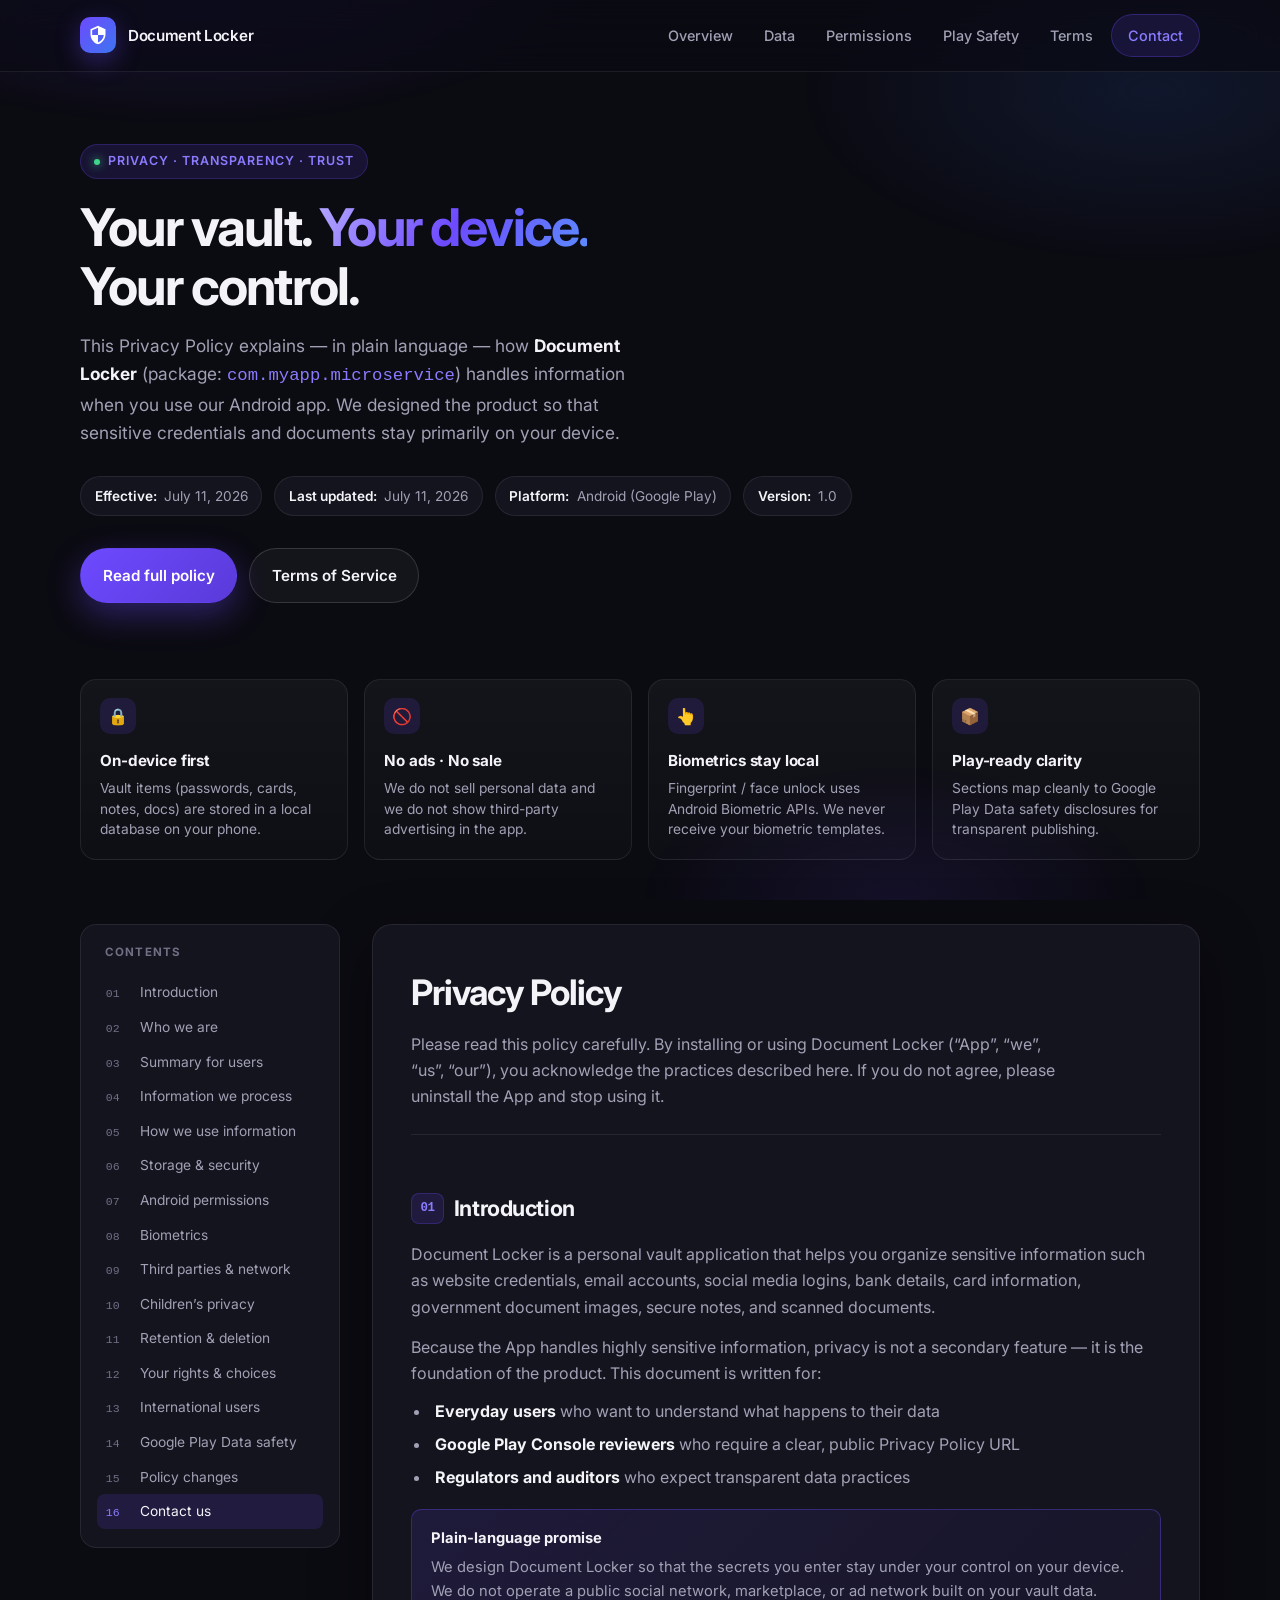
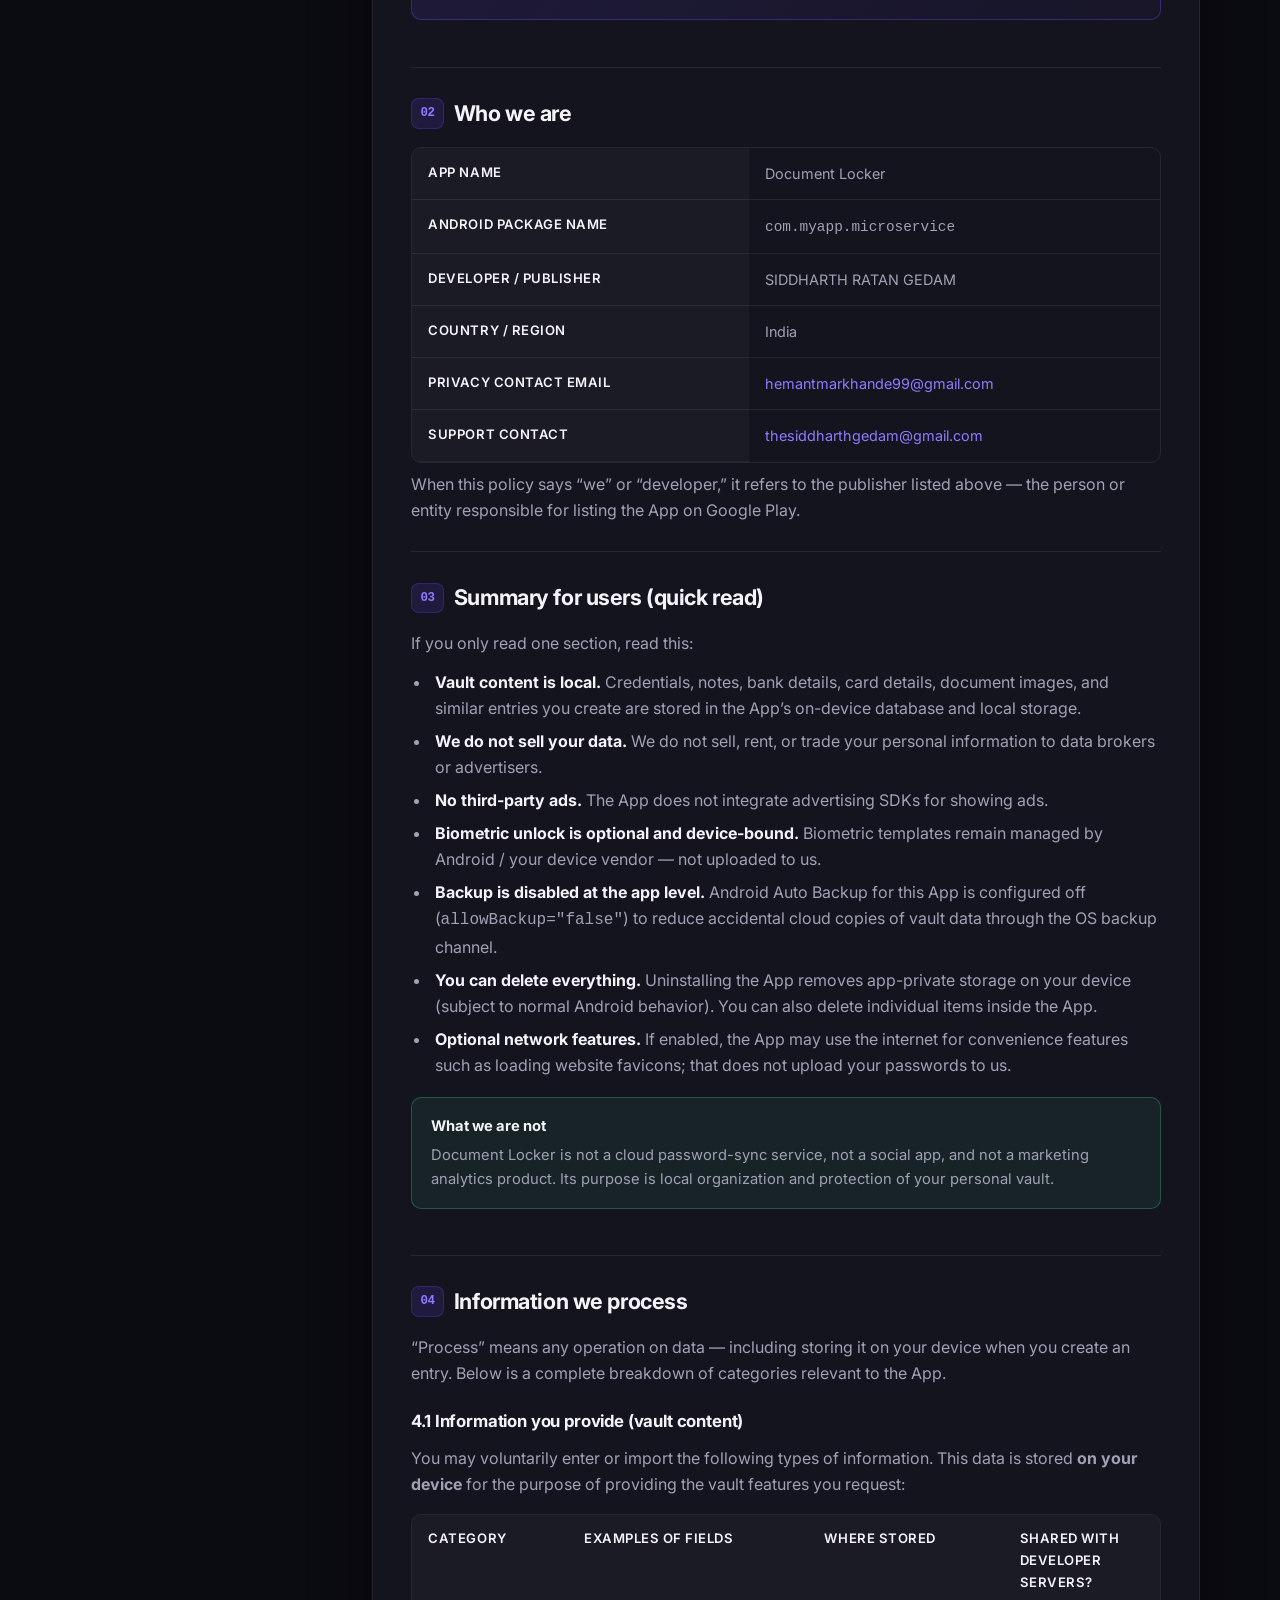
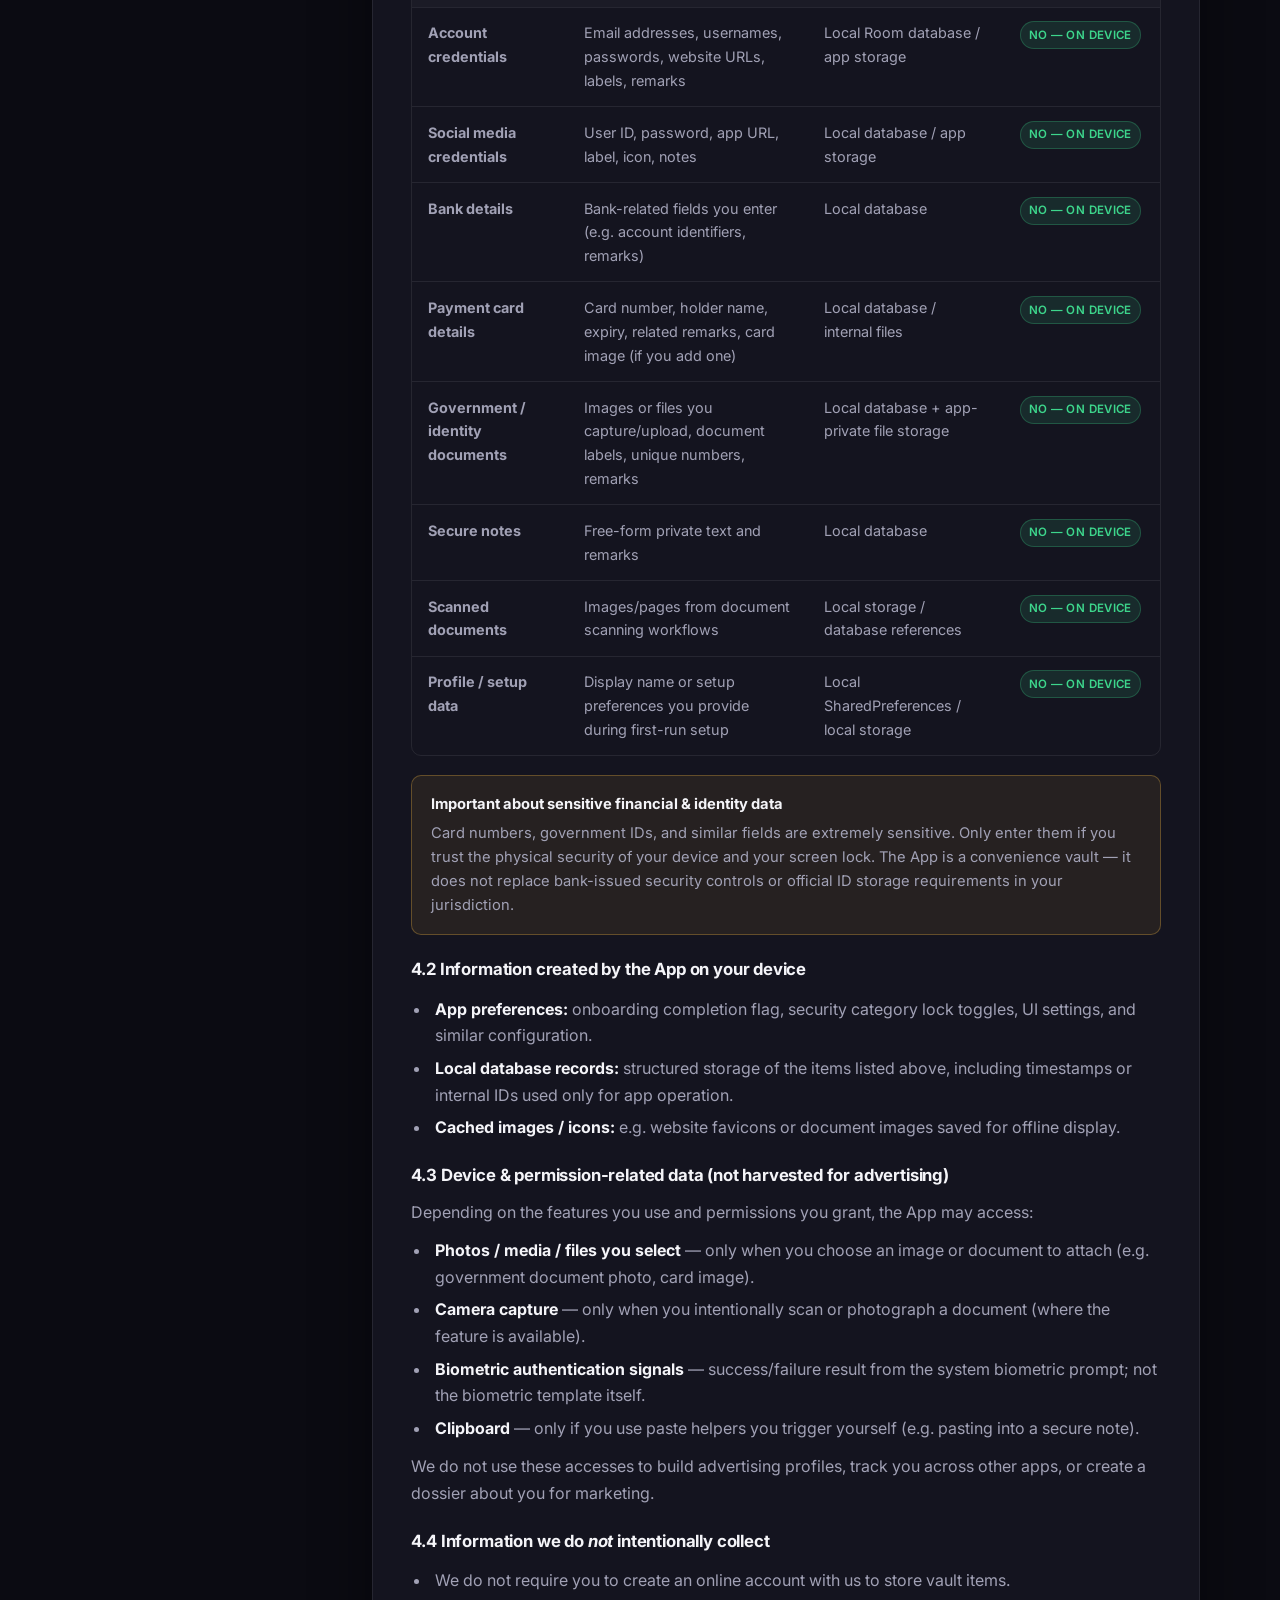
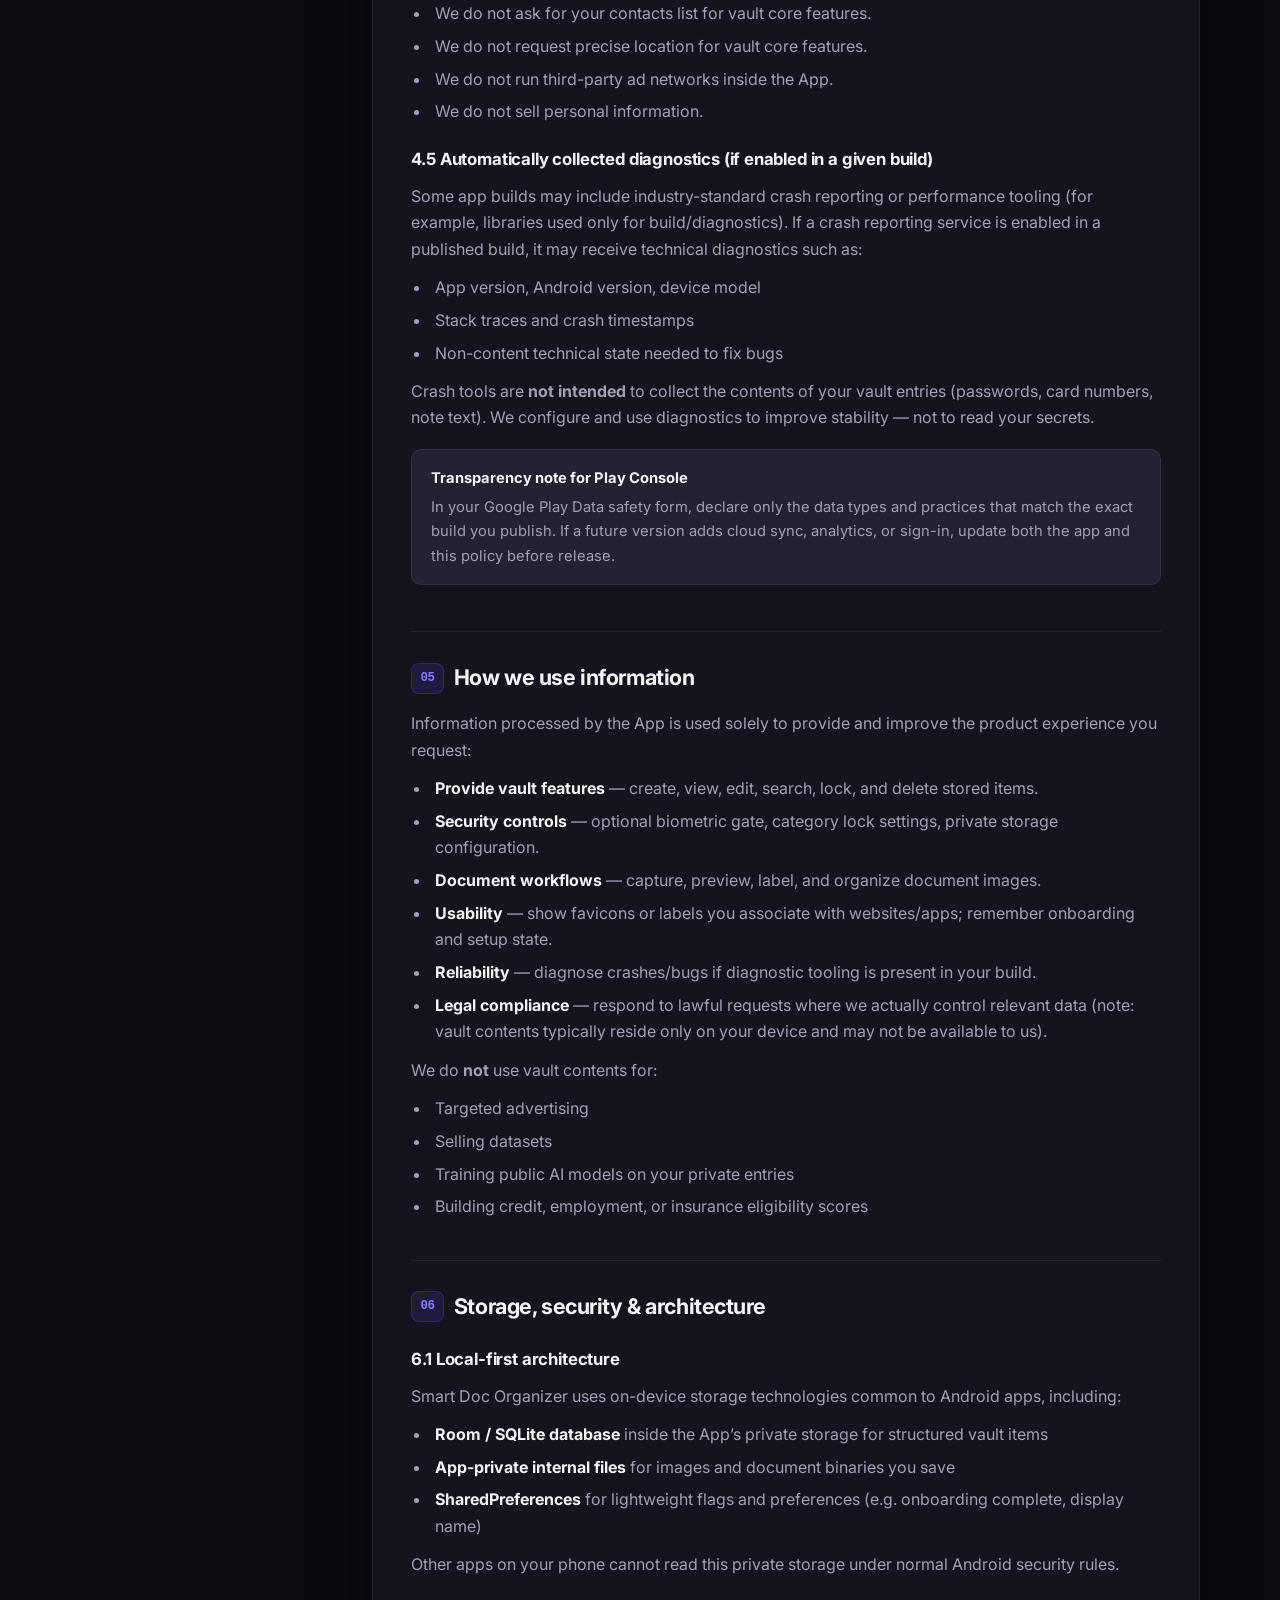
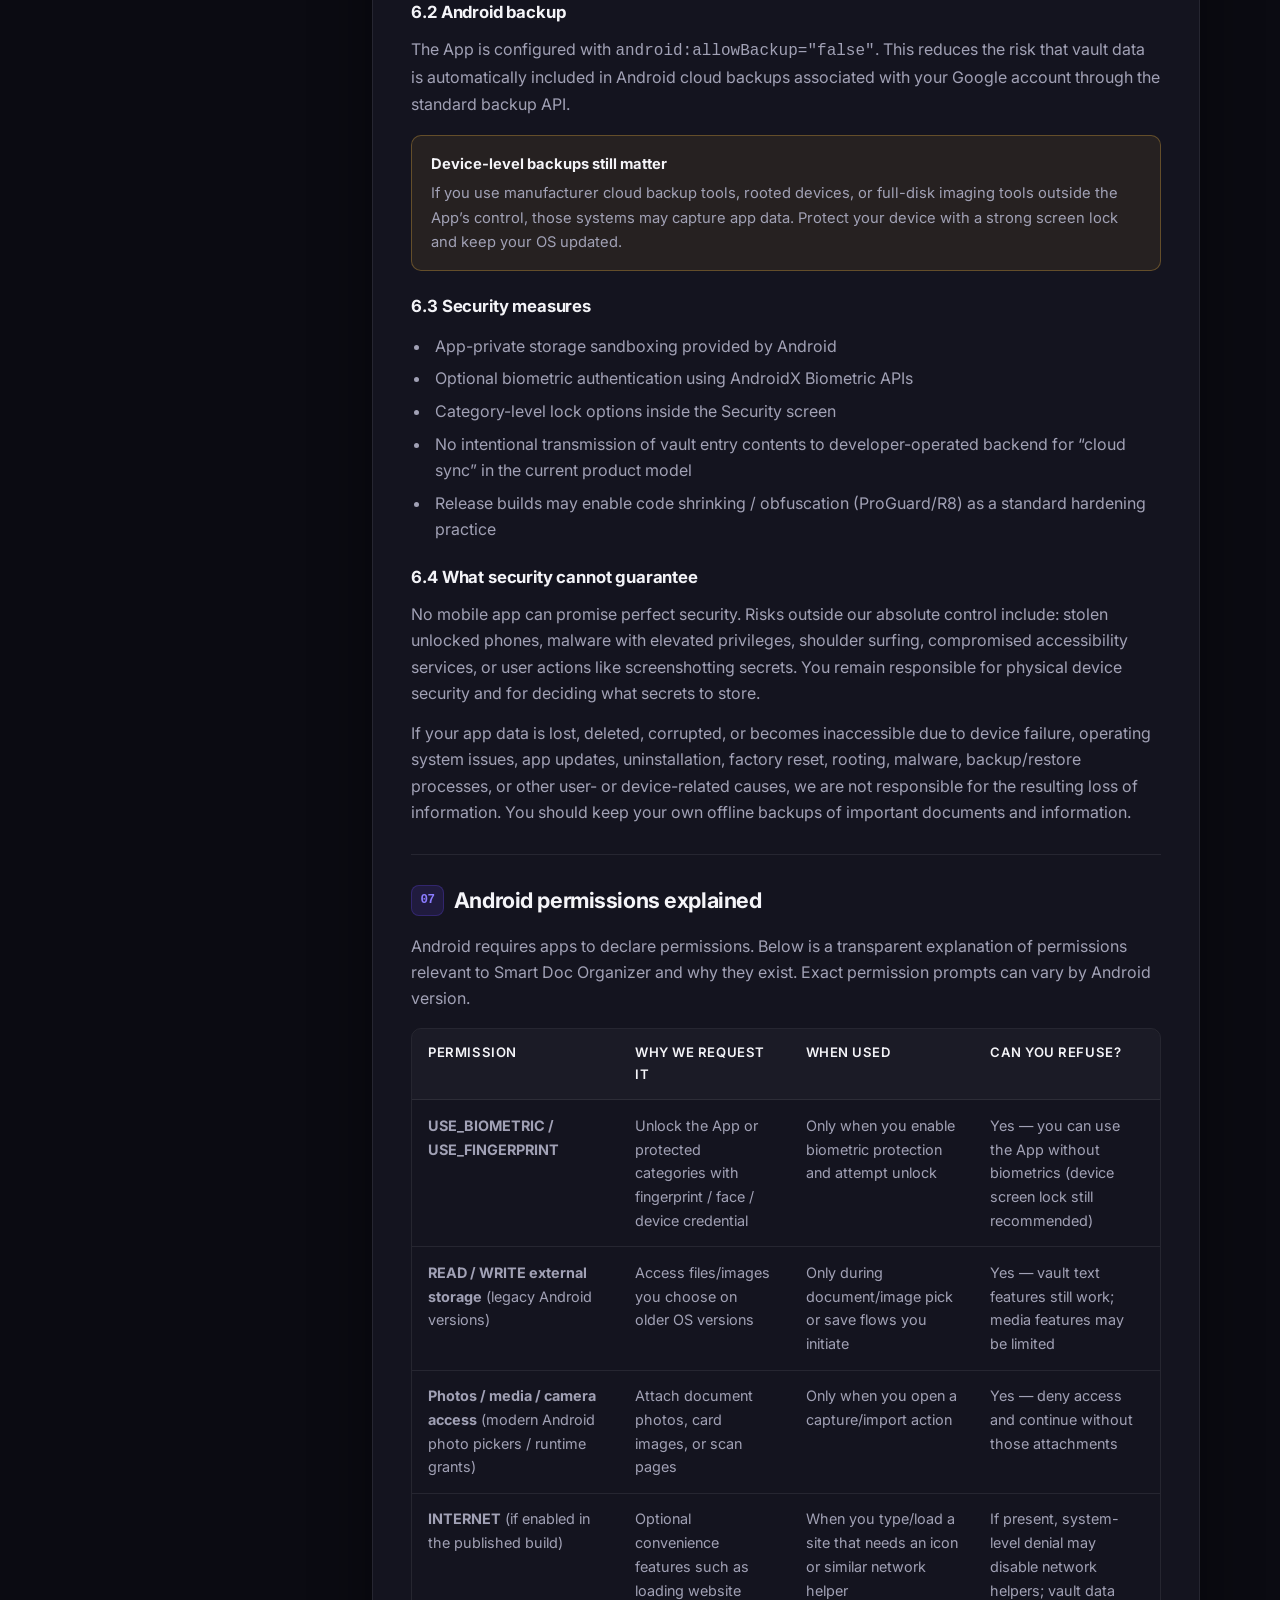
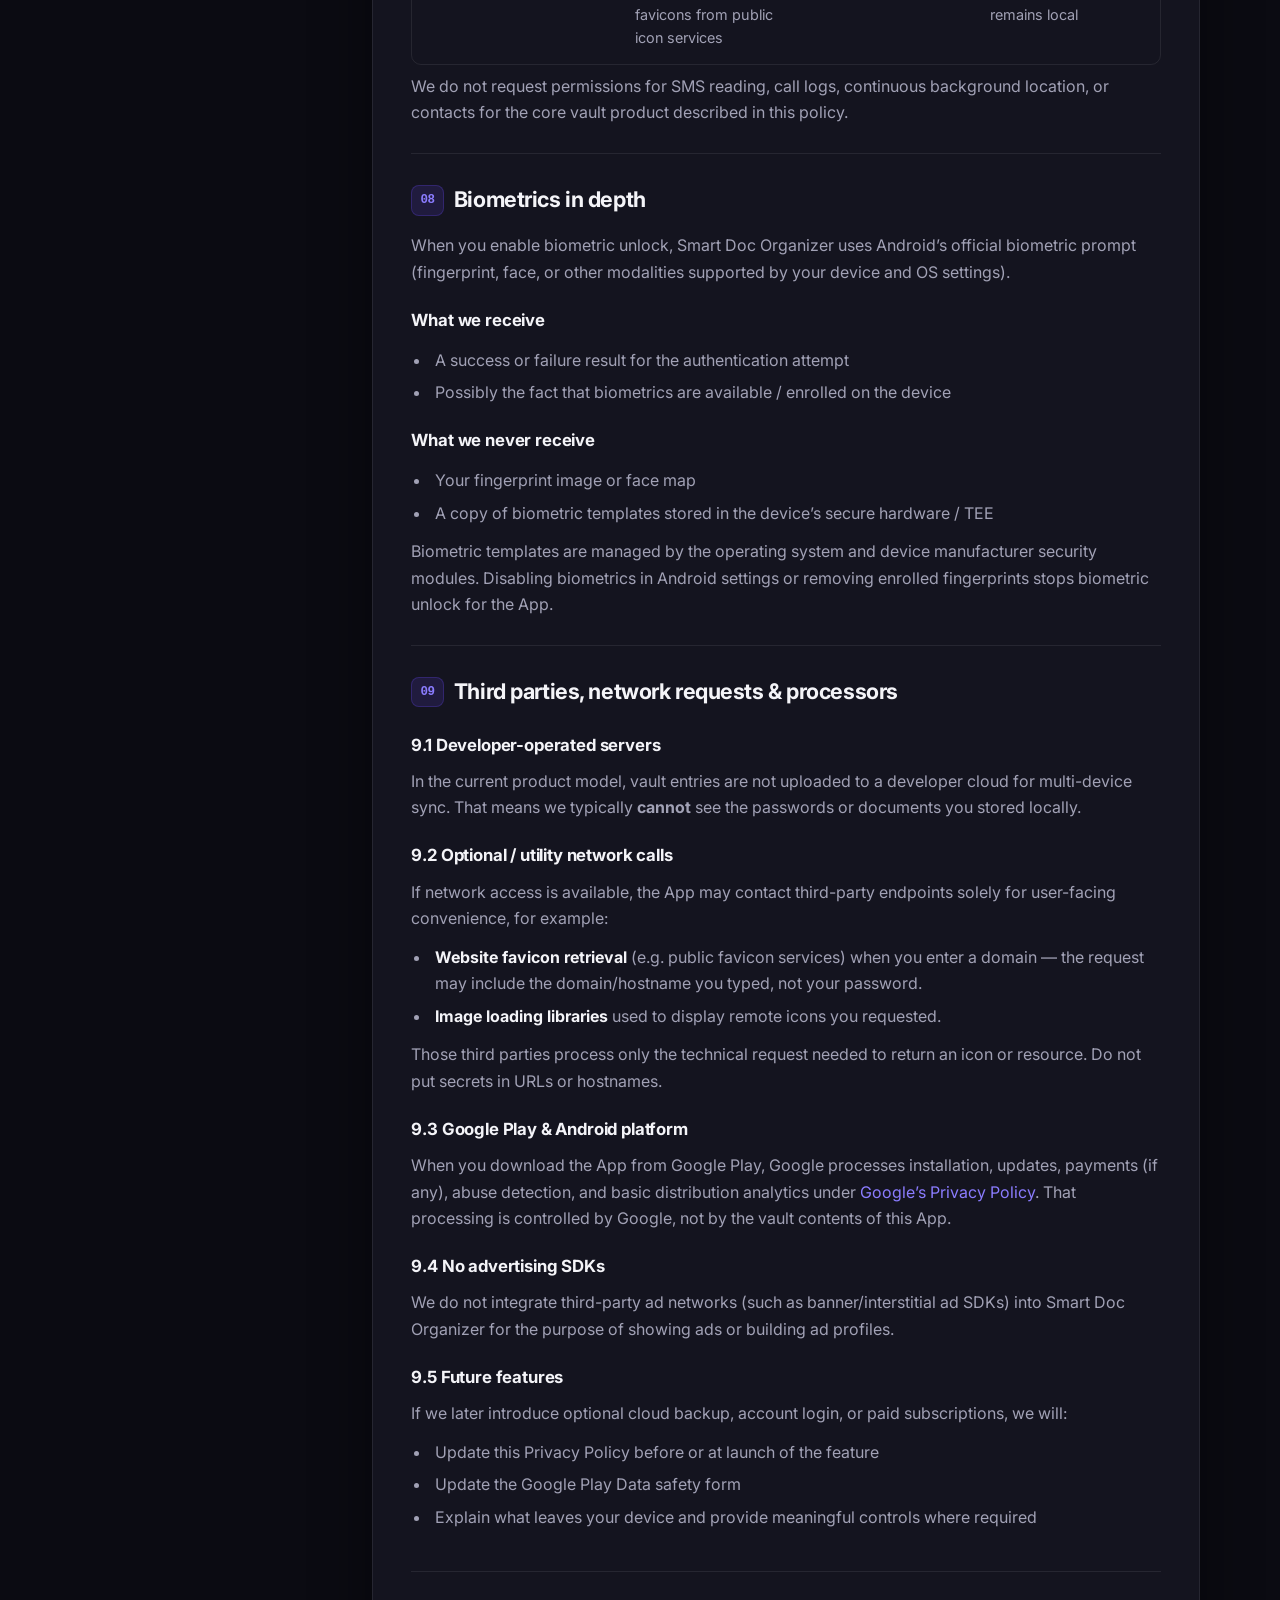
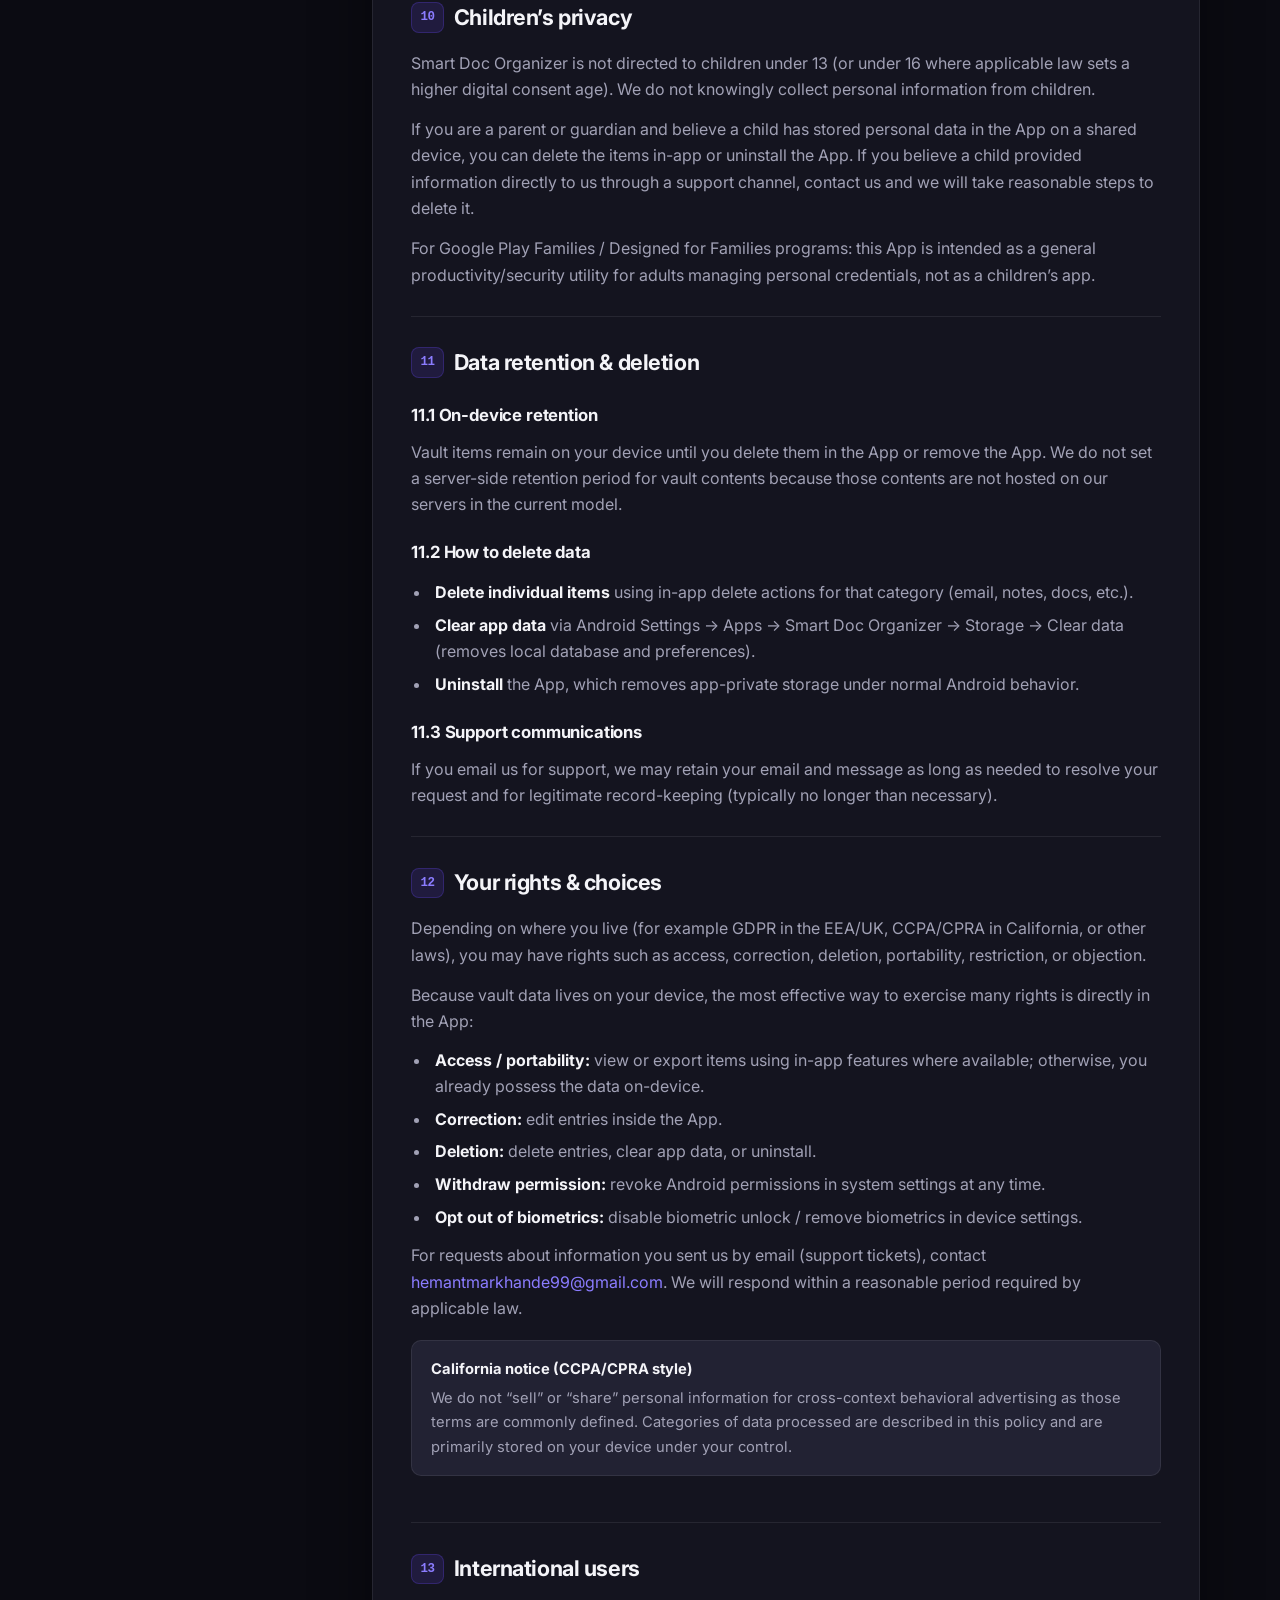
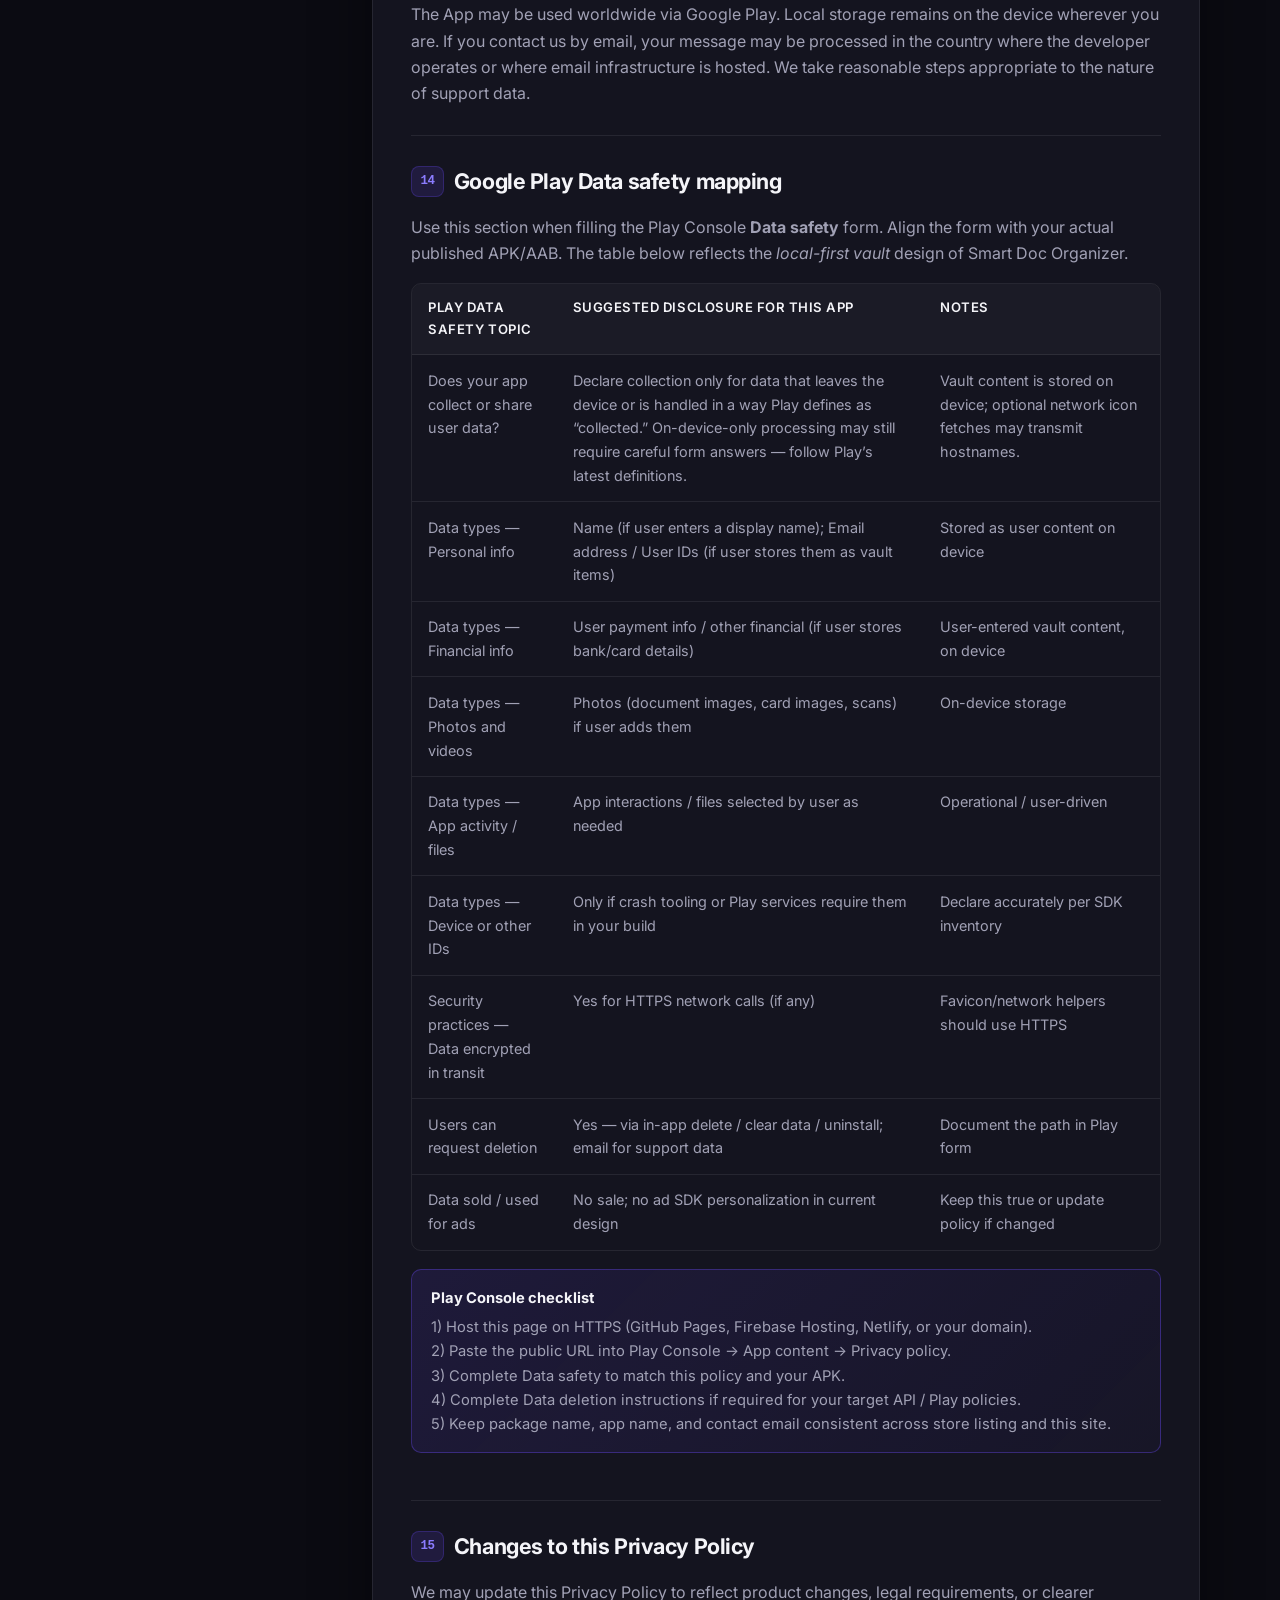
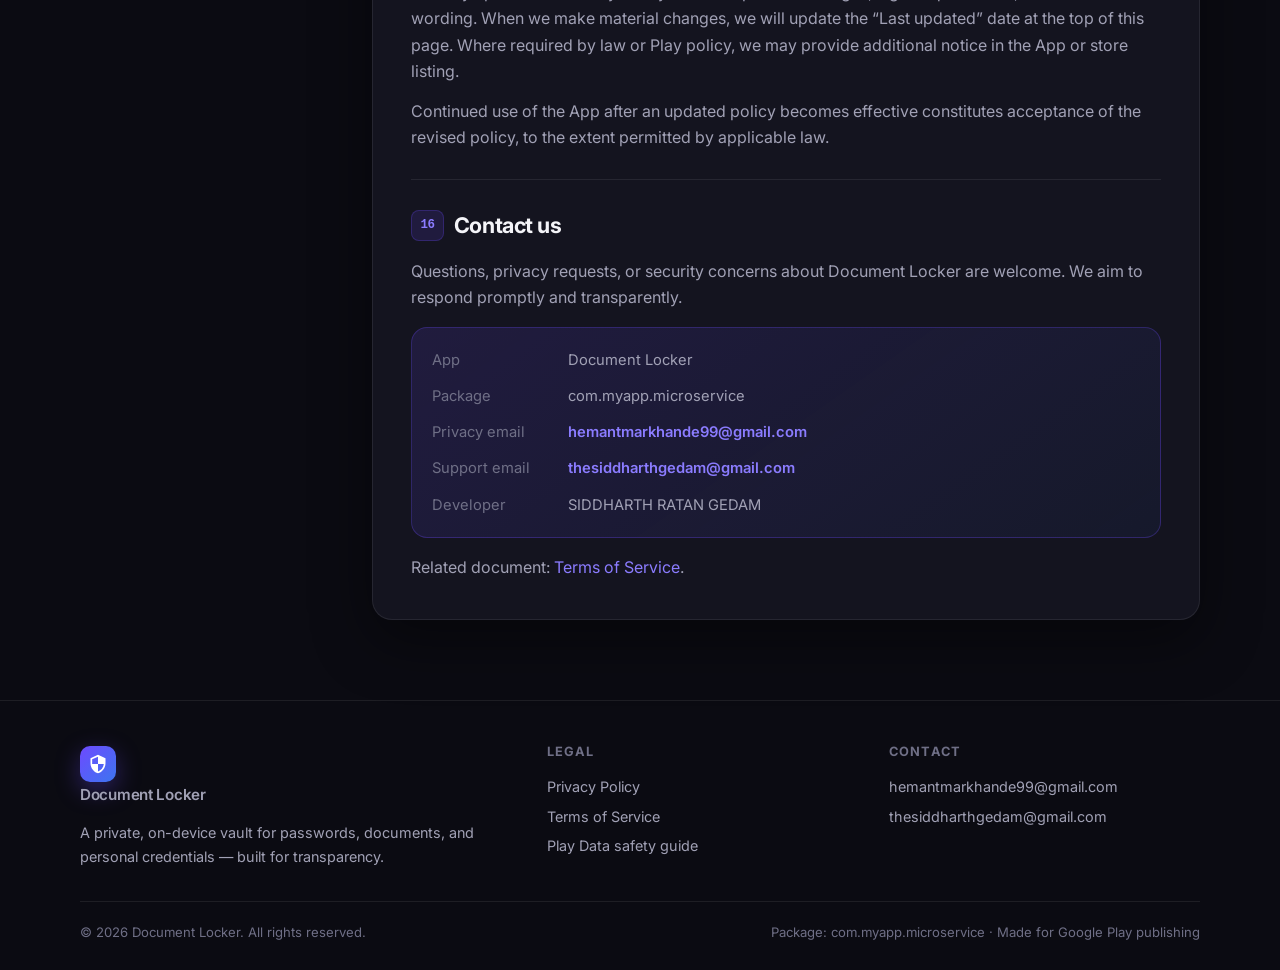
==== index.html @ dc79921d "Add files via upload" ====
<!DOCTYPE html>
<html lang="en">

<head>
  <meta charset="UTF-8" />
  <meta name="viewport" content="width=device-width, initial-scale=1.0" />
  <meta name="description"
    content="Privacy Policy for Document Locker — how we collect, store, use, and protect your data. Written for Google Play transparency." />
  <meta name="theme-color" content="#0b0b12" />
  <title>Privacy Policy — Document Locker</title>
  <link rel="preconnect" href="https://fonts.googleapis.com" />
  <link rel="preconnect" href="https://fonts.gstatic.com" crossorigin />
  <link href="https://fonts.googleapis.com/css2?family=Inter:wght@400;500;600;700&display=swap" rel="stylesheet" />
  <link rel="stylesheet" href="styles.css" />
</head>

<body>
  <!-- Navigation -->
  <header class="nav">
    <div class="nav-inner">
      <a class="brand" href="index.html" aria-label="Document Locker home">
        <span class="brand-mark" aria-hidden="true">
          <svg viewBox="0 0 24 24" xmlns="http://www.w3.org/2000/svg">
            <path
              d="M12 1L3 5v6c0 5.55 3.84 10.74 9 12 5.16-1.26 9-6.45 9-12V5l-9-4zm0 10.99h7c-.53 4.12-3.28 7.79-7 8.94V12H5V6.3l7-3.11v8.8z" />
          </svg>
        </span>
        <span class="full">Document Locker</span>
      </a>

      <button class="nav-toggle" id="navToggle" aria-label="Open menu" aria-expanded="false">☰</button>

      <ul class="nav-links" id="navLinks">
        <li><a href="#overview">Overview</a></li>
        <li><a href="#data-we-collect">Data</a></li>
        <li><a href="#permissions">Permissions</a></li>
        <li><a href="#play-data-safety">Play Safety</a></li>
        <li><a href="terms.html">Terms</a></li>
        <li><a class="nav-cta" href="#contact">Contact</a></li>
      </ul>
    </div>
  </header>

  <!-- Hero -->
  <section class="hero">
    <div class="container hero-grid">
      <div>
        <div class="eyebrow">Privacy · Transparency · Trust</div>
        <h1>Your vault. <em>Your device.</em> Your control.</h1>
        <p class="hero-lead">
          This Privacy Policy explains — in plain language — how
          <strong style="color:var(--text)">Document Locker</strong>
          (package: <code style="color:var(--accent)">com.myapp.microservice</code>)
          handles information when you use our Android app. We designed the product so that
          sensitive credentials and documents stay primarily on your device.
        </p>

        <div class="meta-row">
          <span class="meta-chip"><strong>Effective:</strong> July 11, 2026</span>
          <span class="meta-chip"><strong>Last updated:</strong> July 11, 2026</span>
          <span class="meta-chip"><strong>Platform:</strong> Android (Google Play)</span>
          <span class="meta-chip"><strong>Version:</strong> 1.0</span>
        </div>

        <div class="hero-actions">
          <a class="btn btn-primary" href="#introduction">Read full policy</a>
          <a class="btn btn-ghost" href="terms.html">Terms of Service</a>
        </div>
      </div>

      <div class="trust-grid" aria-label="Privacy highlights">
        <article class="trust-card">
          <div class="icon">🔒</div>
          <h3>On-device first</h3>
          <p>Vault items (passwords, cards, notes, docs) are stored in a local database on your phone.</p>
        </article>
        <article class="trust-card">
          <div class="icon">🚫</div>
          <h3>No ads · No sale</h3>
          <p>We do not sell personal data and we do not show third-party advertising in the app.</p>
        </article>
        <article class="trust-card">
          <div class="icon">👆</div>
          <h3>Biometrics stay local</h3>
          <p>Fingerprint / face unlock uses Android Biometric APIs. We never receive your biometric templates.</p>
        </article>
        <article class="trust-card">
          <div class="icon">📦</div>
          <h3>Play-ready clarity</h3>
          <p>Sections map cleanly to Google Play Data safety disclosures for transparent publishing.</p>
        </article>
      </div>
    </div>
  </section>

  <!-- Policy body -->
  <div class="container policy-shell">
    <aside class="toc" aria-label="Table of contents">
      <h2>Contents</h2>
      <ol id="tocList">
        <li><a href="#introduction">Introduction</a></li>
        <li><a href="#who-we-are">Who we are</a></li>
        <li><a href="#overview">Summary for users</a></li>
        <li><a href="#data-we-collect">Information we process</a></li>
        <li><a href="#how-we-use">How we use information</a></li>
        <li><a href="#storage-security">Storage &amp; security</a></li>
        <li><a href="#permissions">Android permissions</a></li>
        <li><a href="#biometrics">Biometrics</a></li>
        <li><a href="#third-parties">Third parties &amp; network</a></li>
        <li><a href="#children">Children’s privacy</a></li>
        <li><a href="#retention">Retention &amp; deletion</a></li>
        <li><a href="#your-rights">Your rights &amp; choices</a></li>
        <li><a href="#international">International users</a></li>
        <li><a href="#play-data-safety">Google Play Data safety</a></li>
        <li><a href="#changes">Policy changes</a></li>
        <li><a href="#contact">Contact us</a></li>
      </ol>
    </aside>

    <main class="content">
      <header>
        <h1>Privacy Policy</h1>
        <p>
          Please read this policy carefully. By installing or using Document Locker
          (“App”, “we”, “us”, “our”), you acknowledge the practices described here.
          If you do not agree, please uninstall the App and stop using it.
        </p>
      </header>

      <!-- 1 -->
      <section class="policy-section" id="introduction">
        <h2><span class="num">01</span> Introduction</h2>
        <p>
          Document Locker is a personal vault application that helps you organize sensitive
          information such as website credentials, email accounts, social media logins, bank
          details, card information, government document images, secure notes, and scanned documents.
        </p>
        <p>
          Because the App handles highly sensitive information, privacy is not a secondary feature —
          it is the foundation of the product. This document is written for:
        </p>
        <ul>
          <li><strong>Everyday users</strong> who want to understand what happens to their data</li>
          <li><strong>Google Play Console reviewers</strong> who require a clear, public Privacy Policy URL</li>
          <li><strong>Regulators and auditors</strong> who expect transparent data practices</li>
        </ul>
        <div class="callout important">
          <strong>Plain-language promise</strong>
          <p>
            We design Document Locker so that the secrets you enter stay under your control on your
            device. We do not operate a public social network, marketplace, or ad network built on your vault data.
          </p>
        </div>
      </section>

      <!-- 2 -->
      <section class="policy-section" id="who-we-are">
        <h2><span class="num">02</span> Who we are</h2>
        <div class="table-wrap">
          <table>
            <tbody>
              <tr>
                <th>App name</th>
                <td>Document Locker</td>
              </tr>
              <tr>
                <th>Android package name</th>
                <td><code>com.myapp.microservice</code></td>
              </tr>
              <tr>
                <th>Developer / publisher</th>
                <td>SIDDHARTH RATAN GEDAM</td>
              </tr>
              <tr>
                <th>Country / region</th>
                <td>India</td>
              </tr>
              <tr>
                <th>Privacy contact email</th>
                <td><a href="mailto:hemantmarkhande99@gmail.com">hemantmarkhande99@gmail.com</a> <!-- TODO: replace -->
                </td>
              </tr>
              <tr>
                <th>Support contact</th>
                <td><a href="mailto:thesiddharthgedam@gmail.com">thesiddharthgedam@gmail.com</a> <!-- TODO: replace -->
                </td>
              </tr>
            </tbody>
          </table>
        </div>
        <p>
          When this policy says “we” or “developer,” it refers to the publisher listed above —
          the person or entity responsible for listing the App on Google Play.
        </p>
      </section>

      <!-- 3 -->
      <section class="policy-section" id="overview">
        <h2><span class="num">03</span> Summary for users (quick read)</h2>
        <p>If you only read one section, read this:</p>
        <ul>
          <li><strong>Vault content is local.</strong> Credentials, notes, bank details, card details, document images,
            and similar entries you create are stored in the App’s on-device database and local storage.</li>
          <li><strong>We do not sell your data.</strong> We do not sell, rent, or trade your personal information to
            data brokers or advertisers.</li>
          <li><strong>No third-party ads.</strong> The App does not integrate advertising SDKs for showing ads.</li>
          <li><strong>Biometric unlock is optional and device-bound.</strong> Biometric templates remain managed by
            Android / your device vendor — not uploaded to us.</li>
          <li><strong>Backup is disabled at the app level.</strong> Android Auto Backup for this App is configured off
            (<code>allowBackup="false"</code>) to reduce accidental cloud copies of vault data through the OS backup
            channel.</li>
          <li><strong>You can delete everything.</strong> Uninstalling the App removes app-private storage on your
            device (subject to normal Android behavior). You can also delete individual items inside the App.</li>
          <li><strong>Optional network features.</strong> If enabled, the App may use the internet for convenience
            features such as loading website favicons; that does not upload your passwords to us.</li>
        </ul>
        <div class="callout success">
          <strong>What we are not</strong>
          <p>
            Document Locker is not a cloud password-sync service, not a social app, and not a
            marketing analytics product. Its purpose is local organization and protection of your personal vault.
          </p>
        </div>
      </section>

      <!-- 4 -->
      <section class="policy-section" id="data-we-collect">
        <h2><span class="num">04</span> Information we process</h2>
        <p>
          “Process” means any operation on data — including storing it on your device when you
          create an entry. Below is a complete breakdown of categories relevant to the App.
        </p>

        <h3>4.1 Information you provide (vault content)</h3>
        <p>
          You may voluntarily enter or import the following types of information. This data is
          stored <strong>on your device</strong> for the purpose of providing the vault features you request:
        </p>
        <div class="table-wrap">
          <table>
            <thead>
              <tr>
                <th>Category</th>
                <th>Examples of fields</th>
                <th>Where stored</th>
                <th>Shared with developer servers?</th>
              </tr>
            </thead>
            <tbody>
              <tr>
                <td><strong>Account credentials</strong></td>
                <td>Email addresses, usernames, passwords, website URLs, labels, remarks</td>
                <td>Local Room database / app storage</td>
                <td><span class="badge local">No — on device</span></td>
              </tr>
              <tr>
                <td><strong>Social media credentials</strong></td>
                <td>User ID, password, app URL, label, icon, notes</td>
                <td>Local database / app storage</td>
                <td><span class="badge local">No — on device</span></td>
              </tr>
              <tr>
                <td><strong>Bank details</strong></td>
                <td>Bank-related fields you enter (e.g. account identifiers, remarks)</td>
                <td>Local database</td>
                <td><span class="badge local">No — on device</span></td>
              </tr>
              <tr>
                <td><strong>Payment card details</strong></td>
                <td>Card number, holder name, expiry, related remarks, card image (if you add one)</td>
                <td>Local database / internal files</td>
                <td><span class="badge local">No — on device</span></td>
              </tr>
              <tr>
                <td><strong>Government / identity documents</strong></td>
                <td>Images or files you capture/upload, document labels, unique numbers, remarks</td>
                <td>Local database + app-private file storage</td>
                <td><span class="badge local">No — on device</span></td>
              </tr>
              <tr>
                <td><strong>Secure notes</strong></td>
                <td>Free-form private text and remarks</td>
                <td>Local database</td>
                <td><span class="badge local">No — on device</span></td>
              </tr>
              <tr>
                <td><strong>Scanned documents</strong></td>
                <td>Images/pages from document scanning workflows</td>
                <td>Local storage / database references</td>
                <td><span class="badge local">No — on device</span></td>
              </tr>
              <tr>
                <td><strong>Profile / setup data</strong></td>
                <td>Display name or setup preferences you provide during first-run setup</td>
                <td>Local SharedPreferences / local storage</td>
                <td><span class="badge local">No — on device</span></td>
              </tr>
            </tbody>
          </table>
        </div>
        <div class="callout warning">
          <strong>Important about sensitive financial &amp; identity data</strong>
          <p>
            Card numbers, government IDs, and similar fields are extremely sensitive. Only enter them if you
            trust the physical security of your device and your screen lock. The App is a convenience vault —
            it does not replace bank-issued security controls or official ID storage requirements in your jurisdiction.
          </p>
        </div>

        <h3>4.2 Information created by the App on your device</h3>
        <ul>
          <li><strong>App preferences:</strong> onboarding completion flag, security category lock toggles, UI settings,
            and similar configuration.</li>
          <li><strong>Local database records:</strong> structured storage of the items listed above, including
            timestamps or internal IDs used only for app operation.</li>
          <li><strong>Cached images / icons:</strong> e.g. website favicons or document images saved for offline
            display.</li>
        </ul>

        <h3>4.3 Device &amp; permission-related data (not harvested for advertising)</h3>
        <p>
          Depending on the features you use and permissions you grant, the App may access:
        </p>
        <ul>
          <li><strong>Photos / media / files you select</strong> — only when you choose an image or document to attach
            (e.g. government document photo, card image).</li>
          <li><strong>Camera capture</strong> — only when you intentionally scan or photograph a document (where the
            feature is available).</li>
          <li><strong>Biometric authentication signals</strong> — success/failure result from the system biometric
            prompt; not the biometric template itself.</li>
          <li><strong>Clipboard</strong> — only if you use paste helpers you trigger yourself (e.g. pasting into a
            secure note).</li>
        </ul>
        <p>
          We do not use these accesses to build advertising profiles, track you across other apps,
          or create a dossier about you for marketing.
        </p>

        <h3>4.4 Information we do <em>not</em> intentionally collect</h3>
        <ul>
          <li>We do not require you to create an online account with us to store vault items.</li>
          <li>We do not ask for your contacts list for vault core features.</li>
          <li>We do not request precise location for vault core features.</li>
          <li>We do not run third-party ad networks inside the App.</li>
          <li>We do not sell personal information.</li>
        </ul>

        <h3>4.5 Automatically collected diagnostics (if enabled in a given build)</h3>
        <p>
          Some app builds may include industry-standard crash reporting or performance tooling
          (for example, libraries used only for build/diagnostics). If a crash reporting service
          is enabled in a published build, it may receive technical diagnostics such as:
        </p>
        <ul>
          <li>App version, Android version, device model</li>
          <li>Stack traces and crash timestamps</li>
          <li>Non-content technical state needed to fix bugs</li>
        </ul>
        <p>
          Crash tools are <strong>not intended</strong> to collect the contents of your vault entries
          (passwords, card numbers, note text). We configure and use diagnostics to improve stability —
          not to read your secrets.
        </p>
        <div class="callout">
          <strong>Transparency note for Play Console</strong>
          <p>
            In your Google Play Data safety form, declare only the data types and practices that match
            the exact build you publish. If a future version adds cloud sync, analytics, or sign-in,
            update both the app and this policy before release.
          </p>
        </div>
      </section>

      <!-- 5 -->
      <section class="policy-section" id="how-we-use">
        <h2><span class="num">05</span> How we use information</h2>
        <p>Information processed by the App is used solely to provide and improve the product experience you request:
        </p>
        <ul>
          <li><strong>Provide vault features</strong> — create, view, edit, search, lock, and delete stored items.</li>
          <li><strong>Security controls</strong> — optional biometric gate, category lock settings, private storage
            configuration.</li>
          <li><strong>Document workflows</strong> — capture, preview, label, and organize document images.</li>
          <li><strong>Usability</strong> — show favicons or labels you associate with websites/apps; remember onboarding
            and setup state.</li>
          <li><strong>Reliability</strong> — diagnose crashes/bugs if diagnostic tooling is present in your build.</li>
          <li><strong>Legal compliance</strong> — respond to lawful requests where we actually control relevant data
            (note: vault contents typically reside only on your device and may not be available to us).</li>
        </ul>
        <p>We do <strong>not</strong> use vault contents for:</p>
        <ul>
          <li>Targeted advertising</li>
          <li>Selling datasets</li>
          <li>Training public AI models on your private entries</li>
          <li>Building credit, employment, or insurance eligibility scores</li>
        </ul>
      </section>

      <!-- 6 -->
      <section class="policy-section" id="storage-security">
        <h2><span class="num">06</span> Storage, security &amp; architecture</h2>

        <h3>6.1 Local-first architecture</h3>
        <p>
          Smart Doc Organizer uses on-device storage technologies common to Android apps, including:
        </p>
        <ul>
          <li><strong>Room / SQLite database</strong> inside the App’s private storage for structured vault items</li>
          <li><strong>App-private internal files</strong> for images and document binaries you save</li>
          <li><strong>SharedPreferences</strong> for lightweight flags and preferences (e.g. onboarding complete,
            display name)</li>
        </ul>
        <p>
          Other apps on your phone cannot read this private storage under normal Android security rules.
        </p>

        <h3>6.2 Android backup</h3>
        <p>
          The App is configured with <code>android:allowBackup="false"</code>. This reduces the risk that vault data is
          automatically included in Android cloud backups associated with your Google account through the standard
          backup API.
        </p>
        <div class="callout warning">
          <strong>Device-level backups still matter</strong>
          <p>
            If you use manufacturer cloud backup tools, rooted devices, or full-disk imaging tools outside the App’s
            control,
            those systems may capture app data. Protect your device with a strong screen lock and keep your OS updated.
          </p>
        </div>

        <h3>6.3 Security measures</h3>
        <ul>
          <li>App-private storage sandboxing provided by Android</li>
          <li>Optional biometric authentication using AndroidX Biometric APIs</li>
          <li>Category-level lock options inside the Security screen</li>
          <li>No intentional transmission of vault entry contents to developer-operated backend for “cloud sync” in the
            current product model</li>
          <li>Release builds may enable code shrinking / obfuscation (ProGuard/R8) as a standard hardening practice</li>
        </ul>

        <h3>6.4 What security cannot guarantee</h3>
        <p>
          No mobile app can promise perfect security. Risks outside our absolute control include:
          stolen unlocked phones, malware with elevated privileges, shoulder surfing, compromised
          accessibility services, or user actions like screenshotting secrets. You remain responsible
          for physical device security and for deciding what secrets to store.
        </p>
        <p>
          If your app data is lost, deleted, corrupted, or becomes inaccessible due to device failure,
          operating system issues, app updates, uninstallation, factory reset, rooting, malware,
          backup/restore processes, or other user- or device-related causes, we are not responsible
          for the resulting loss of information. You should keep your own offline backups of important
          documents and information.
        </p>
      </section>

      <!-- 7 -->
      <section class="policy-section" id="permissions">
        <h2><span class="num">07</span> Android permissions explained</h2>
        <p>
          Android requires apps to declare permissions. Below is a transparent explanation of permissions
          relevant to Smart Doc Organizer and why they exist. Exact permission prompts can vary by Android version.
        </p>
        <div class="table-wrap">
          <table>
            <thead>
              <tr>
                <th>Permission</th>
                <th>Why we request it</th>
                <th>When used</th>
                <th>Can you refuse?</th>
              </tr>
            </thead>
            <tbody>
              <tr>
                <td><strong>USE_BIOMETRIC / USE_FINGERPRINT</strong></td>
                <td>Unlock the App or protected categories with fingerprint / face / device credential</td>
                <td>Only when you enable biometric protection and attempt unlock</td>
                <td>Yes — you can use the App without biometrics (device screen lock still recommended)</td>
              </tr>
              <tr>
                <td><strong>READ / WRITE external storage</strong> (legacy Android versions)</td>
                <td>Access files/images you choose on older OS versions</td>
                <td>Only during document/image pick or save flows you initiate</td>
                <td>Yes — vault text features still work; media features may be limited</td>
              </tr>
              <tr>
                <td><strong>Photos / media / camera access</strong> (modern Android photo pickers / runtime grants)</td>
                <td>Attach document photos, card images, or scan pages</td>
                <td>Only when you open a capture/import action</td>
                <td>Yes — deny access and continue without those attachments</td>
              </tr>
              <tr>
                <td><strong>INTERNET</strong> (if enabled in the published build)</td>
                <td>Optional convenience features such as loading website favicons from public icon services</td>
                <td>When you type/load a site that needs an icon or similar network helper</td>
                <td>If present, system-level denial may disable network helpers; vault data remains local</td>
              </tr>
            </tbody>
          </table>
        </div>
        <p>
          We do not request permissions for SMS reading, call logs, continuous background location,
          or contacts for the core vault product described in this policy.
        </p>
      </section>

      <!-- 8 -->
      <section class="policy-section" id="biometrics">
        <h2><span class="num">08</span> Biometrics in depth</h2>
        <p>
          When you enable biometric unlock, Smart Doc Organizer uses Android’s official biometric prompt
          (fingerprint, face, or other modalities supported by your device and OS settings).
        </p>
        <h3>What we receive</h3>
        <ul>
          <li>A success or failure result for the authentication attempt</li>
          <li>Possibly the fact that biometrics are available / enrolled on the device</li>
        </ul>
        <h3>What we never receive</h3>
        <ul>
          <li>Your fingerprint image or face map</li>
          <li>A copy of biometric templates stored in the device’s secure hardware / TEE</li>
        </ul>
        <p>
          Biometric templates are managed by the operating system and device manufacturer security modules.
          Disabling biometrics in Android settings or removing enrolled fingerprints stops biometric unlock for the App.
        </p>
      </section>

      <!-- 9 -->
      <section class="policy-section" id="third-parties">
        <h2><span class="num">09</span> Third parties, network requests &amp; processors</h2>

        <h3>9.1 Developer-operated servers</h3>
        <p>
          In the current product model, vault entries are not uploaded to a developer cloud for multi-device
          sync. That means we typically <strong>cannot</strong> see the passwords or documents you stored locally.
        </p>

        <h3>9.2 Optional / utility network calls</h3>
        <p>
          If network access is available, the App may contact third-party endpoints solely for user-facing convenience,
          for example:
        </p>
        <ul>
          <li><strong>Website favicon retrieval</strong> (e.g. public favicon services) when you enter a domain — the
            request may include the domain/hostname you typed, not your password.</li>
          <li><strong>Image loading libraries</strong> used to display remote icons you requested.</li>
        </ul>
        <p>
          Those third parties process only the technical request needed to return an icon or resource.
          Do not put secrets in URLs or hostnames.
        </p>

        <h3>9.3 Google Play &amp; Android platform</h3>
        <p>
          When you download the App from Google Play, Google processes installation, updates, payments
          (if any), abuse detection, and basic distribution analytics under
          <a href="https://policies.google.com/privacy" target="_blank" rel="noopener">Google’s Privacy Policy</a>.
          That processing is controlled by Google, not by the vault contents of this App.
        </p>

        <h3>9.4 No advertising SDKs</h3>
        <p>
          We do not integrate third-party ad networks (such as banner/interstitial ad SDKs) into Smart Doc Organizer
          for the purpose of showing ads or building ad profiles.
        </p>

        <h3>9.5 Future features</h3>
        <p>
          If we later introduce optional cloud backup, account login, or paid subscriptions, we will:
        </p>
        <ul>
          <li>Update this Privacy Policy before or at launch of the feature</li>
          <li>Update the Google Play Data safety form</li>
          <li>Explain what leaves your device and provide meaningful controls where required</li>
        </ul>
      </section>

      <!-- 10 -->
      <section class="policy-section" id="children">
        <h2><span class="num">10</span> Children’s privacy</h2>
        <p>
          Smart Doc Organizer is not directed to children under 13 (or under 16 where applicable law
          sets a higher digital consent age). We do not knowingly collect personal information from children.
        </p>
        <p>
          If you are a parent or guardian and believe a child has stored personal data in the App on a shared device,
          you can delete the items in-app or uninstall the App. If you believe a child provided information
          directly to us through a support channel, contact us and we will take reasonable steps to delete it.
        </p>
        <p>
          For Google Play Families / Designed for Families programs: this App is intended as a general
          productivity/security utility for adults managing personal credentials, not as a children’s app.
        </p>
      </section>

      <!-- 11 -->
      <section class="policy-section" id="retention">
        <h2><span class="num">11</span> Data retention &amp; deletion</h2>
        <h3>11.1 On-device retention</h3>
        <p>
          Vault items remain on your device until you delete them in the App or remove the App.
          We do not set a server-side retention period for vault contents because those contents
          are not hosted on our servers in the current model.
        </p>
        <h3>11.2 How to delete data</h3>
        <ul>
          <li><strong>Delete individual items</strong> using in-app delete actions for that category (email, notes,
            docs, etc.).</li>
          <li><strong>Clear app data</strong> via Android Settings → Apps → Smart Doc Organizer → Storage → Clear data
            (removes local database and preferences).</li>
          <li><strong>Uninstall</strong> the App, which removes app-private storage under normal Android behavior.</li>
        </ul>
        <h3>11.3 Support communications</h3>
        <p>
          If you email us for support, we may retain your email and message as long as needed to
          resolve your request and for legitimate record-keeping (typically no longer than necessary).
        </p>
      </section>

      <!-- 12 -->
      <section class="policy-section" id="your-rights">
        <h2><span class="num">12</span> Your rights &amp; choices</h2>
        <p>
          Depending on where you live (for example GDPR in the EEA/UK, CCPA/CPRA in California, or other laws),
          you may have rights such as access, correction, deletion, portability, restriction, or objection.
        </p>
        <p>Because vault data lives on your device, the most effective way to exercise many rights is directly in the
          App:</p>
        <ul>
          <li><strong>Access / portability:</strong> view or export items using in-app features where available;
            otherwise, you already possess the data on-device.</li>
          <li><strong>Correction:</strong> edit entries inside the App.</li>
          <li><strong>Deletion:</strong> delete entries, clear app data, or uninstall.</li>
          <li><strong>Withdraw permission:</strong> revoke Android permissions in system settings at any time.</li>
          <li><strong>Opt out of biometrics:</strong> disable biometric unlock / remove biometrics in device settings.
          </li>
        </ul>
        <p>
          For requests about information you sent us by email (support tickets), contact
          <a href="mailto:hemantmarkhande99@gmail.com">hemantmarkhande99@gmail.com</a>. We will respond within a
          reasonable period
          required by applicable law.
        </p>
        <div class="callout">
          <strong>California notice (CCPA/CPRA style)</strong>
          <p>
            We do not “sell” or “share” personal information for cross-context behavioral advertising as those terms are
            commonly defined.
            Categories of data processed are described in this policy and are primarily stored on your device under your
            control.
          </p>
        </div>
      </section>

      <!-- 13 -->
      <section class="policy-section" id="international">
        <h2><span class="num">13</span> International users</h2>
        <p>
          The App may be used worldwide via Google Play. Local storage remains on the device wherever you are.
          If you contact us by email, your message may be processed in the country where the developer operates
          or where email infrastructure is hosted. We take reasonable steps appropriate to the nature of support data.
        </p>
      </section>

      <!-- 14 -->
      <section class="policy-section" id="play-data-safety">
        <h2><span class="num">14</span> Google Play Data safety mapping</h2>
        <p>
          Use this section when filling the Play Console <strong>Data safety</strong> form.
          Align the form with your actual published APK/AAB. The table below reflects the
          <em>local-first vault</em> design of Smart Doc Organizer.
        </p>
        <div class="table-wrap">
          <table>
            <thead>
              <tr>
                <th>Play Data safety topic</th>
                <th>Suggested disclosure for this App</th>
                <th>Notes</th>
              </tr>
            </thead>
            <tbody>
              <tr>
                <td>Does your app collect or share user data?</td>
                <td>Declare collection only for data that leaves the device or is handled in a way Play defines as
                  “collected.” On-device-only processing may still require careful form answers — follow Play’s latest
                  definitions.</td>
                <td>Vault content is stored on device; optional network icon fetches may transmit hostnames.</td>
              </tr>
              <tr>
                <td>Data types — Personal info</td>
                <td>Name (if user enters a display name); Email address / User IDs (if user stores them as vault items)
                </td>
                <td>Stored as user content on device</td>
              </tr>
              <tr>
                <td>Data types — Financial info</td>
                <td>User payment info / other financial (if user stores bank/card details)</td>
                <td>User-entered vault content, on device</td>
              </tr>
              <tr>
                <td>Data types — Photos and videos</td>
                <td>Photos (document images, card images, scans) if user adds them</td>
                <td>On-device storage</td>
              </tr>
              <tr>
                <td>Data types — App activity / files</td>
                <td>App interactions / files selected by user as needed</td>
                <td>Operational / user-driven</td>
              </tr>
              <tr>
                <td>Data types — Device or other IDs</td>
                <td>Only if crash tooling or Play services require them in your build</td>
                <td>Declare accurately per SDK inventory</td>
              </tr>
              <tr>
                <td>Security practices — Data encrypted in transit</td>
                <td>Yes for HTTPS network calls (if any)</td>
                <td>Favicon/network helpers should use HTTPS</td>
              </tr>
              <tr>
                <td>Users can request deletion</td>
                <td>Yes — via in-app delete / clear data / uninstall; email for support data</td>
                <td>Document the path in Play form</td>
              </tr>
              <tr>
                <td>Data sold / used for ads</td>
                <td>No sale; no ad SDK personalization in current design</td>
                <td>Keep this true or update policy if changed</td>
              </tr>
            </tbody>
          </table>
        </div>
        <div class="callout important">
          <strong>Play Console checklist</strong>
          <p>
            1) Host this page on HTTPS (GitHub Pages, Firebase Hosting, Netlify, or your domain).<br />
            2) Paste the public URL into Play Console → App content → Privacy policy.<br />
            3) Complete Data safety to match this policy and your APK.<br />
            4) Complete Data deletion instructions if required for your target API / Play policies.<br />
            5) Keep package name, app name, and contact email consistent across store listing and this site.
          </p>
        </div>
      </section>

      <!-- 15 -->
      <section class="policy-section" id="changes">
        <h2><span class="num">15</span> Changes to this Privacy Policy</h2>
        <p>
          We may update this Privacy Policy to reflect product changes, legal requirements, or clearer wording.
          When we make material changes, we will update the “Last updated” date at the top of this page.
          Where required by law or Play policy, we may provide additional notice in the App or store listing.
        </p>
        <p>
          Continued use of the App after an updated policy becomes effective constitutes acceptance of the revised
          policy,
          to the extent permitted by applicable law.
        </p>
      </section>

      <!-- 16 -->
      <section class="policy-section" id="contact">
        <h2><span class="num">16</span> Contact us</h2>
        <p>
          Questions, privacy requests, or security concerns about Document Locker are welcome.
          We aim to respond promptly and transparently.
        </p>
        <div class="contact-card">
          <div class="contact-row"><span>App</span> Document Locker</div>
          <div class="contact-row"><span>Package</span> com.myapp.microservice</div>
          <div class="contact-row"><span>Privacy email</span> <a
              href="mailto:hemantmarkhande99@gmail.com">hemantmarkhande99@gmail.com</a></div>
          <div class="contact-row"><span>Support email</span> <a
              href="mailto:thesiddharthgedam@gmail.com">thesiddharthgedam@gmail.com</a></div>
          <div class="contact-row"><span>Developer</span>SIDDHARTH RATAN GEDAM</div>
        </div>
        <p style="margin-top:1rem">
          Related document: <a href="terms.html">Terms of Service</a>.
        </p>
      </section>
    </main>
  </div>

  <!-- Footer -->
  <footer class="footer">
    <div class="container">
      <div class="footer-grid">
        <div>
          <a class="brand" href="index.html" style="margin-bottom:0.85rem">
            <span class="brand-mark" aria-hidden="true">
              <svg viewBox="0 0 24 24" xmlns="http://www.w3.org/2000/svg">
                <path
                  d="M12 1L3 5v6c0 5.55 3.84 10.74 9 12 5.16-1.26 9-6.45 9-12V5l-9-4zm0 10.99h7c-.53 4.12-3.28 7.79-7 8.94V12H5V6.3l7-3.11v8.8z" />
              </svg>
            </span>
            <span>Document Locker</span>
          </a>
          <p>A private, on-device vault for passwords, documents, and personal credentials — built for transparency.</p>
        </div>
        <div>
          <h4>Legal</h4>
          <a href="index.html">Privacy Policy</a>
          <a href="terms.html">Terms of Service</a>
          <a href="#play-data-safety">Play Data safety guide</a>
        </div>
        <div>
          <h4>Contact</h4>
          <a href="mailto:hemantmarkhande99@gmail.com">hemantmarkhande99@gmail.com</a>
          <a href="mailto:thesiddharthgedam@gmail.com">thesiddharthgedam@gmail.com</a>
        </div>
      </div>
      <div class="footer-bottom">
        <span>© <span id="year">2026</span> Document Locker. All rights reserved.</span>
        <span>Package: com.myapp.microservice · Made for Google Play publishing</span>
      </div>
    </div>
  </footer>

  <button class="back-top" id="backTop" aria-label="Back to top">↑</button>
  <script src="script.js"></script>
</body>

</html>
---- styles.css ----
/* Smart Doc Organizer — Privacy Policy Site */
:root {
  --bg: #0b0b12;
  --bg-elevated: #14141f;
  --bg-card: #1a1a28;
  --bg-soft: #222233;
  --border: rgba(255, 255, 255, 0.08);
  --border-strong: rgba(255, 255, 255, 0.14);
  --text: #f4f4f8;
  --text-muted: #a1a1b5;
  --text-dim: #6f6f86;
  --primary: #6d4aff;
  --primary-soft: rgba(109, 74, 255, 0.14);
  --primary-glow: rgba(109, 74, 255, 0.35);
  --accent: #8b7cff;
  --success: #3dd68c;
  --warning: #f5b942;
  --danger: #ff6b7a;
  --radius: 16px;
  --radius-sm: 10px;
  --shadow: 0 20px 60px rgba(0, 0, 0, 0.45);
  --max: 1120px;
  --nav-h: 72px;
  --font: "Inter", "SF Pro Display", -apple-system, BlinkMacSystemFont, "Segoe UI", Roboto, sans-serif;
  --mono: "SF Mono", ui-monospace, Menlo, Consolas, monospace;
}

*,
*::before,
*::after {
  box-sizing: border-box;
  margin: 0;
  padding: 0;
}

html {
  scroll-behavior: smooth;
  scroll-padding-top: calc(var(--nav-h) + 16px);
}

body {
  font-family: var(--font);
  background: var(--bg);
  color: var(--text);
  line-height: 1.65;
  font-size: 16px;
  -webkit-font-smoothing: antialiased;
  min-height: 100vh;
}

/* Ambient background */
body::before {
  content: "";
  position: fixed;
  inset: 0;
  pointer-events: none;
  z-index: -1;
  background:
    radial-gradient(ellipse 60% 40% at 15% -10%, rgba(109, 74, 255, 0.22), transparent 60%),
    radial-gradient(ellipse 50% 35% at 90% 10%, rgba(61, 117, 240, 0.12), transparent 55%),
    radial-gradient(ellipse 40% 30% at 70% 100%, rgba(109, 74, 255, 0.1), transparent 50%);
}

a {
  color: var(--accent);
  text-decoration: none;
  transition: color 0.2s ease;
}

a:hover {
  color: #b4a9ff;
}

img {
  max-width: 100%;
  display: block;
}

.container {
  width: min(100% - 2.5rem, var(--max));
  margin-inline: auto;
}

/* ─── Nav ─────────────────────────────────────────── */
.nav {
  position: sticky;
  top: 0;
  z-index: 100;
  height: var(--nav-h);
  display: flex;
  align-items: center;
  backdrop-filter: blur(18px) saturate(140%);
  -webkit-backdrop-filter: blur(18px) saturate(140%);
  background: rgba(11, 11, 18, 0.72);
  border-bottom: 1px solid var(--border);
}

.nav-inner {
  display: flex;
  align-items: center;
  justify-content: space-between;
  gap: 1rem;
  width: min(100% - 2.5rem, var(--max));
  margin-inline: auto;
}

.brand {
  display: flex;
  align-items: center;
  gap: 0.75rem;
  color: var(--text);
  font-weight: 600;
  letter-spacing: -0.02em;
}

.brand-mark {
  width: 36px;
  height: 36px;
  border-radius: 10px;
  background: linear-gradient(135deg, #6d4aff, #3d75f0);
  display: grid;
  place-items: center;
  box-shadow: 0 8px 24px var(--primary-glow);
  flex-shrink: 0;
}

.brand-mark svg {
  width: 20px;
  height: 20px;
  fill: #fff;
}

.brand span {
  font-size: 0.95rem;
}

.nav-links {
  display: flex;
  align-items: center;
  gap: 0.25rem;
  list-style: none;
}

.nav-links a {
  color: var(--text-muted);
  font-size: 0.9rem;
  font-weight: 500;
  padding: 0.5rem 0.85rem;
  border-radius: 999px;
  transition: all 0.2s ease;
}

.nav-links a:hover,
.nav-links a.active {
  color: var(--text);
  background: rgba(255, 255, 255, 0.06);
}

.nav-cta {
  display: inline-flex;
  align-items: center;
  gap: 0.4rem;
  padding: 0.55rem 1rem !important;
  background: var(--primary-soft) !important;
  color: var(--accent) !important;
  border: 1px solid rgba(109, 74, 255, 0.3);
}

.nav-toggle {
  display: none;
  background: transparent;
  border: 1px solid var(--border);
  color: var(--text);
  width: 42px;
  height: 42px;
  border-radius: 10px;
  cursor: pointer;
  font-size: 1.2rem;
}

/* ─── Hero ────────────────────────────────────────── */
.hero {
  padding: 4.5rem 0 3rem;
}

.hero-grid {
  display: grid;
  gap: 2rem;
}

.eyebrow {
  display: inline-flex;
  align-items: center;
  gap: 0.5rem;
  font-size: 0.78rem;
  font-weight: 600;
  letter-spacing: 0.08em;
  text-transform: uppercase;
  color: var(--accent);
  background: var(--primary-soft);
  border: 1px solid rgba(109, 74, 255, 0.25);
  padding: 0.4rem 0.8rem;
  border-radius: 999px;
  margin-bottom: 1.25rem;
}

.eyebrow::before {
  content: "";
  width: 6px;
  height: 6px;
  border-radius: 50%;
  background: var(--success);
  box-shadow: 0 0 10px var(--success);
}

.hero h1 {
  font-size: clamp(2.1rem, 4.5vw, 3.25rem);
  line-height: 1.12;
  letter-spacing: -0.035em;
  font-weight: 700;
  max-width: 16ch;
  margin-bottom: 1rem;
}

.hero h1 em {
  font-style: normal;
  background: linear-gradient(120deg, #b4a9ff, #6d4aff 50%, #5b8dff);
  -webkit-background-clip: text;
  background-clip: text;
  color: transparent;
}

.hero-lead {
  color: var(--text-muted);
  font-size: 1.08rem;
  max-width: 52ch;
  margin-bottom: 1.75rem;
}

.meta-row {
  display: flex;
  flex-wrap: wrap;
  gap: 0.75rem;
  margin-bottom: 2rem;
}

.meta-chip {
  display: inline-flex;
  align-items: center;
  gap: 0.45rem;
  padding: 0.5rem 0.85rem;
  border-radius: 999px;
  background: var(--bg-elevated);
  border: 1px solid var(--border);
  color: var(--text-muted);
  font-size: 0.85rem;
}

.meta-chip strong {
  color: var(--text);
  font-weight: 600;
}

.hero-actions {
  display: flex;
  flex-wrap: wrap;
  gap: 0.75rem;
}

.btn {
  display: inline-flex;
  align-items: center;
  justify-content: center;
  gap: 0.5rem;
  padding: 0.85rem 1.35rem;
  border-radius: 999px;
  font-weight: 600;
  font-size: 0.95rem;
  border: 1px solid transparent;
  cursor: pointer;
  transition: transform 0.15s ease, box-shadow 0.2s ease, background 0.2s ease;
}

.btn:active {
  transform: translateY(1px);
}

.btn-primary {
  background: linear-gradient(135deg, #6d4aff, #5a3ad9);
  color: #fff;
  box-shadow: 0 12px 32px var(--primary-glow);
}

.btn-primary:hover {
  color: #fff;
  box-shadow: 0 16px 40px var(--primary-glow);
}

.btn-ghost {
  background: rgba(255, 255, 255, 0.04);
  border-color: var(--border-strong);
  color: var(--text);
}

.btn-ghost:hover {
  background: rgba(255, 255, 255, 0.08);
  color: var(--text);
}

/* Trust cards */
.trust-grid {
  display: grid;
  grid-template-columns: repeat(4, 1fr);
  gap: 1rem;
  margin-top: 2.75rem;
}

.trust-card {
  background: linear-gradient(180deg, rgba(255, 255, 255, 0.04), rgba(255, 255, 255, 0.015));
  border: 1px solid var(--border);
  border-radius: var(--radius);
  padding: 1.15rem 1.2rem;
}

.trust-card .icon {
  width: 36px;
  height: 36px;
  border-radius: 10px;
  display: grid;
  place-items: center;
  background: var(--primary-soft);
  color: var(--accent);
  margin-bottom: 0.85rem;
  font-size: 1rem;
}

.trust-card h3 {
  font-size: 0.95rem;
  margin-bottom: 0.35rem;
  letter-spacing: -0.01em;
}

.trust-card p {
  color: var(--text-muted);
  font-size: 0.86rem;
  line-height: 1.5;
}

/* ─── Layout: sidebar + content ───────────────────── */
.policy-shell {
  display: grid;
  grid-template-columns: 260px 1fr;
  gap: 2rem;
  padding: 1rem 0 5rem;
  align-items: start;
}

.toc {
  position: sticky;
  top: calc(var(--nav-h) + 16px);
  background: var(--bg-elevated);
  border: 1px solid var(--border);
  border-radius: var(--radius);
  padding: 1.15rem 1rem;
  max-height: calc(100vh - var(--nav-h) - 40px);
  overflow: auto;
}

.toc h2 {
  font-size: 0.72rem;
  text-transform: uppercase;
  letter-spacing: 0.1em;
  color: var(--text-dim);
  margin-bottom: 0.85rem;
  padding: 0 0.5rem;
}

.toc ol {
  list-style: none;
  counter-reset: toc;
}

.toc li {
  counter-increment: toc;
}

.toc a {
  display: flex;
  gap: 0.65rem;
  align-items: baseline;
  padding: 0.5rem 0.55rem;
  border-radius: 8px;
  color: var(--text-muted);
  font-size: 0.86rem;
  line-height: 1.35;
  transition: all 0.15s ease;
}

.toc a::before {
  content: counter(toc, decimal-leading-zero);
  font-family: var(--mono);
  font-size: 0.72rem;
  color: var(--text-dim);
  min-width: 1.5rem;
}

.toc a:hover,
.toc a.active {
  background: var(--primary-soft);
  color: var(--text);
}

.toc a.active::before {
  color: var(--accent);
}

.content {
  background: var(--bg-elevated);
  border: 1px solid var(--border);
  border-radius: calc(var(--radius) + 4px);
  padding: clamp(1.5rem, 3vw, 2.75rem);
  box-shadow: var(--shadow);
}

.content > header {
  padding-bottom: 1.5rem;
  margin-bottom: 1.75rem;
  border-bottom: 1px solid var(--border);
}

.content > header h1 {
  font-size: clamp(1.7rem, 3vw, 2.2rem);
  letter-spacing: -0.03em;
  margin-bottom: 0.6rem;
}

.content > header p {
  color: var(--text-muted);
  max-width: 65ch;
}

/* Sections */
section.policy-section {
  padding: 1.75rem 0;
  border-bottom: 1px solid var(--border);
  scroll-margin-top: calc(var(--nav-h) + 20px);
}

section.policy-section:last-of-type {
  border-bottom: none;
  padding-bottom: 0;
}

section.policy-section > h2 {
  font-size: 1.35rem;
  letter-spacing: -0.02em;
  margin-bottom: 0.9rem;
  display: flex;
  align-items: center;
  gap: 0.65rem;
}

section.policy-section > h2 .num {
  font-family: var(--mono);
  font-size: 0.78rem;
  color: var(--accent);
  background: var(--primary-soft);
  border: 1px solid rgba(109, 74, 255, 0.25);
  border-radius: 8px;
  padding: 0.25rem 0.5rem;
}

section.policy-section h3 {
  font-size: 1.05rem;
  margin: 1.35rem 0 0.55rem;
  letter-spacing: -0.01em;
}

section.policy-section h4 {
  font-size: 0.95rem;
  margin: 1rem 0 0.4rem;
  color: #ddddef;
}

section.policy-section p,
section.policy-section li {
  color: var(--text-muted);
}

section.policy-section p + p {
  margin-top: 0.85rem;
}

section.policy-section ul,
section.policy-section ol {
  margin: 0.75rem 0 0.75rem 1.2rem;
}

section.policy-section li {
  margin: 0.4rem 0;
  padding-left: 0.25rem;
}

section.policy-section li strong {
  color: var(--text);
}

.callout {
  margin: 1.15rem 0;
  padding: 1rem 1.15rem;
  border-radius: var(--radius-sm);
  border: 1px solid var(--border);
  background: var(--bg-soft);
}

.callout.important {
  border-color: rgba(109, 74, 255, 0.35);
  background: linear-gradient(135deg, rgba(109, 74, 255, 0.12), rgba(109, 74, 255, 0.04));
}

.callout.success {
  border-color: rgba(61, 214, 140, 0.3);
  background: rgba(61, 214, 140, 0.08);
}

.callout.warning {
  border-color: rgba(245, 185, 66, 0.3);
  background: rgba(245, 185, 66, 0.08);
}

.callout strong {
  display: block;
  color: var(--text);
  margin-bottom: 0.3rem;
  font-size: 0.92rem;
}

.callout p {
  font-size: 0.92rem;
  margin: 0 !important;
}

/* Tables */
.table-wrap {
  overflow-x: auto;
  margin: 1rem 0 0.5rem;
  border: 1px solid var(--border);
  border-radius: var(--radius-sm);
}

table {
  width: 100%;
  border-collapse: collapse;
  font-size: 0.9rem;
  min-width: 560px;
}

th,
td {
  text-align: left;
  padding: 0.85rem 1rem;
  border-bottom: 1px solid var(--border);
  vertical-align: top;
}

th {
  background: rgba(255, 255, 255, 0.03);
  color: var(--text);
  font-weight: 600;
  font-size: 0.82rem;
  text-transform: uppercase;
  letter-spacing: 0.04em;
}

td {
  color: var(--text-muted);
}

tr:last-child td {
  border-bottom: none;
}

.badge {
  display: inline-block;
  font-size: 0.72rem;
  font-weight: 600;
  letter-spacing: 0.03em;
  text-transform: uppercase;
  padding: 0.22rem 0.5rem;
  border-radius: 999px;
  background: var(--primary-soft);
  color: var(--accent);
  border: 1px solid rgba(109, 74, 255, 0.25);
}

.badge.local {
  background: rgba(61, 214, 140, 0.12);
  color: var(--success);
  border-color: rgba(61, 214, 140, 0.25);
}

.badge.optional {
  background: rgba(245, 185, 66, 0.12);
  color: var(--warning);
  border-color: rgba(245, 185, 66, 0.25);
}

.badge.none {
  background: rgba(255, 255, 255, 0.06);
  color: var(--text-dim);
  border-color: var(--border);
}

/* Contact card */
.contact-card {
  display: grid;
  gap: 0.75rem;
  margin-top: 1rem;
  padding: 1.25rem;
  border-radius: var(--radius);
  background: linear-gradient(145deg, rgba(109, 74, 255, 0.14), rgba(61, 117, 240, 0.06));
  border: 1px solid rgba(109, 74, 255, 0.28);
}

.contact-card a {
  font-weight: 600;
}

.contact-row {
  display: flex;
  flex-wrap: wrap;
  gap: 0.35rem 1.5rem;
  color: var(--text-muted);
  font-size: 0.92rem;
}

.contact-row span {
  color: var(--text-dim);
  min-width: 7rem;
}

/* Footer */
.footer {
  border-top: 1px solid var(--border);
  padding: 2.5rem 0 2rem;
  margin-top: auto;
}

.footer-grid {
  display: grid;
  grid-template-columns: 1.4fr 1fr 1fr;
  gap: 2rem;
}

.footer h4 {
  font-size: 0.8rem;
  text-transform: uppercase;
  letter-spacing: 0.08em;
  color: var(--text-dim);
  margin-bottom: 0.85rem;
}

.footer p,
.footer a {
  color: var(--text-muted);
  font-size: 0.9rem;
}

.footer a {
  display: block;
  margin: 0.35rem 0;
}

.footer a:hover {
  color: var(--text);
}

.footer-bottom {
  margin-top: 2rem;
  padding-top: 1.25rem;
  border-top: 1px solid var(--border);
  display: flex;
  flex-wrap: wrap;
  justify-content: space-between;
  gap: 0.75rem;
  color: var(--text-dim);
  font-size: 0.82rem;
}

/* Terms page subtle */
.page-hero-sm {
  padding: 3rem 0 1.5rem;
}

.page-hero-sm h1 {
  font-size: clamp(1.8rem, 3.5vw, 2.4rem);
  letter-spacing: -0.03em;
  margin-bottom: 0.5rem;
}

.page-hero-sm p {
  color: var(--text-muted);
}

/* Back to top */
.back-top {
  position: fixed;
  right: 1.25rem;
  bottom: 1.25rem;
  width: 44px;
  height: 44px;
  border-radius: 50%;
  border: 1px solid var(--border-strong);
  background: var(--bg-card);
  color: var(--text);
  display: grid;
  place-items: center;
  cursor: pointer;
  opacity: 0;
  pointer-events: none;
  transition: opacity 0.2s ease, transform 0.2s ease;
  z-index: 50;
  box-shadow: var(--shadow);
}

.back-top.visible {
  opacity: 1;
  pointer-events: auto;
}

.back-top:hover {
  transform: translateY(-2px);
  border-color: var(--primary);
}

/* Print */
@media print {
  body::before,
  .nav,
  .toc,
  .back-top,
  .hero-actions,
  .footer {
    display: none !important;
  }

  body {
    background: #fff;
    color: #111;
  }

  .policy-shell {
    display: block;
  }

  .content {
    box-shadow: none;
    border: none;
    padding: 0;
    background: #fff;
  }

  section.policy-section p,
  section.policy-section li,
  td {
    color: #333;
  }
}

/* Responsive */
@media (max-width: 960px) {
  .trust-grid {
    grid-template-columns: 1fr 1fr;
  }

  .policy-shell {
    grid-template-columns: 1fr;
  }

  .toc {
    position: relative;
    top: 0;
    max-height: none;
  }

  .footer-grid {
    grid-template-columns: 1fr;
  }
}

@media (max-width: 720px) {
  .nav-links {
    position: fixed;
    inset: var(--nav-h) 0 auto 0;
    flex-direction: column;
    align-items: stretch;
    background: rgba(11, 11, 18, 0.96);
    border-bottom: 1px solid var(--border);
    padding: 0.75rem;
    transform: translateY(-120%);
    opacity: 0;
    pointer-events: none;
    transition: all 0.25s ease;
  }

  .nav-links.open {
    transform: translateY(0);
    opacity: 1;
    pointer-events: auto;
  }

  .nav-toggle {
    display: grid;
    place-items: center;
  }

  .trust-grid {
    grid-template-columns: 1fr;
  }

  .hero {
    padding-top: 2.75rem;
  }

  .brand span.full {
    display: none;
  }
}
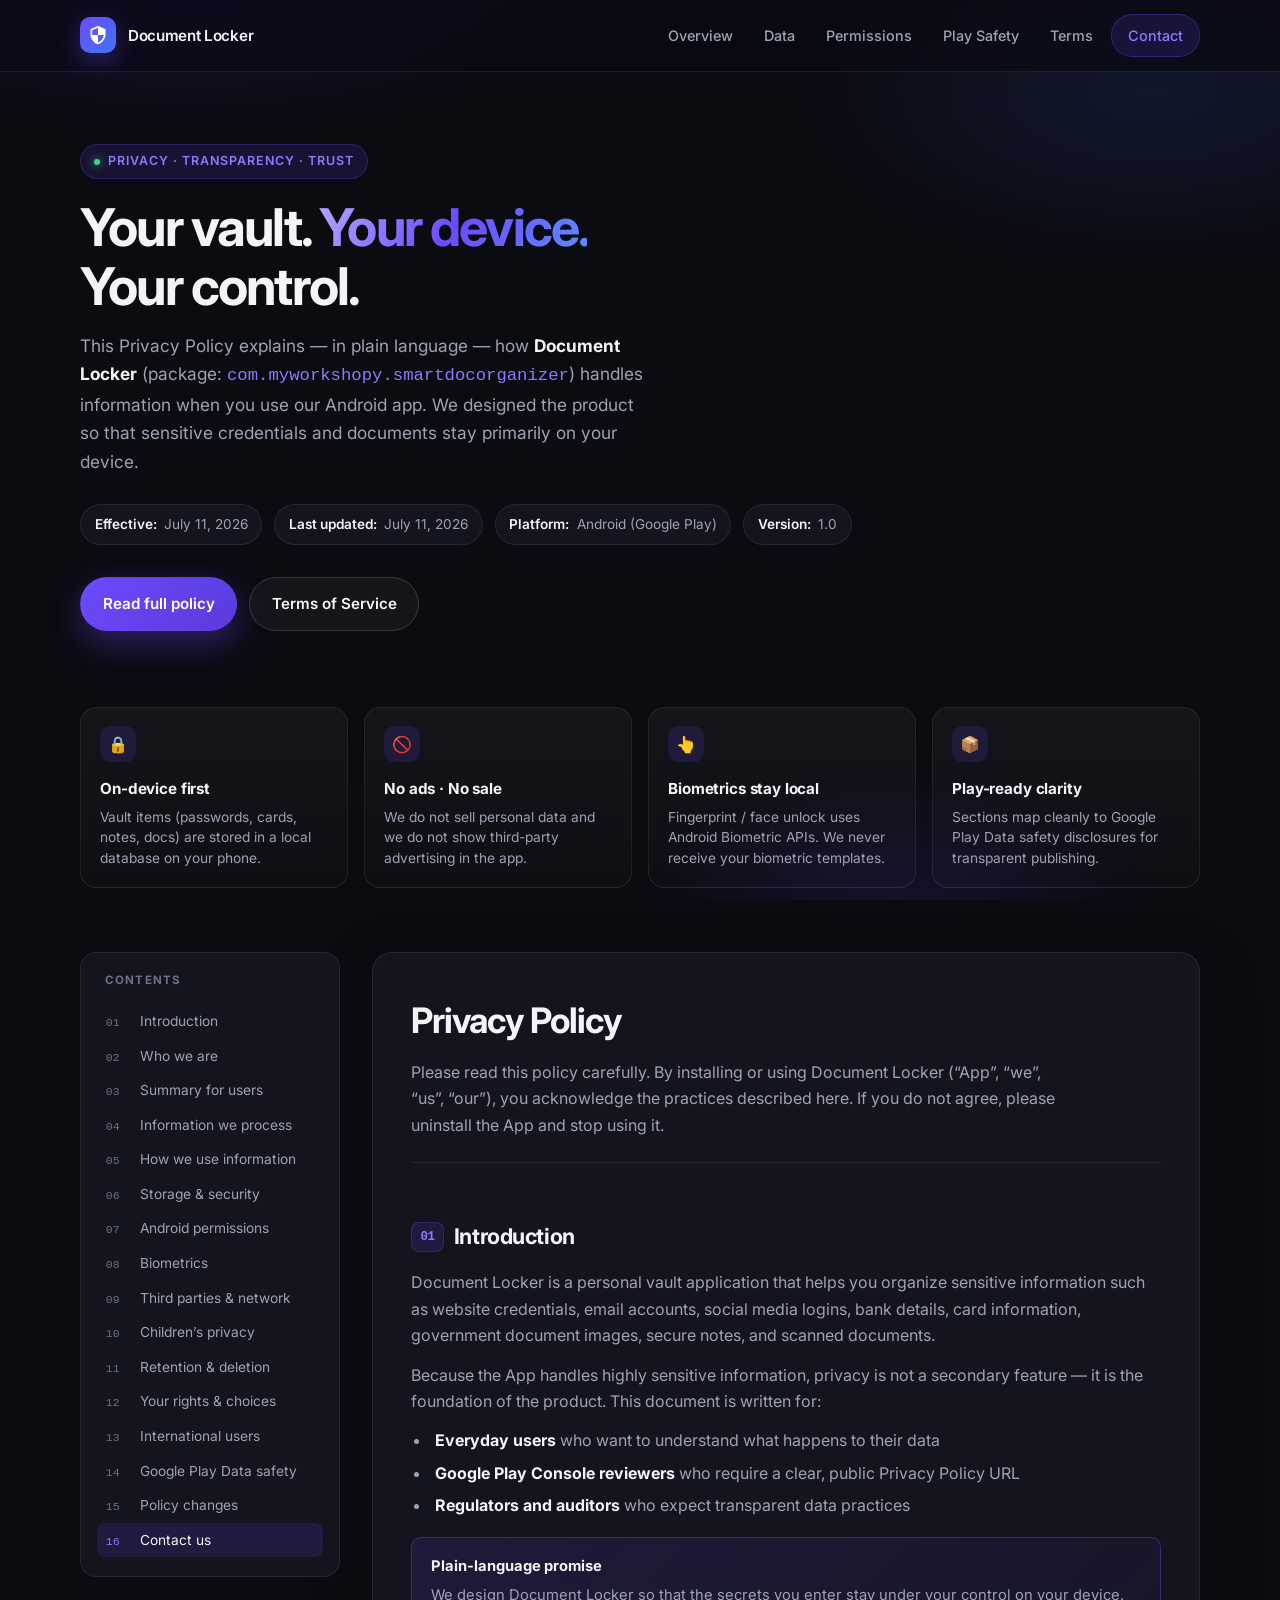
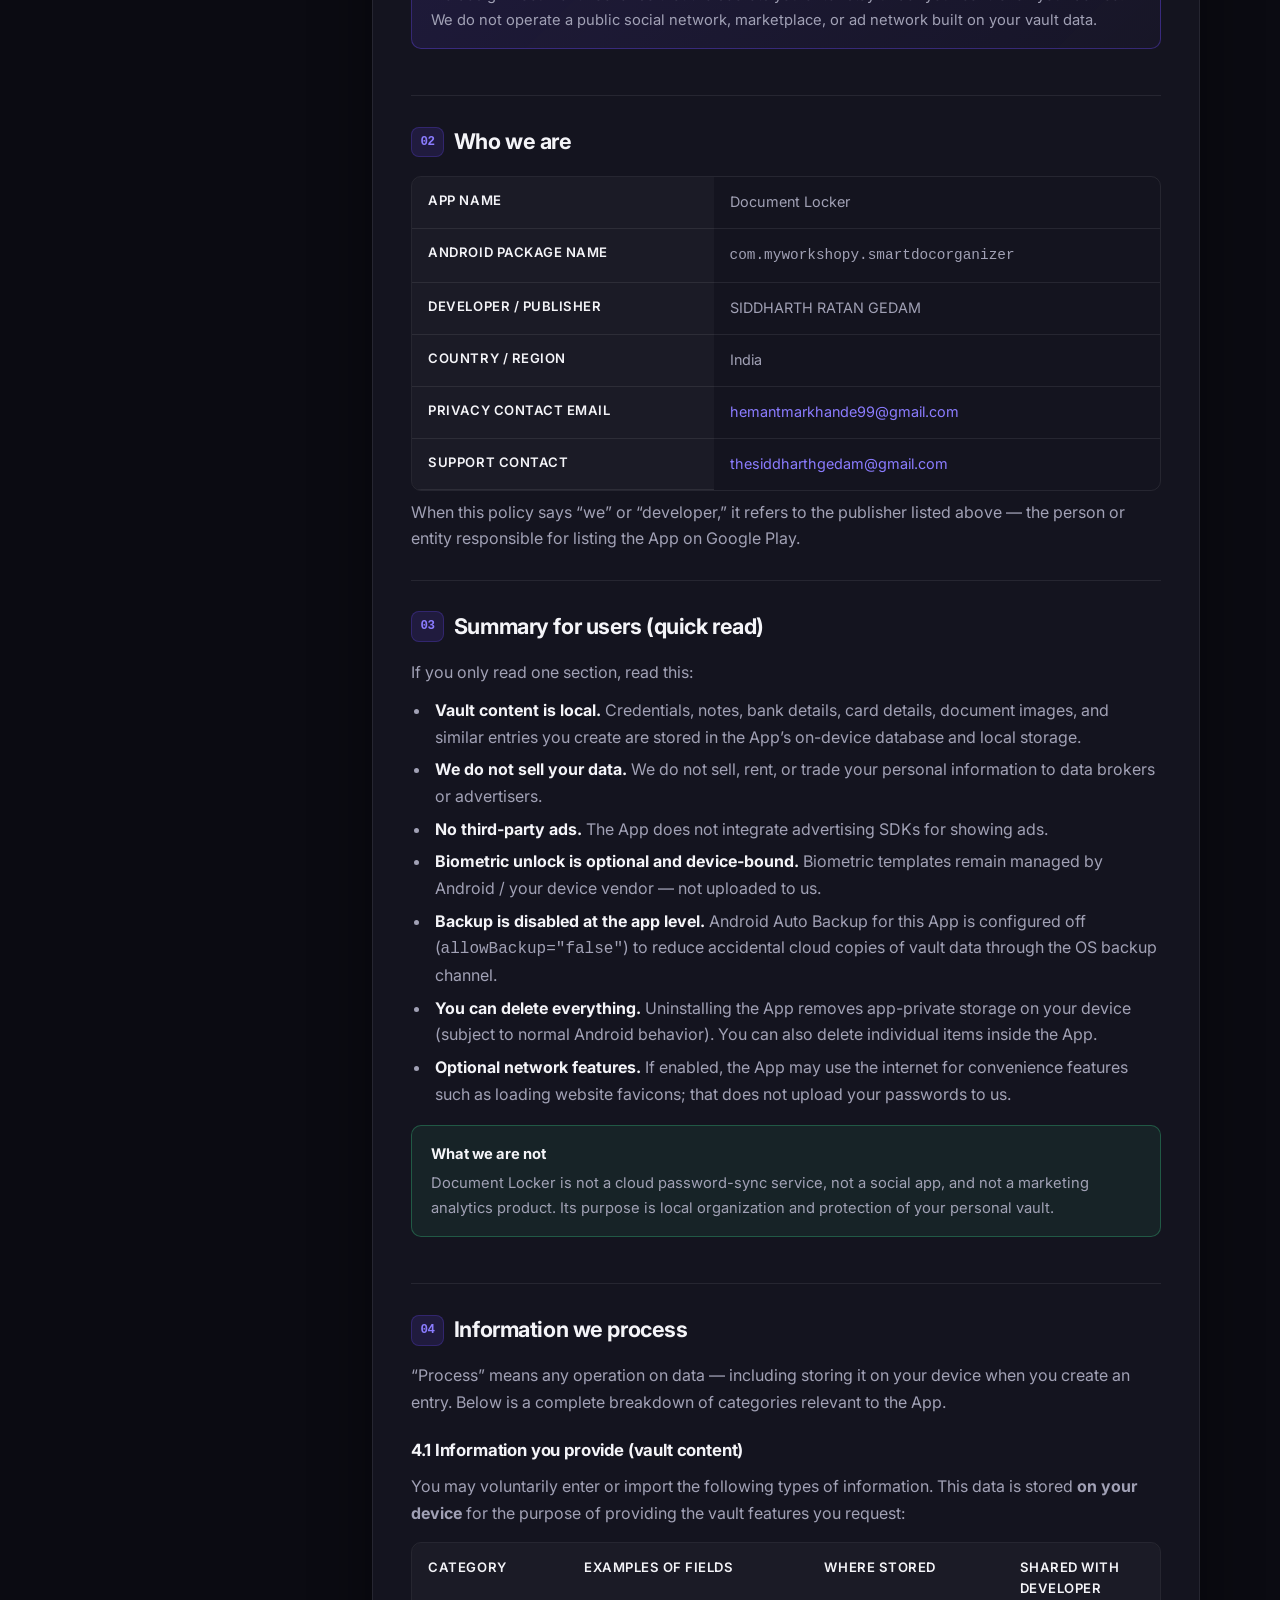
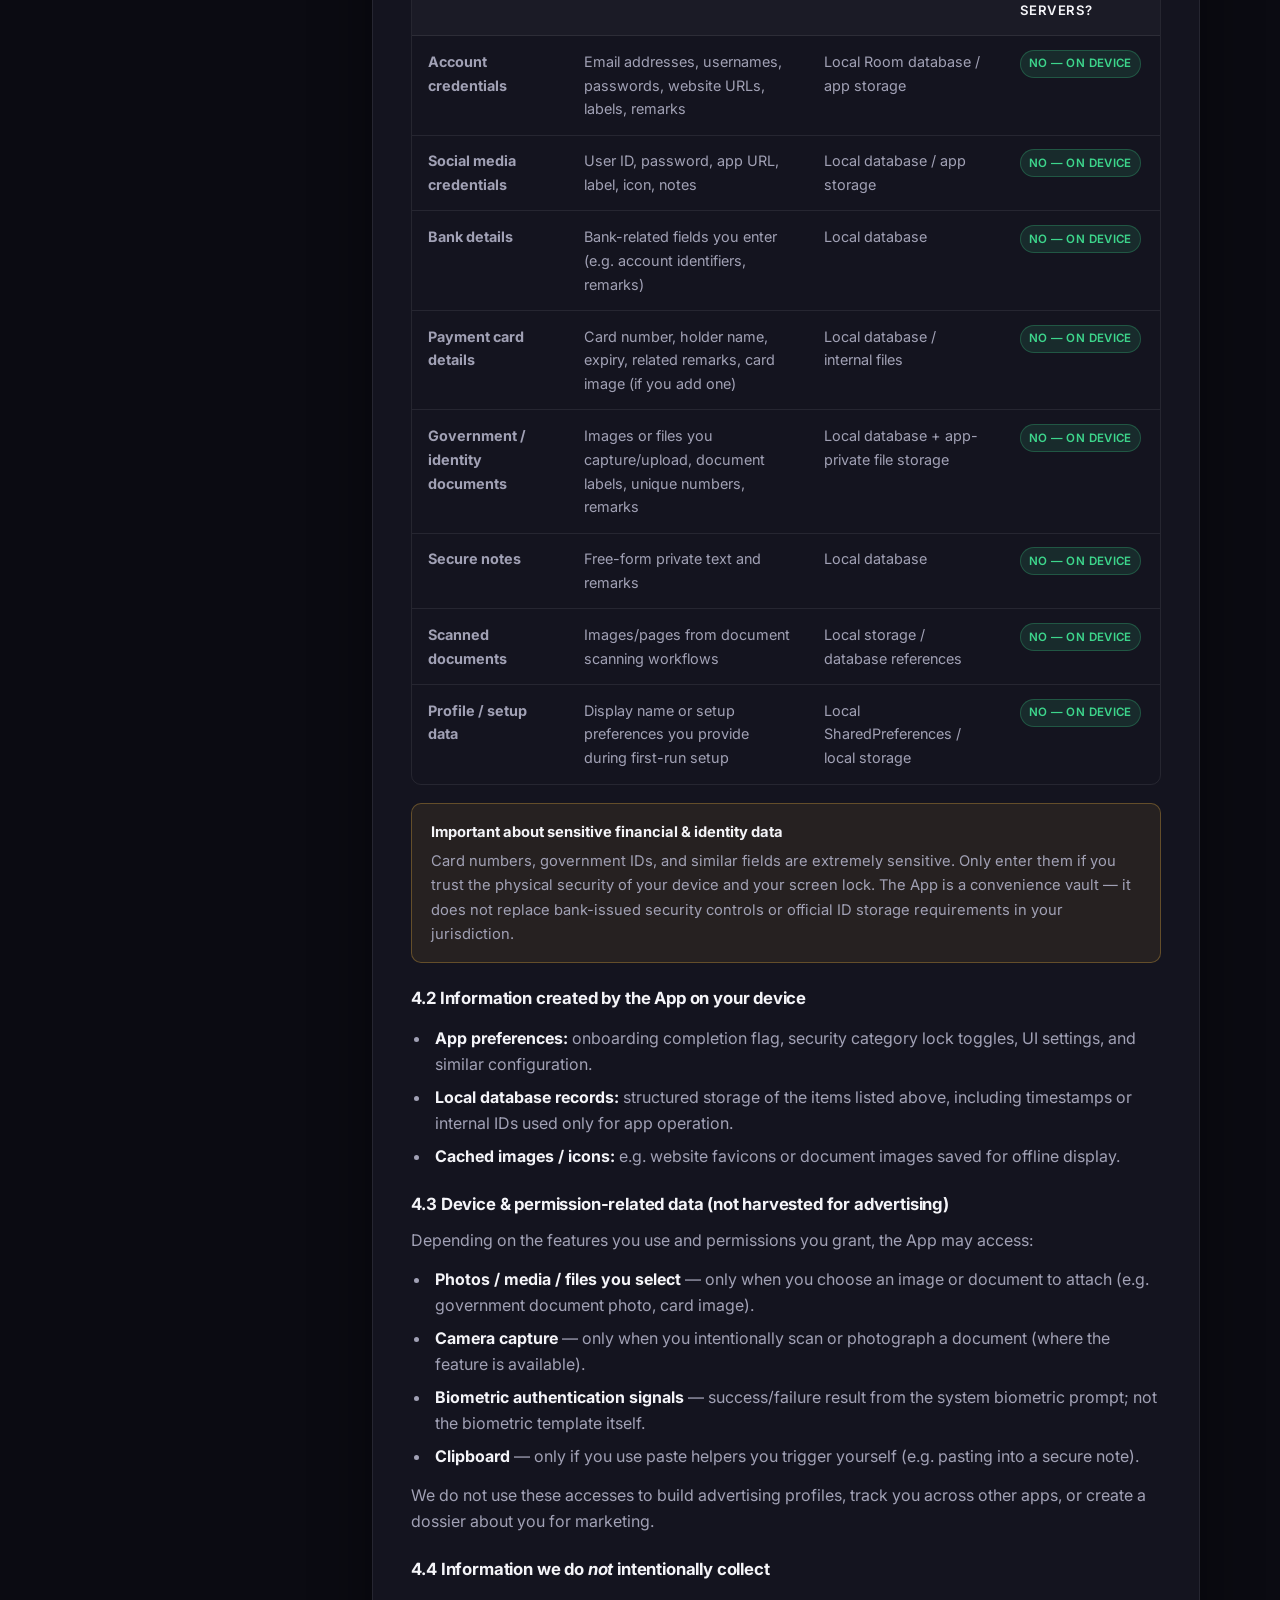
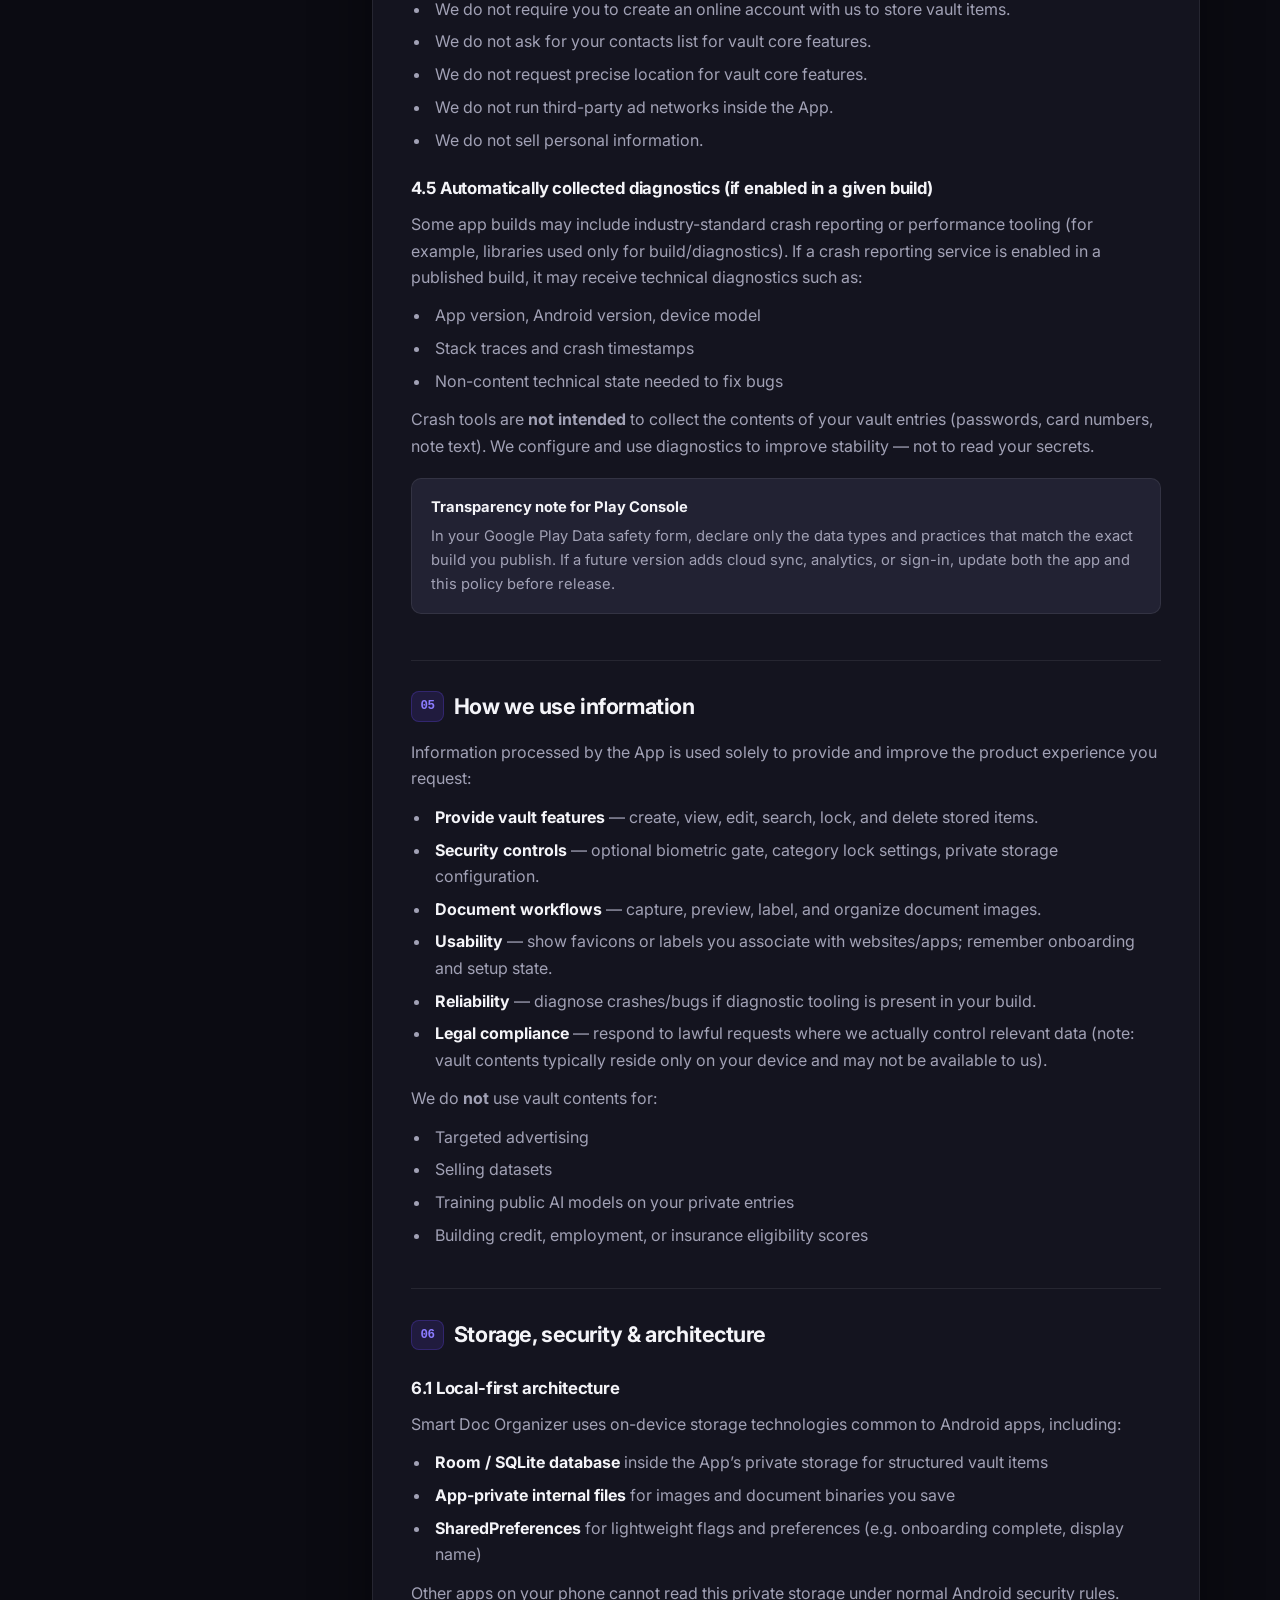
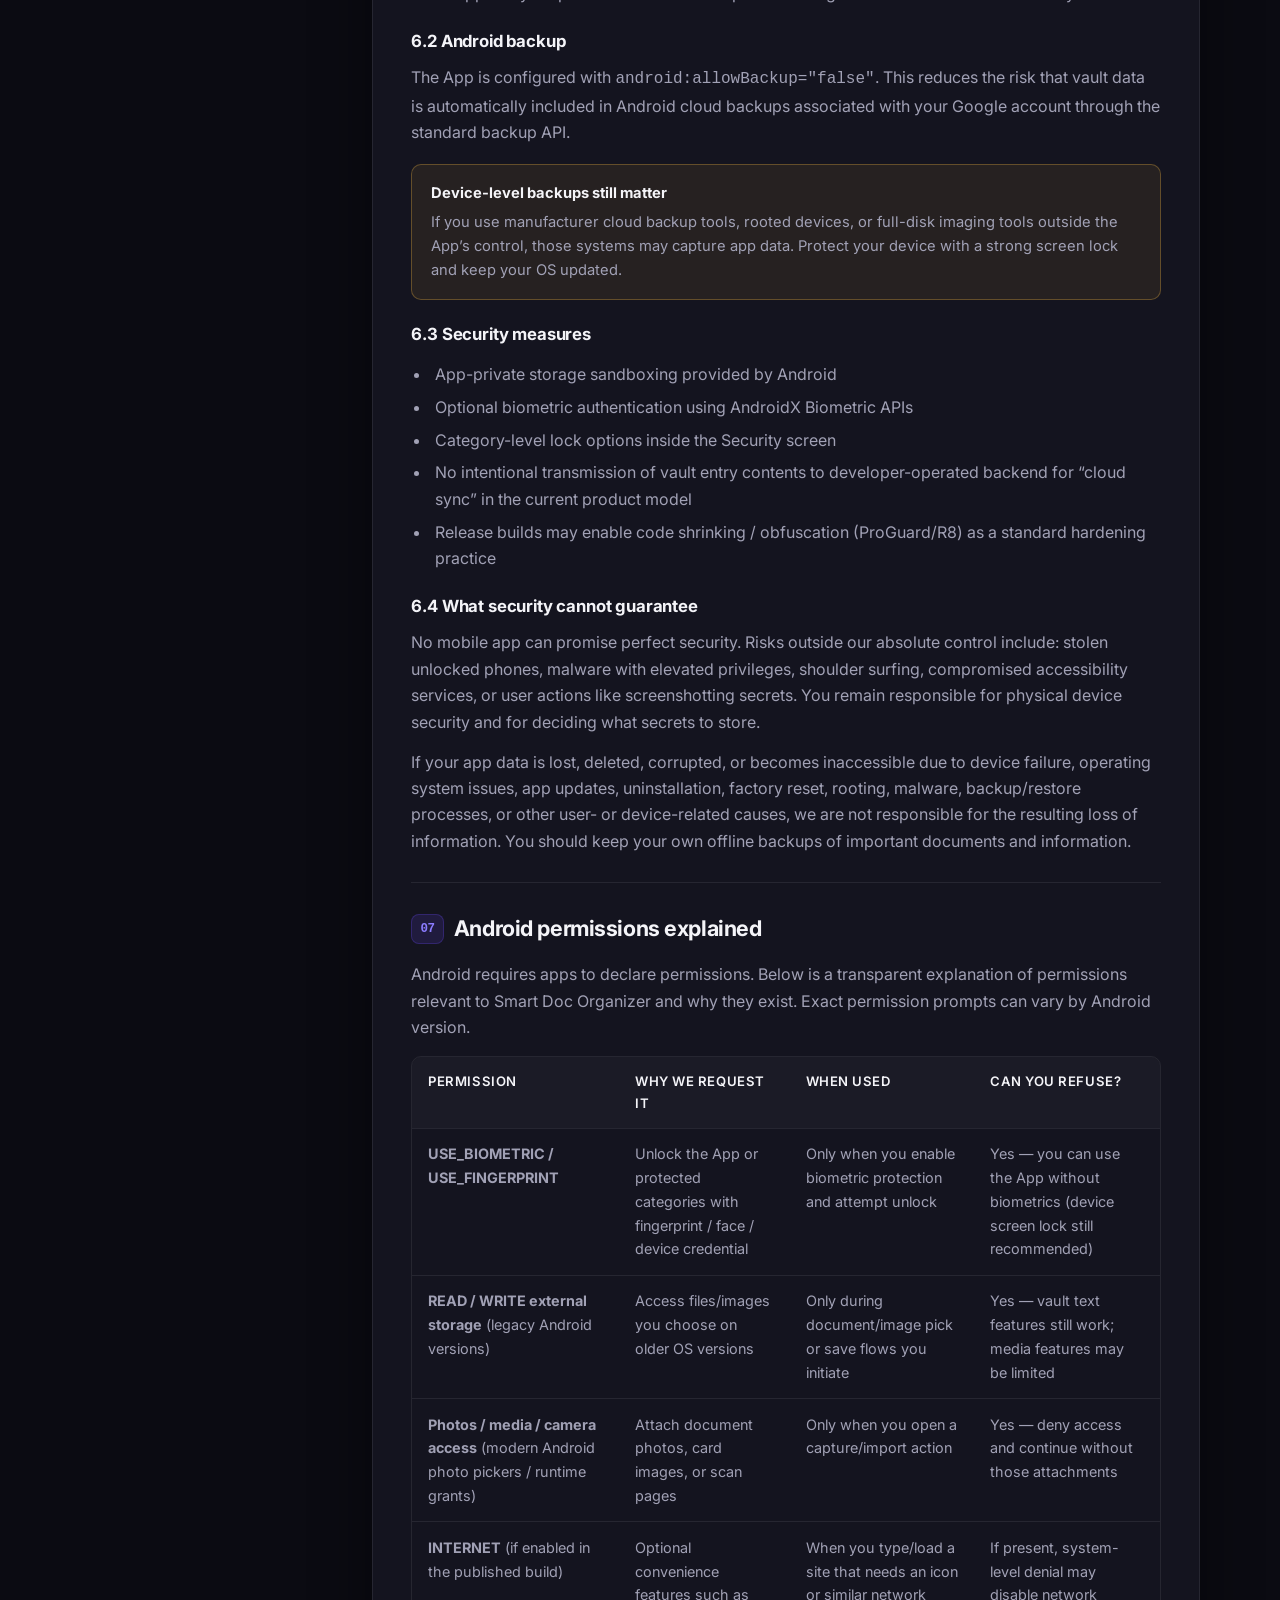
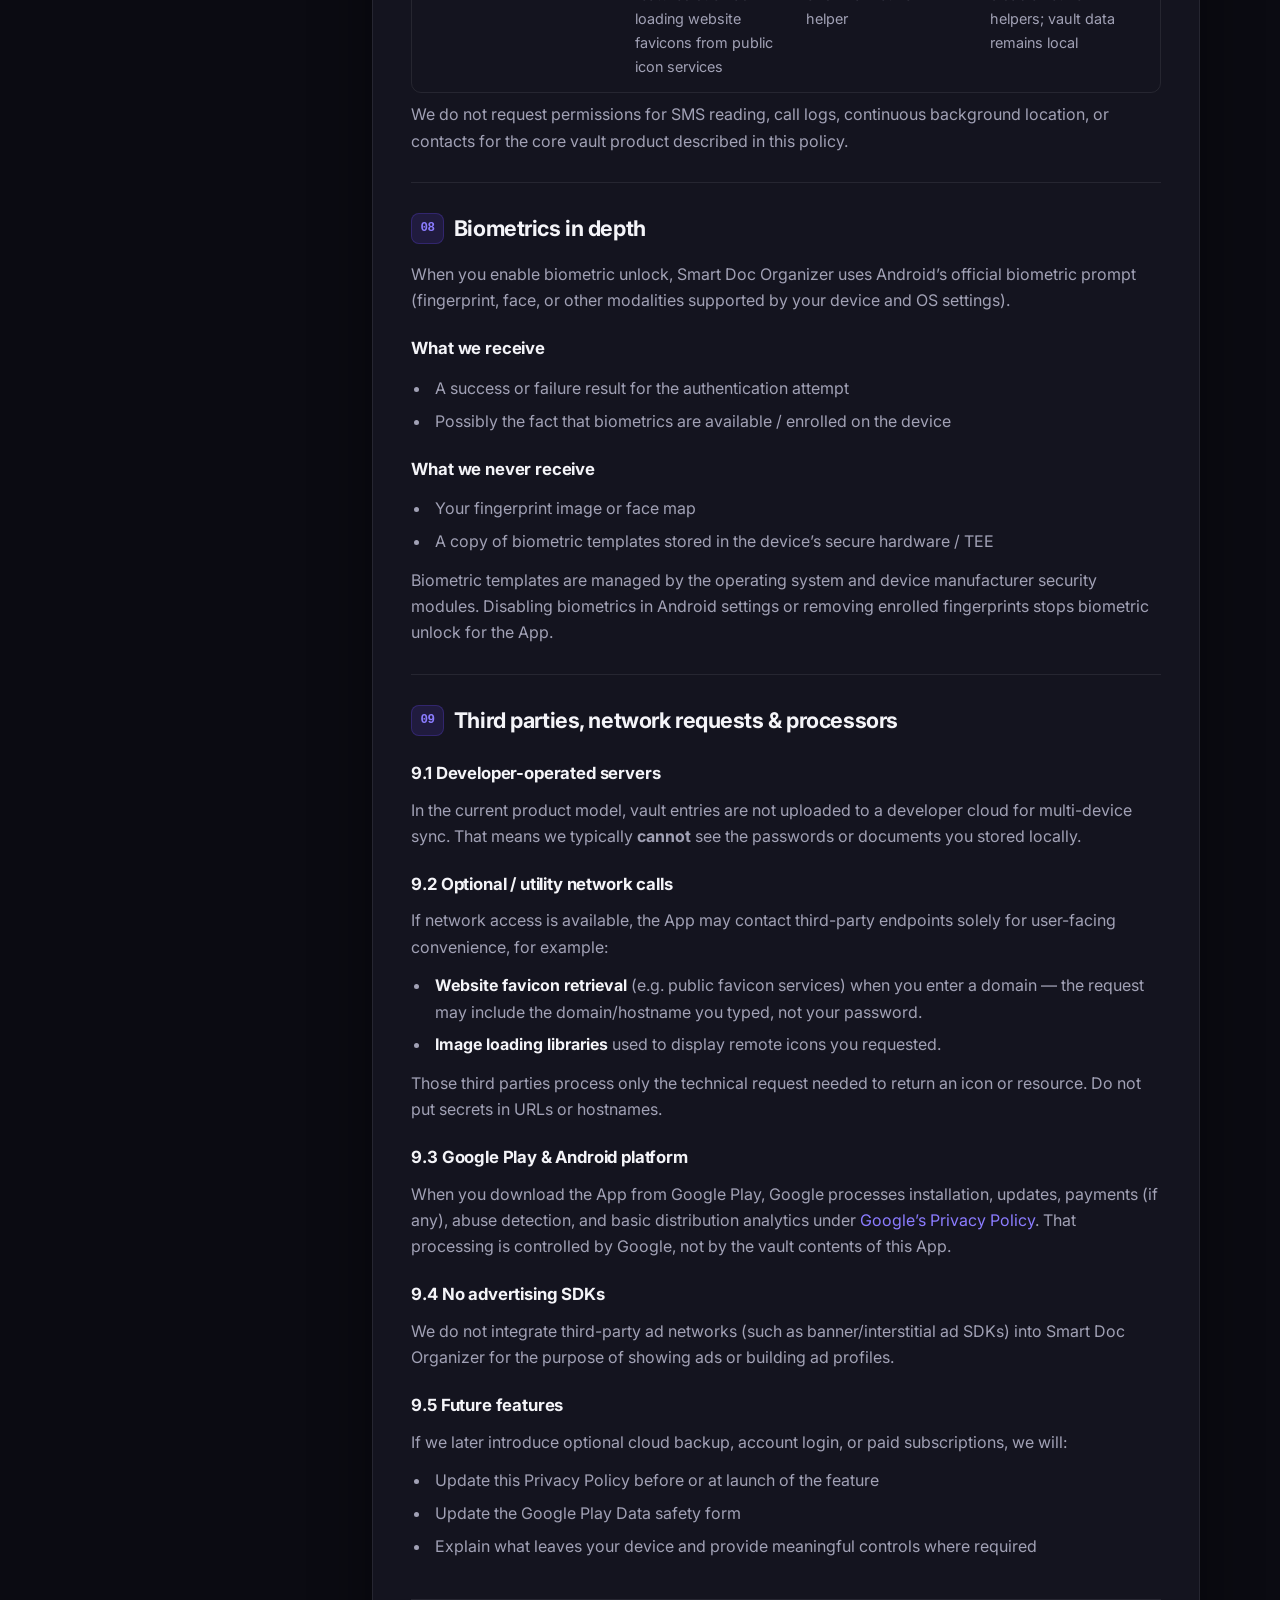
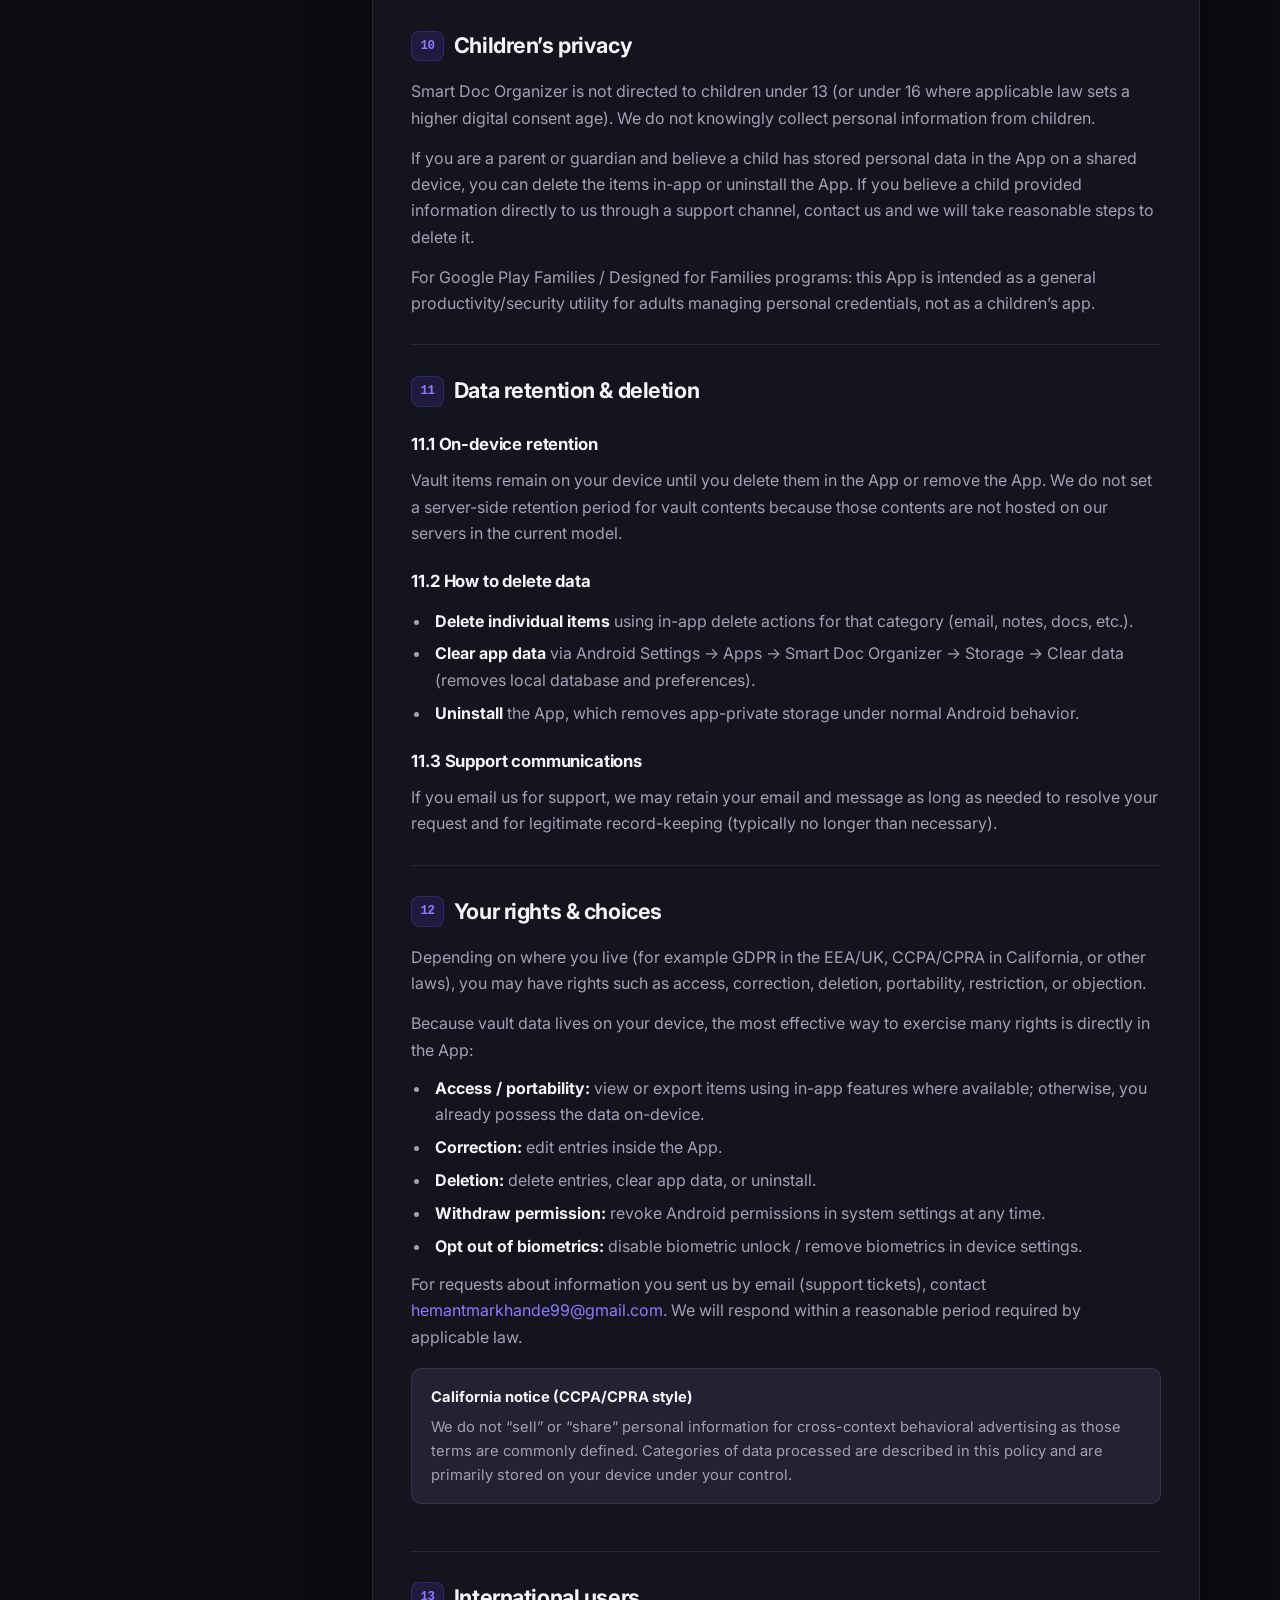
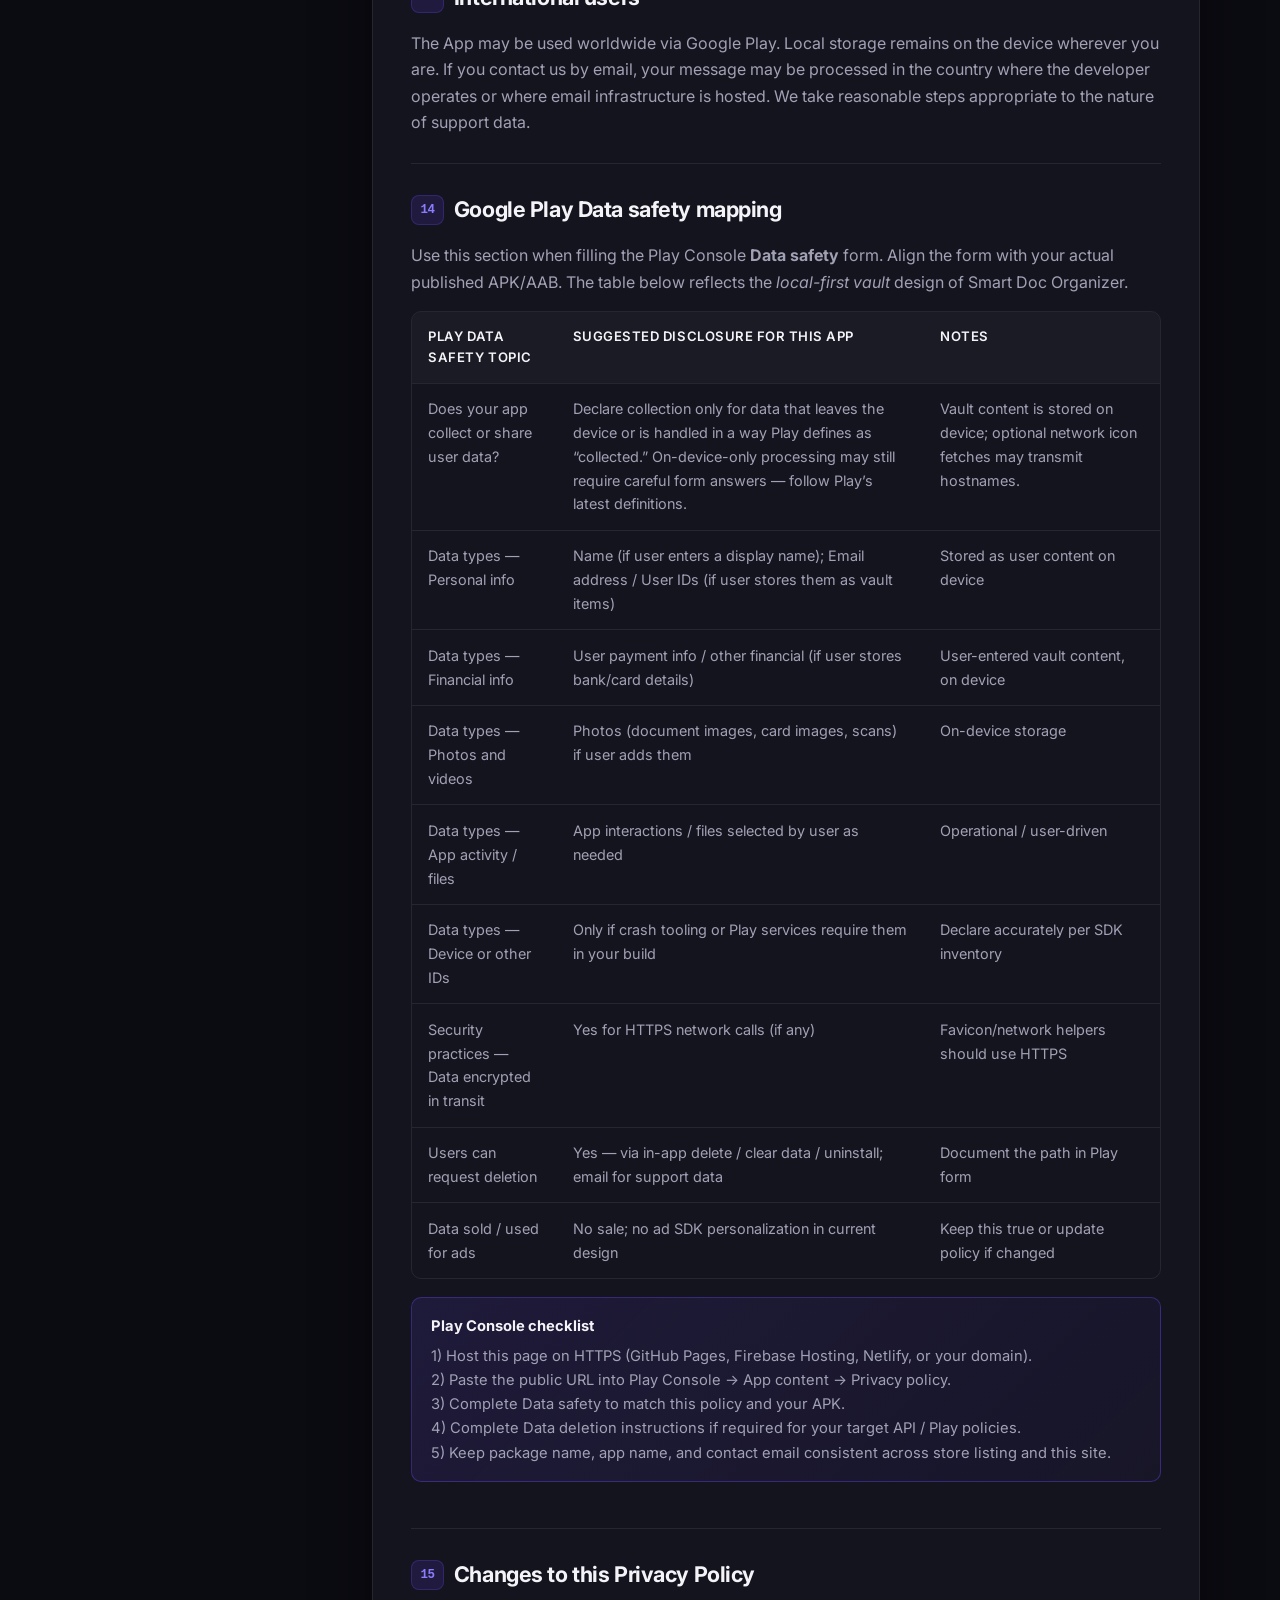
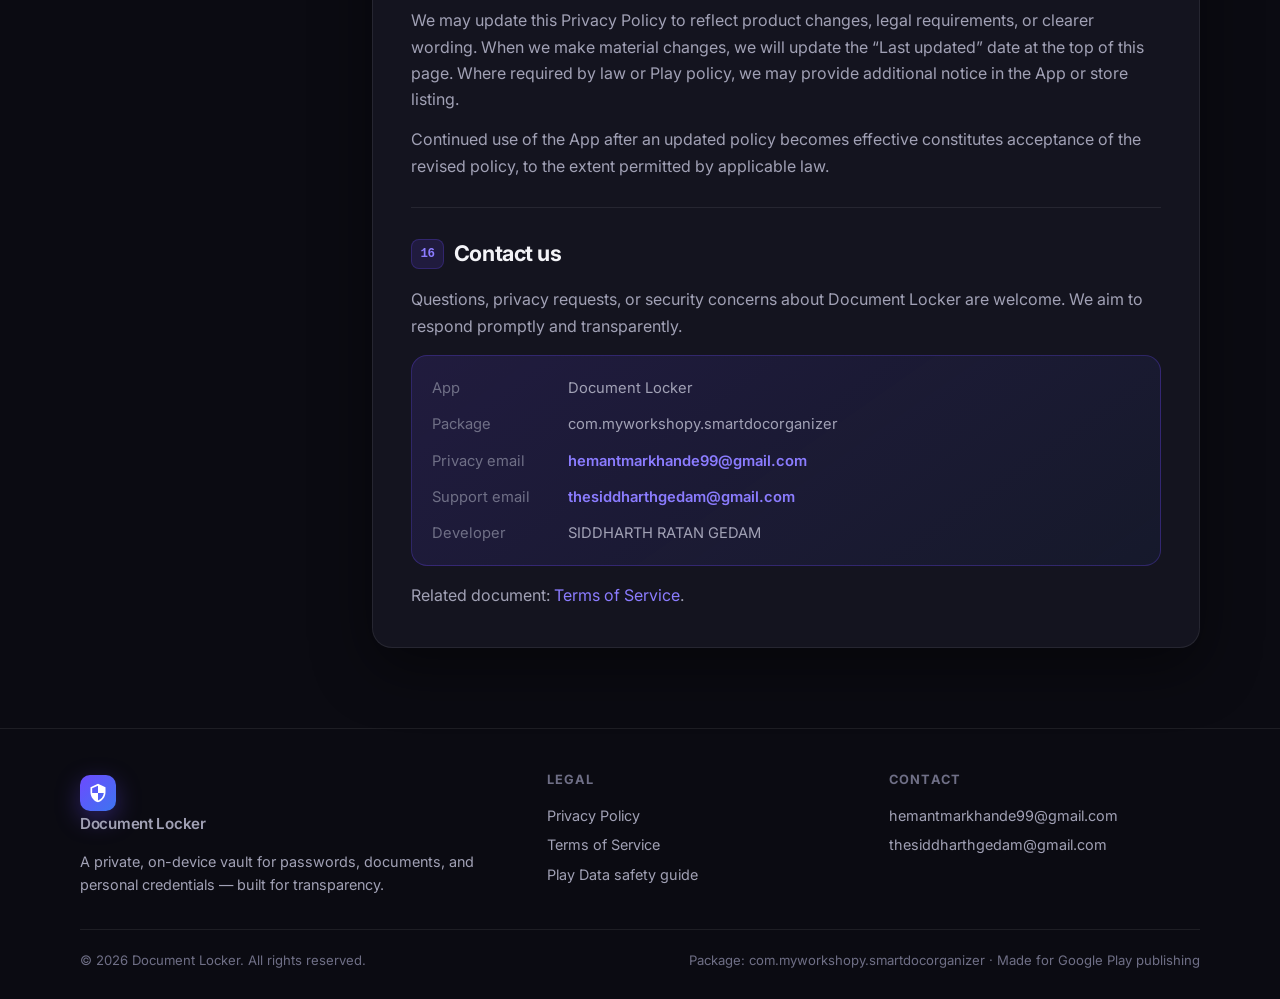
==== commit 03ddbf36: "Update Android package name in index.html" ====
--- a/index.html
+++ b/index.html
@@ -50,7 +50,7 @@
         <p class="hero-lead">
           This Privacy Policy explains — in plain language — how
           <strong style="color:var(--text)">Document Locker</strong>
-          (package: <code style="color:var(--accent)">com.myapp.microservice</code>)
+          (package: <code style="color:var(--accent)">com.myworkshopy.smartdocorganizer</code>)
           handles information when you use our Android app. We designed the product so that
           sensitive credentials and documents stay primarily on your device.
         </p>
@@ -165,7 +165,7 @@
               </tr>
               <tr>
                 <th>Android package name</th>
-                <td><code>com.myapp.microservice</code></td>
+                <td><code>com.myworkshopy.smartdocorganizer</code></td>
               </tr>
               <tr>
                 <th>Developer / publisher</th>
@@ -771,7 +771,7 @@
         </p>
         <div class="contact-card">
           <div class="contact-row"><span>App</span> Document Locker</div>
-          <div class="contact-row"><span>Package</span> com.myapp.microservice</div>
+          <div class="contact-row"><span>Package</span> com.myworkshopy.smartdocorganizer</div>
           <div class="contact-row"><span>Privacy email</span> <a
               href="mailto:hemantmarkhande99@gmail.com">hemantmarkhande99@gmail.com</a></div>
           <div class="contact-row"><span>Support email</span> <a
@@ -815,7 +815,7 @@
       </div>
       <div class="footer-bottom">
         <span>© <span id="year">2026</span> Document Locker. All rights reserved.</span>
-        <span>Package: com.myapp.microservice · Made for Google Play publishing</span>
+        <span>Package: com.myworkshopy.smartdocorganizer · Made for Google Play publishing</span>
       </div>
     </div>
   </footer>
@@ -824,4 +824,4 @@
   <script src="script.js"></script>
 </body>
 
-</html>+</html>
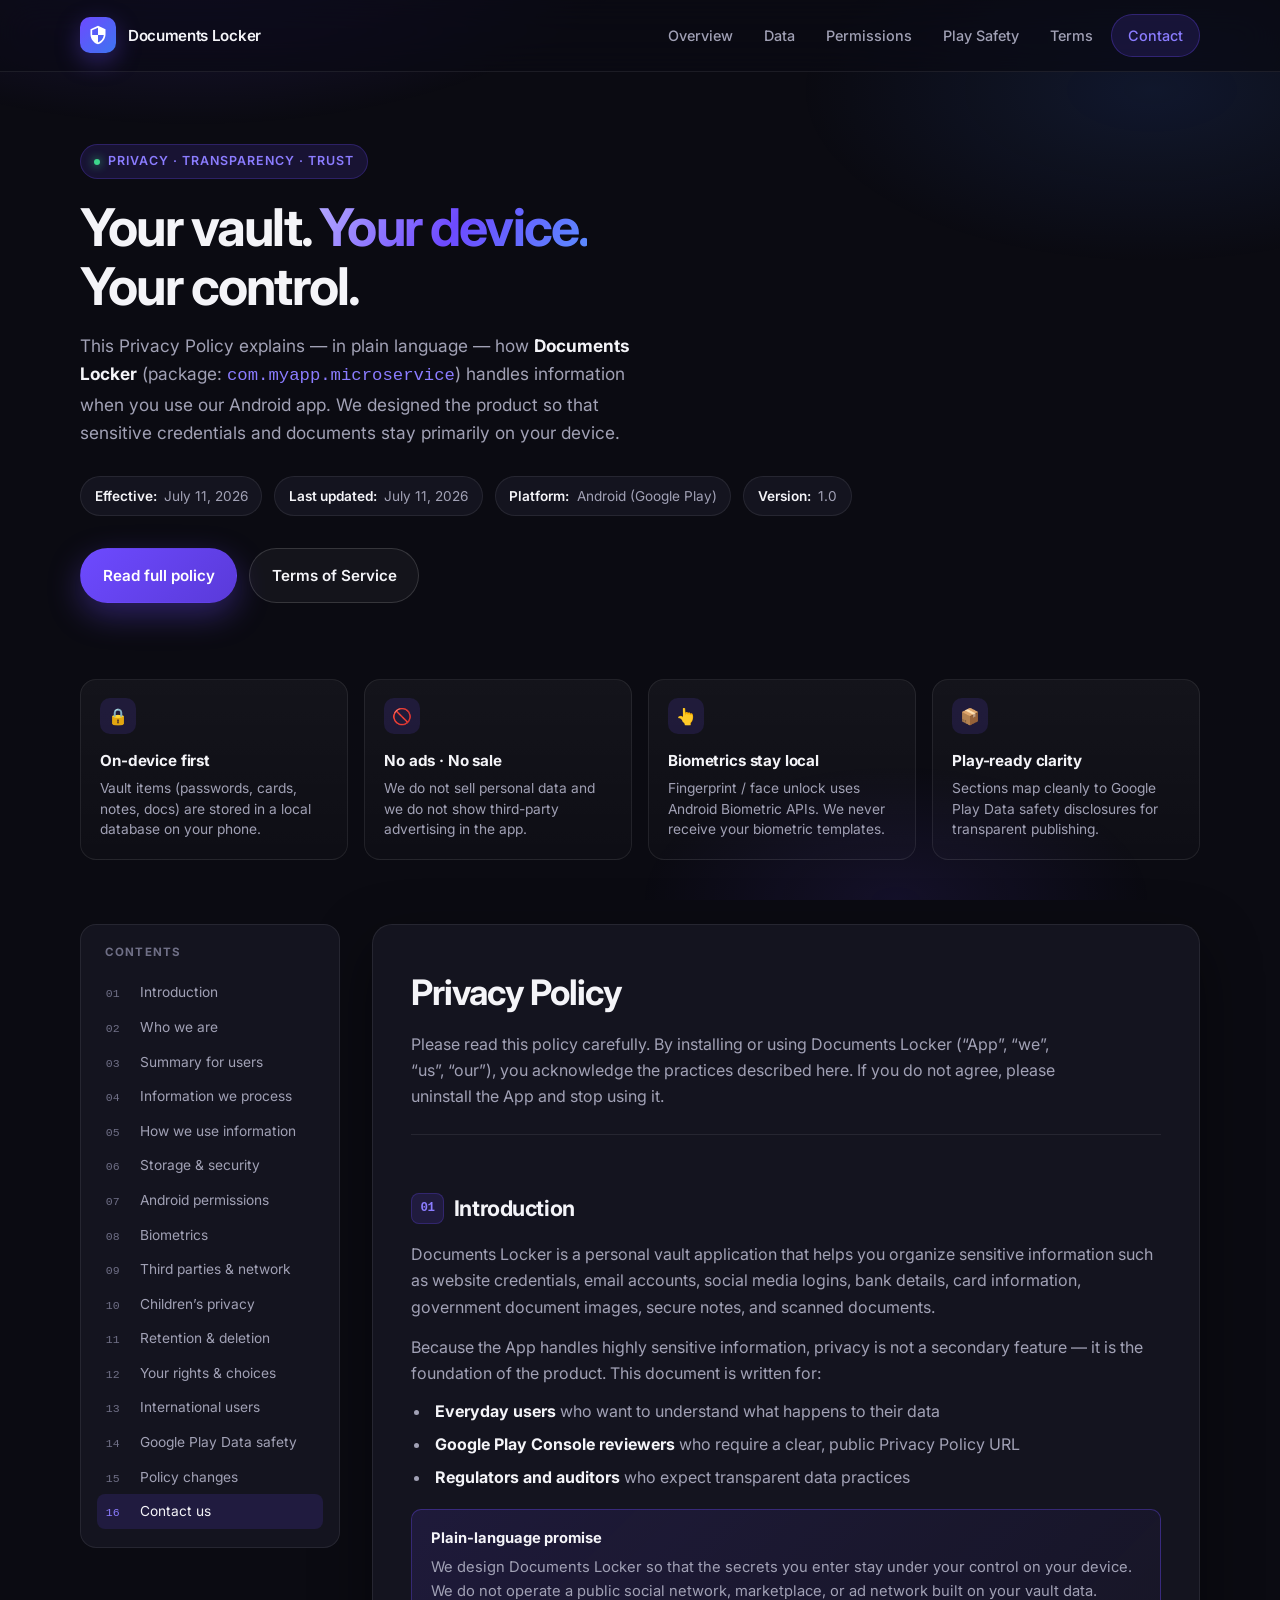
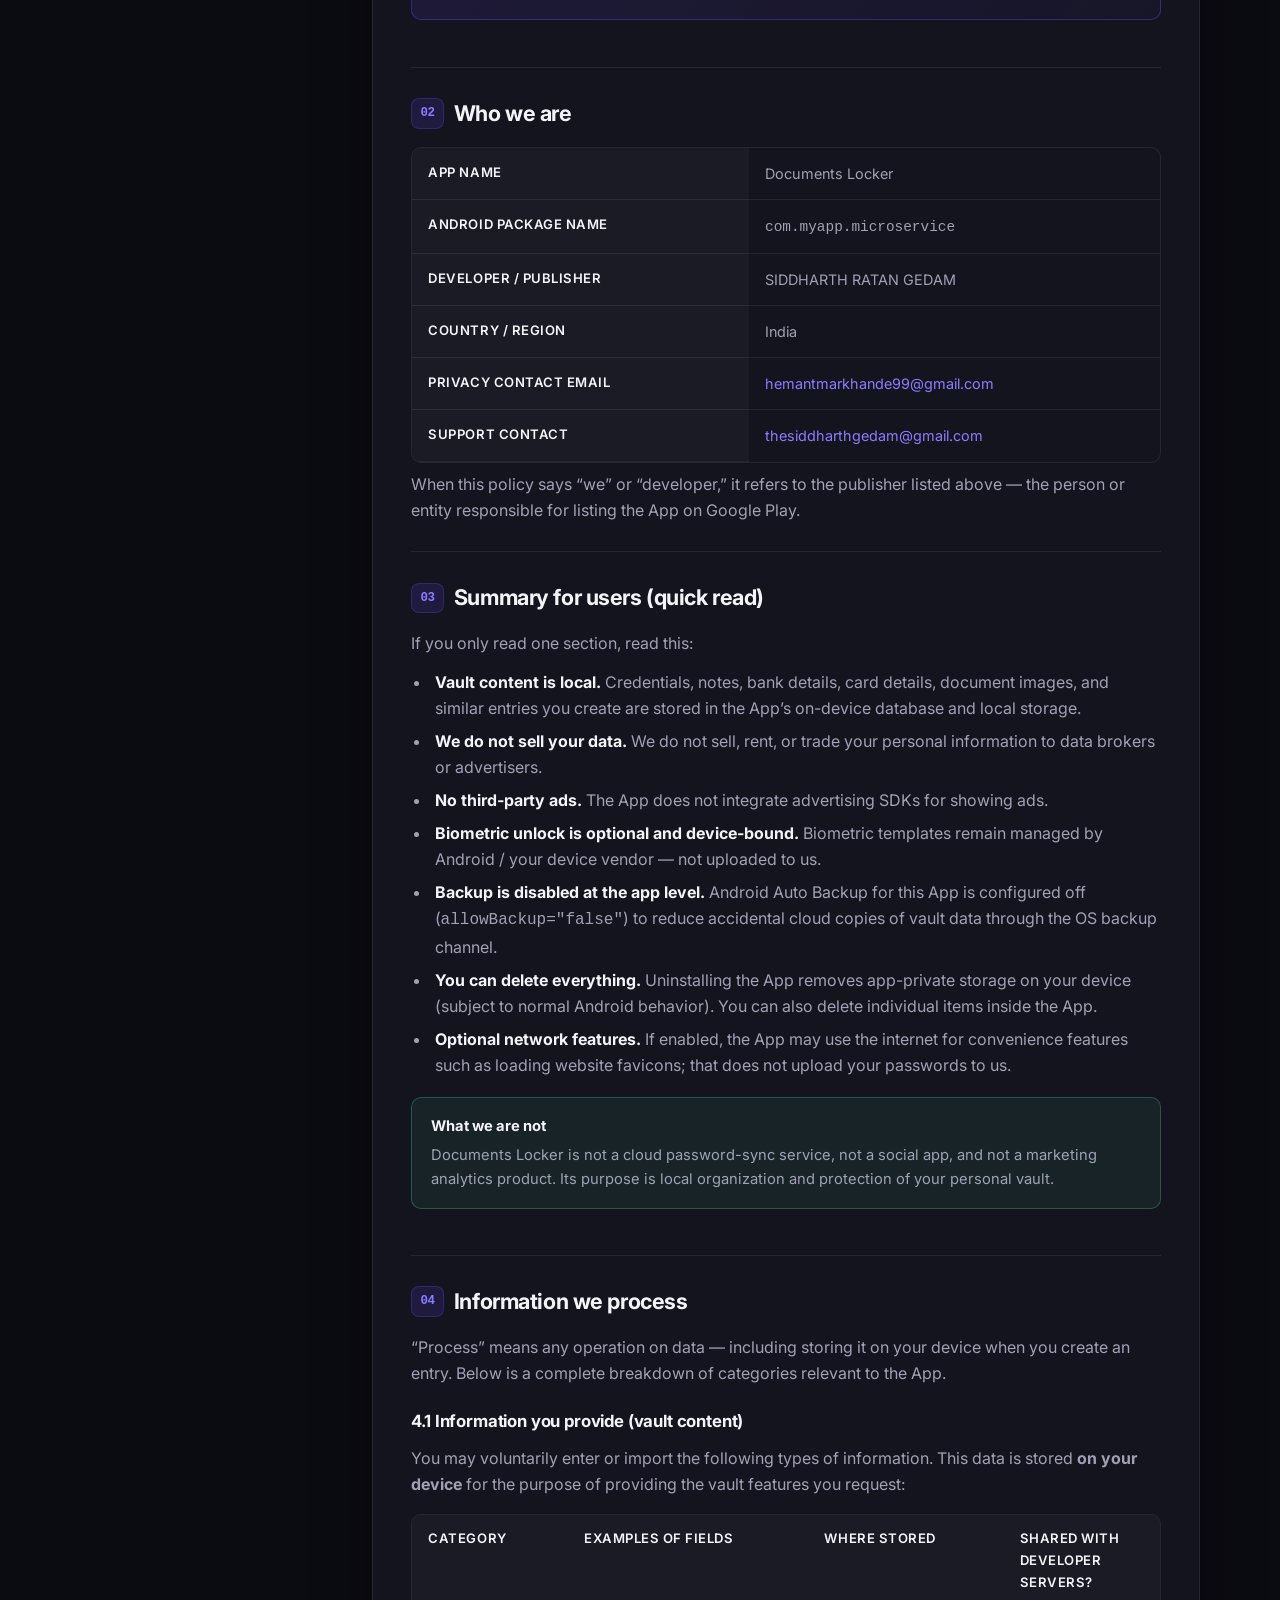
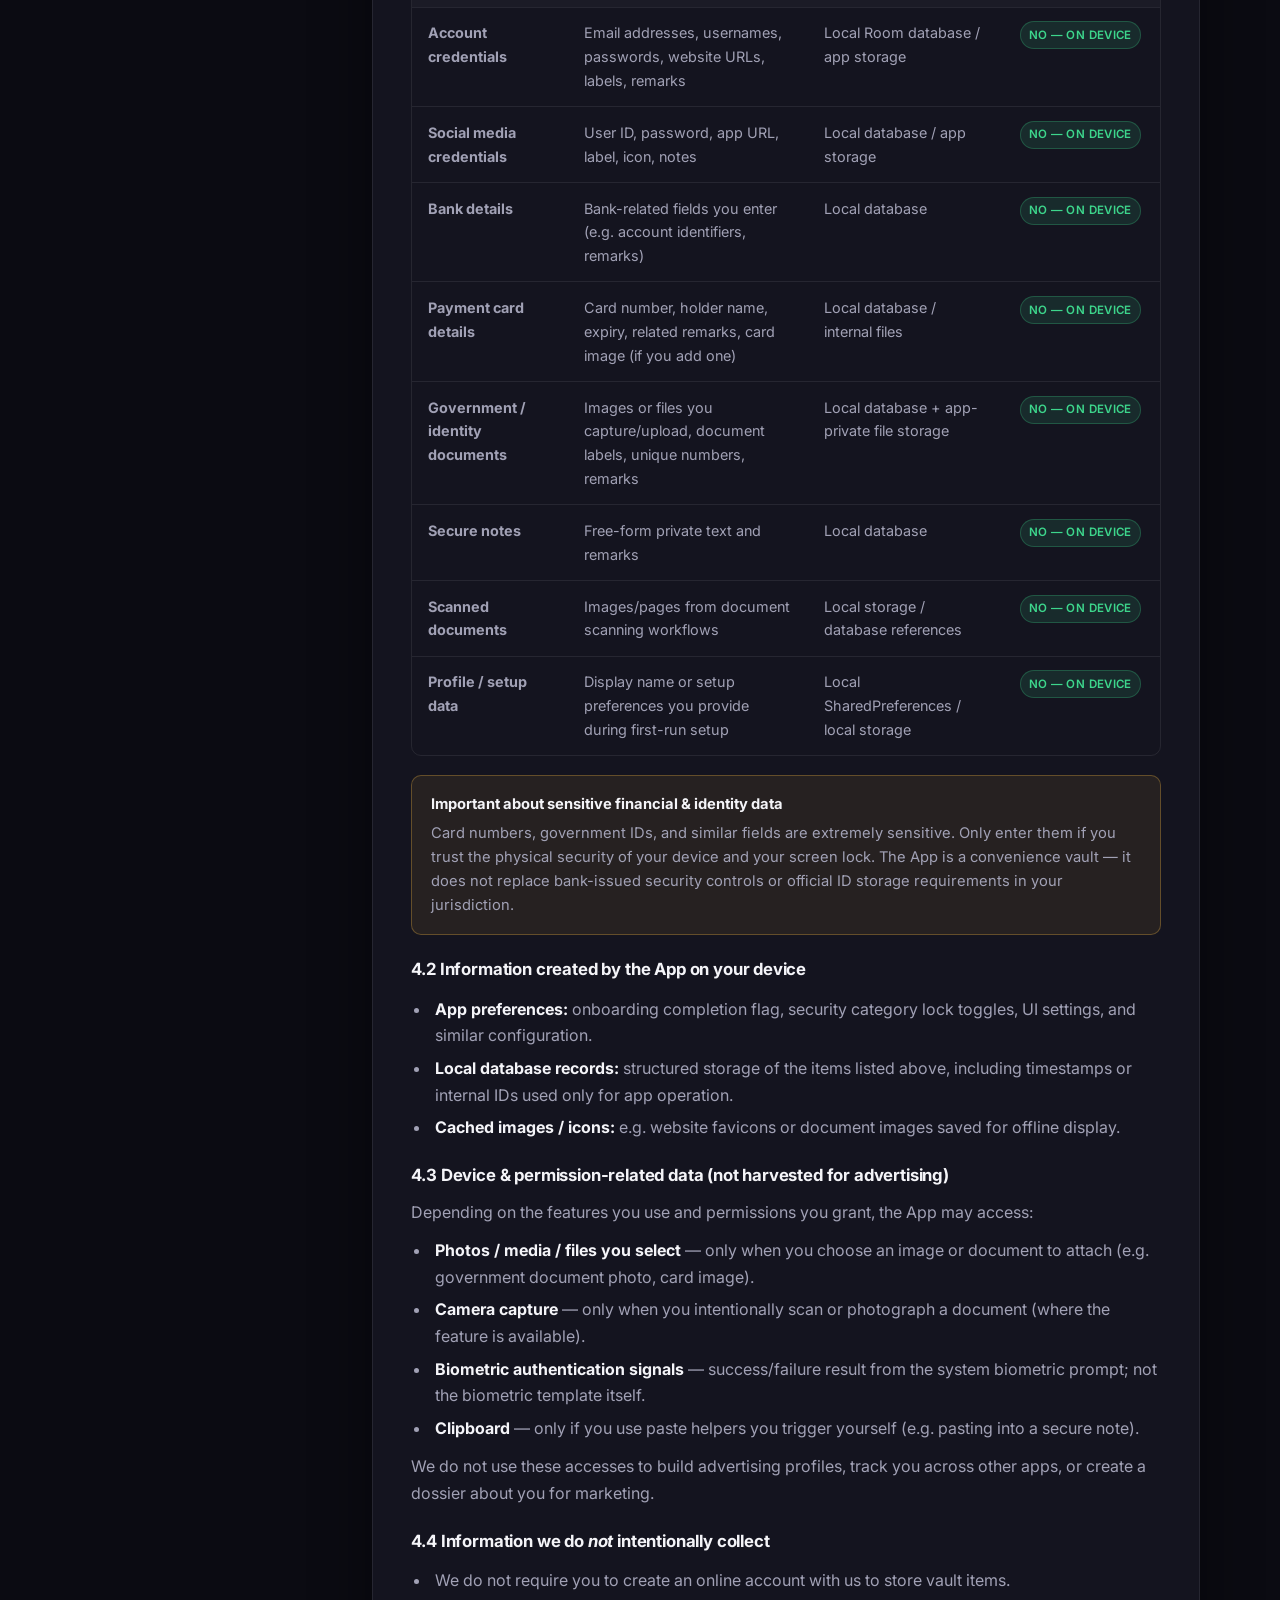
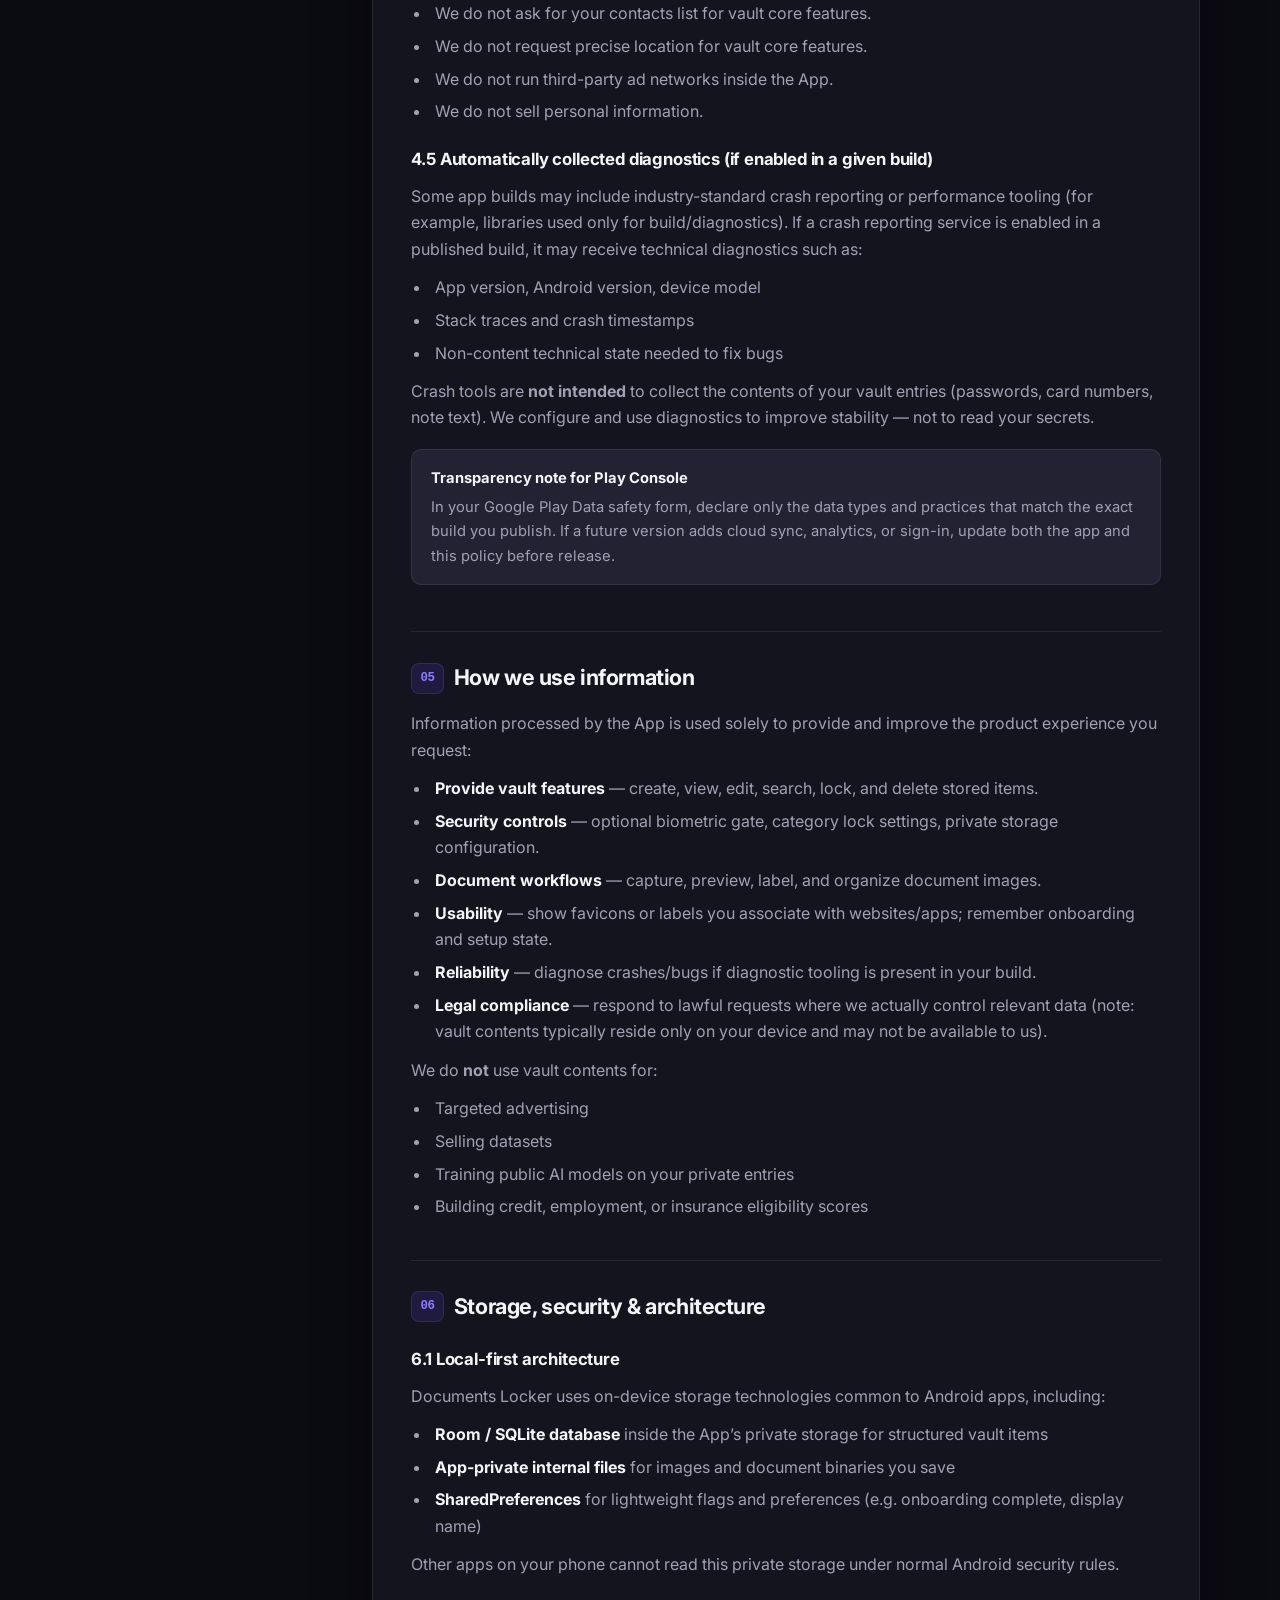
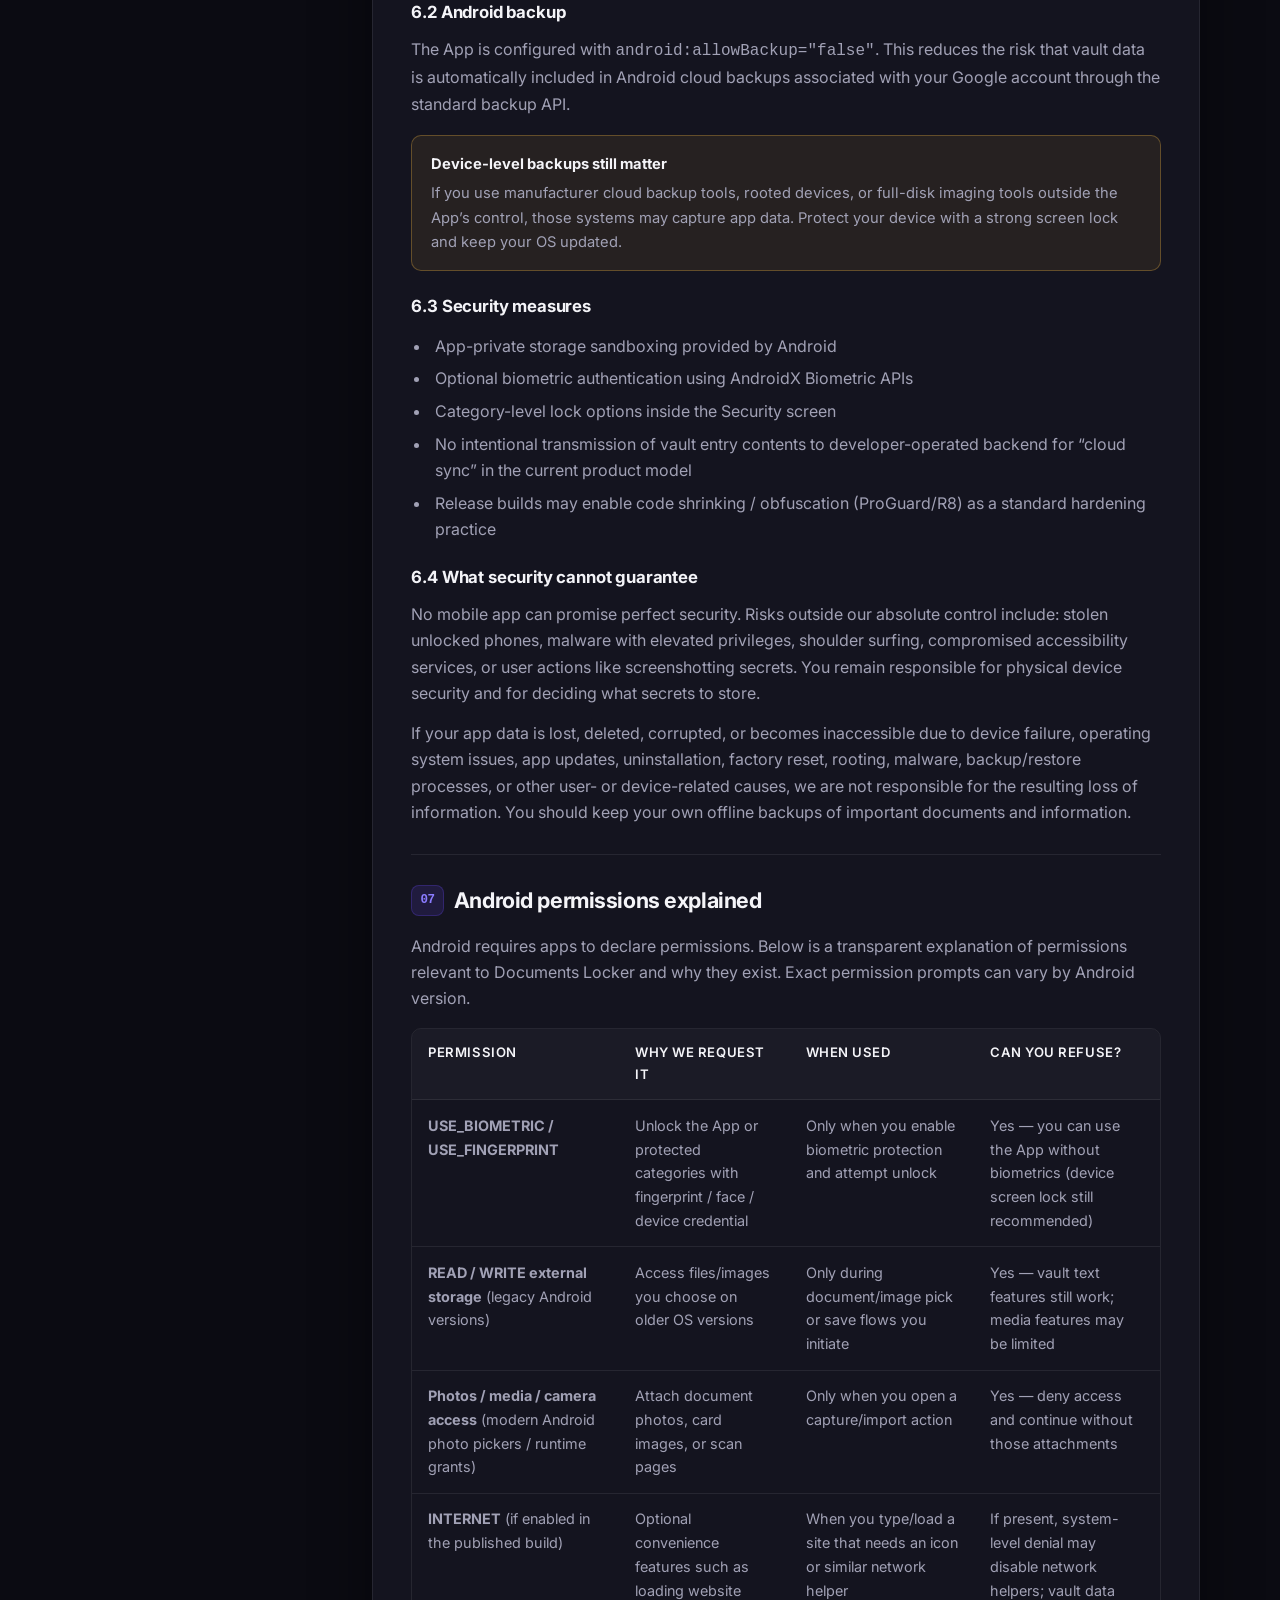
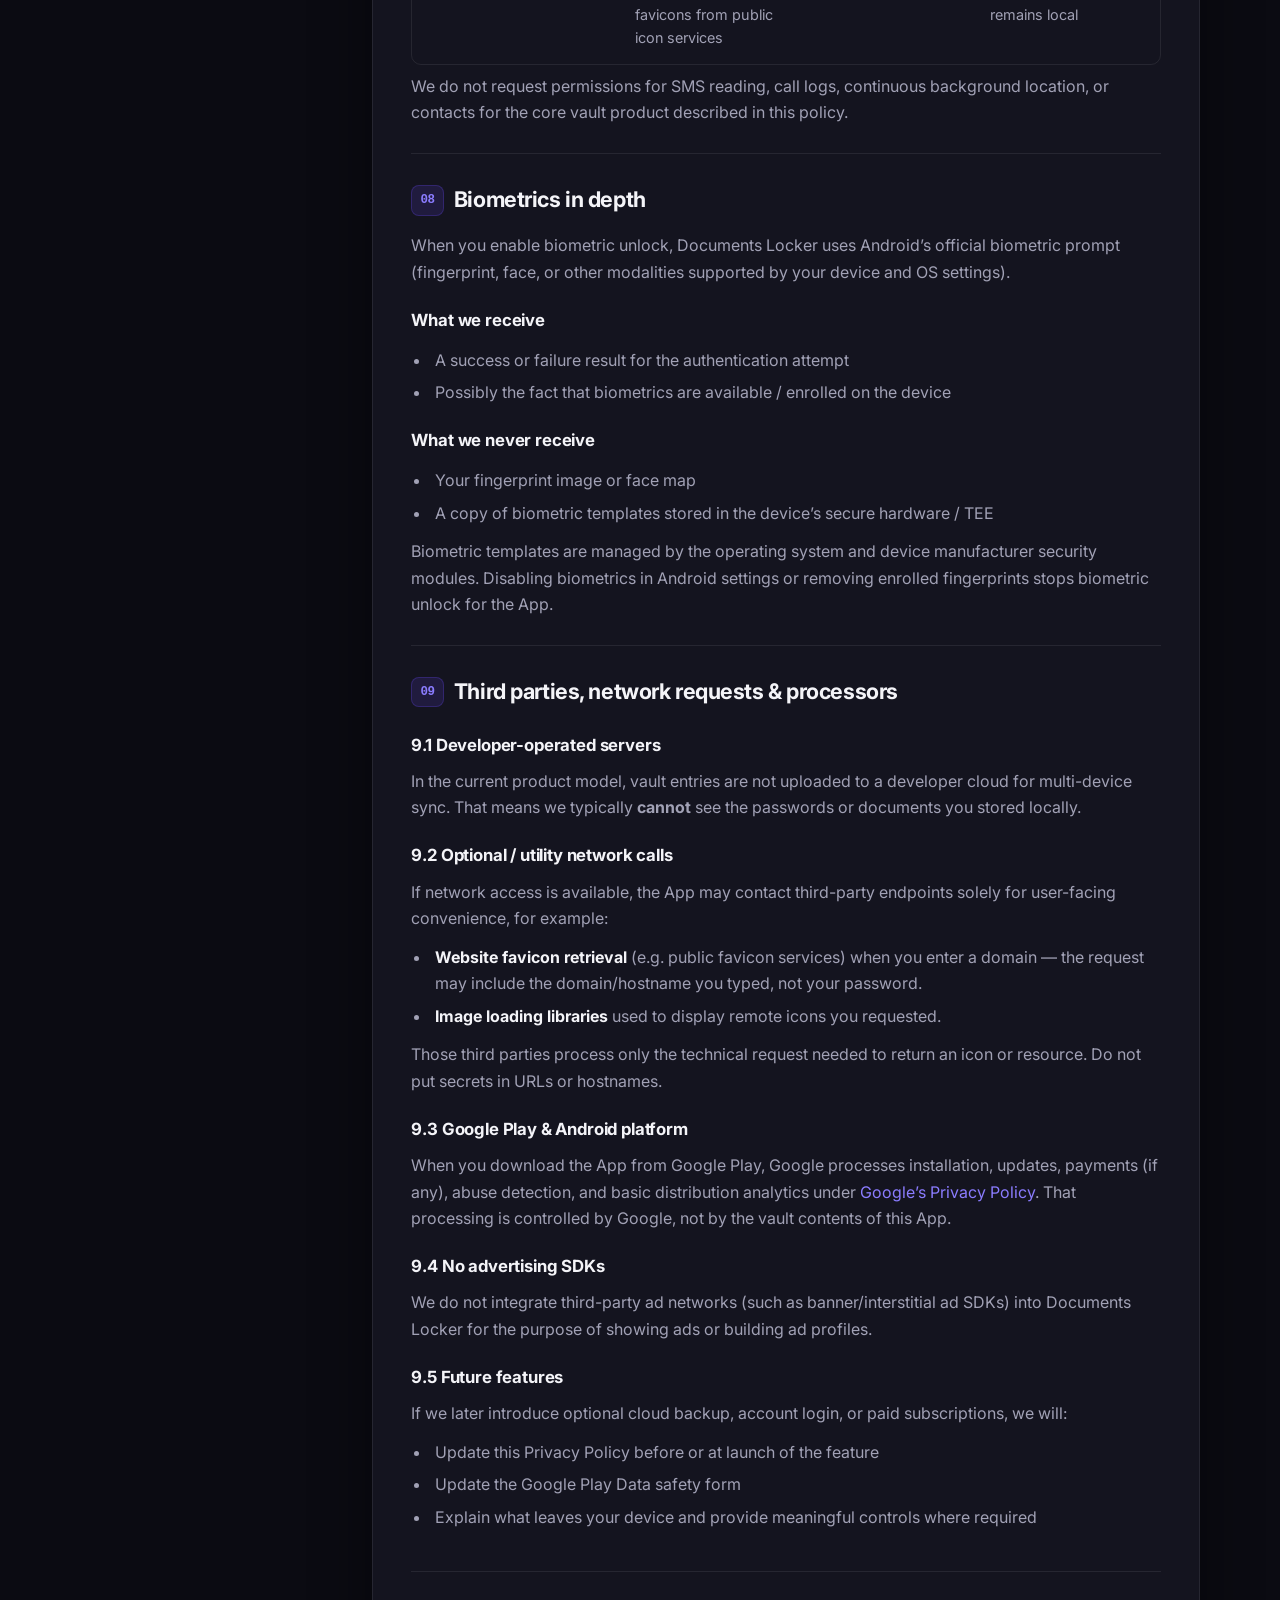
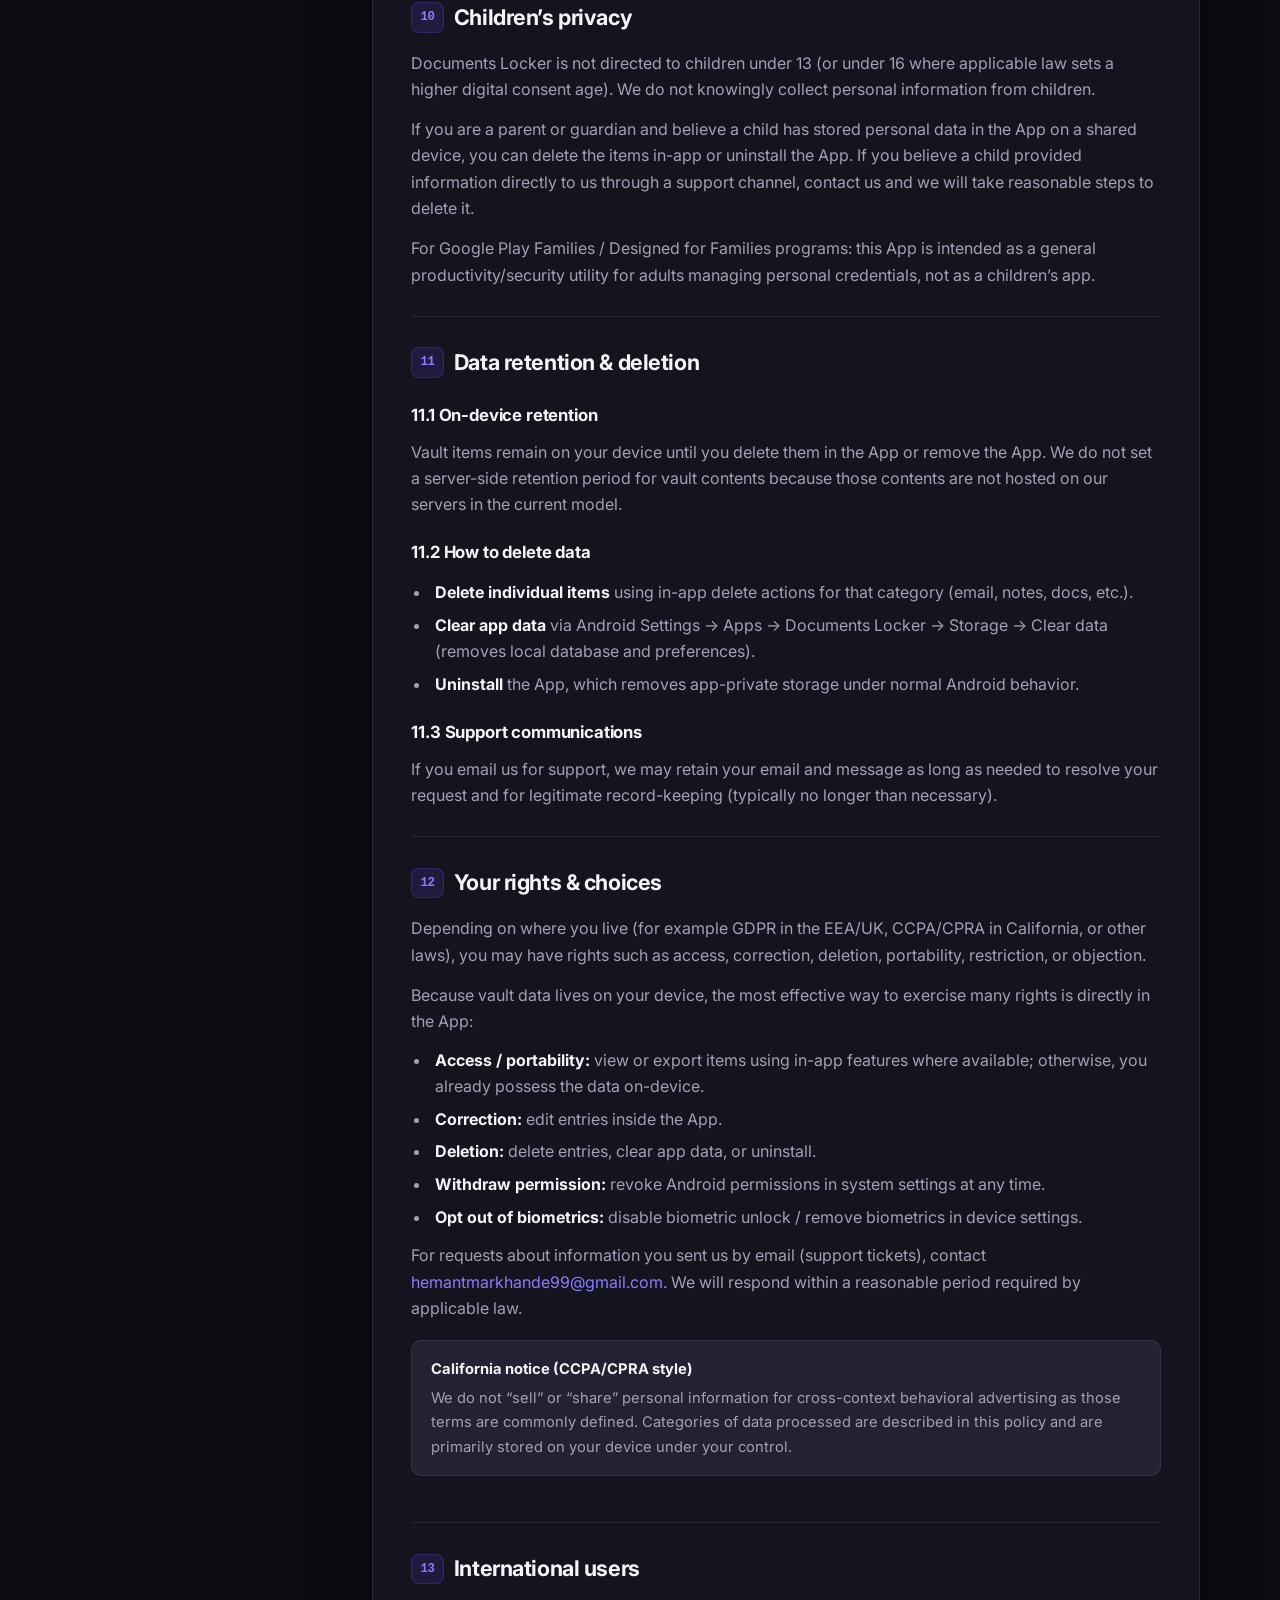
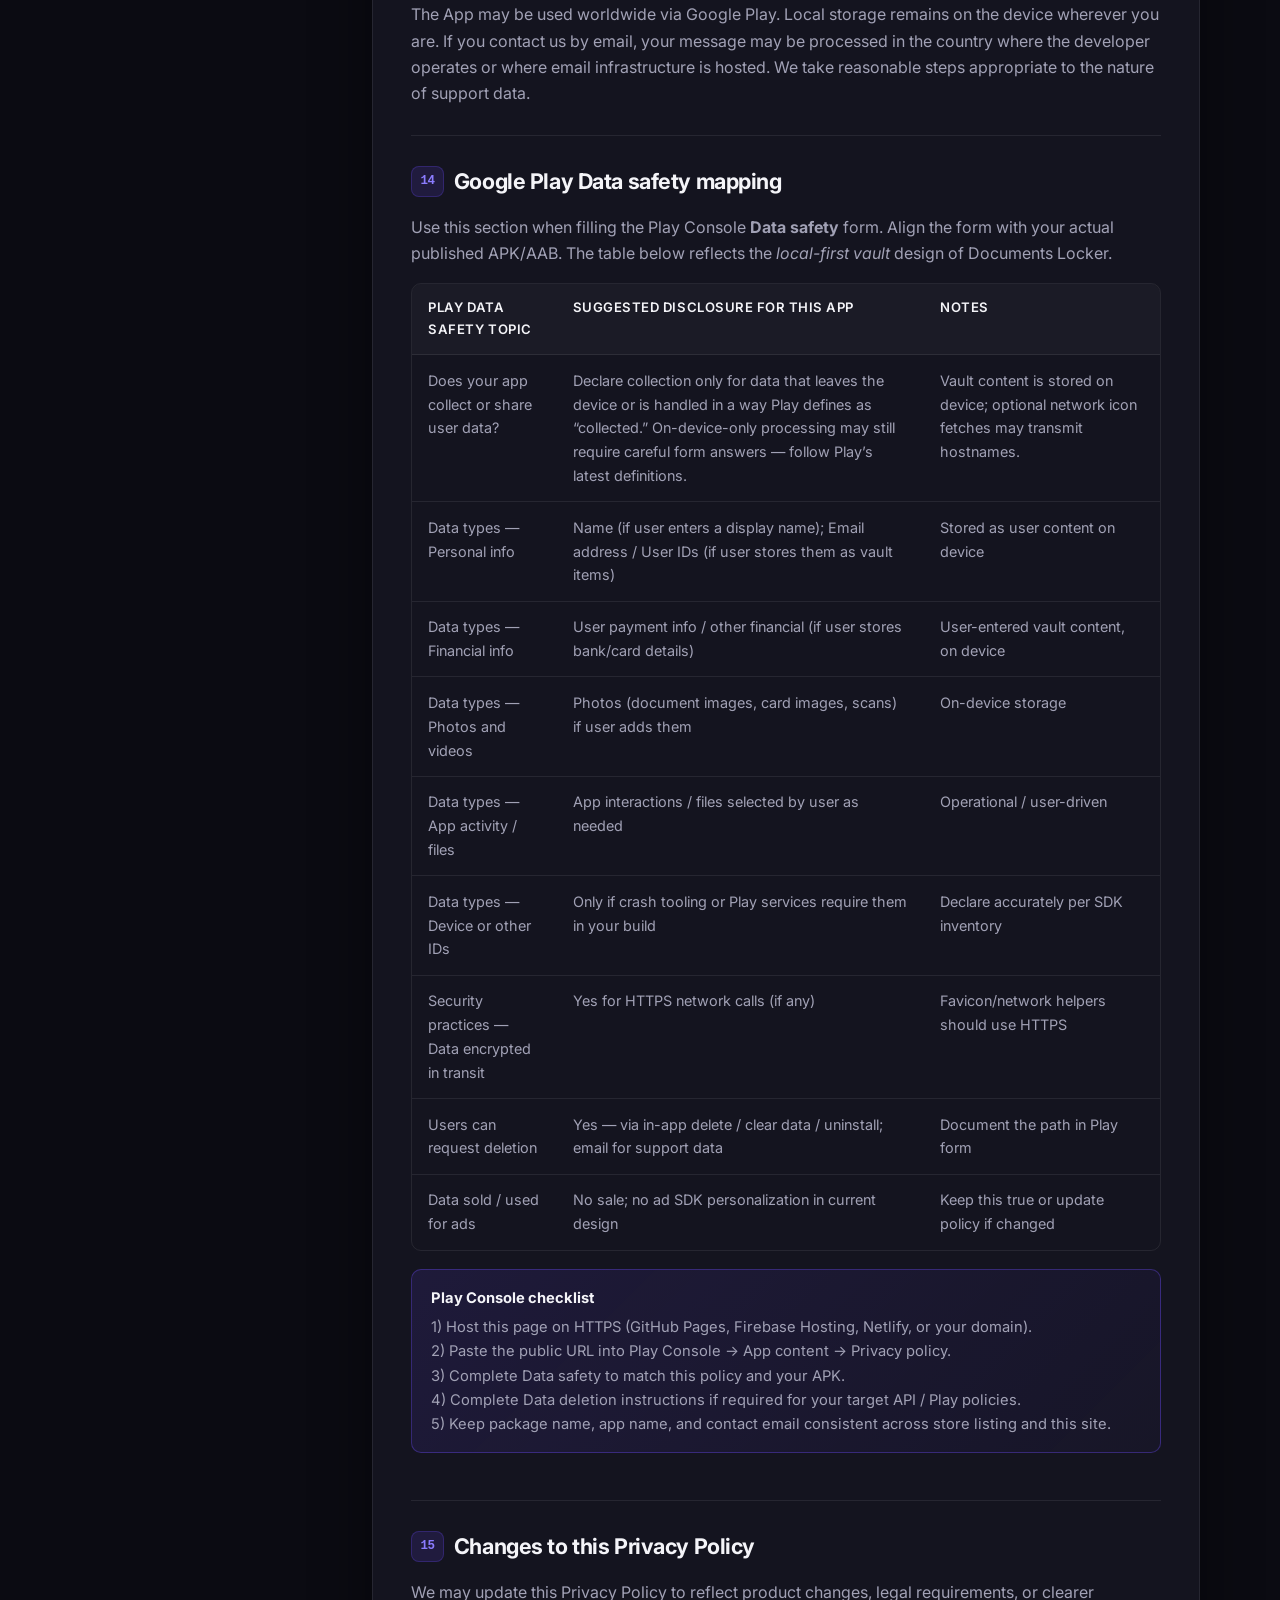
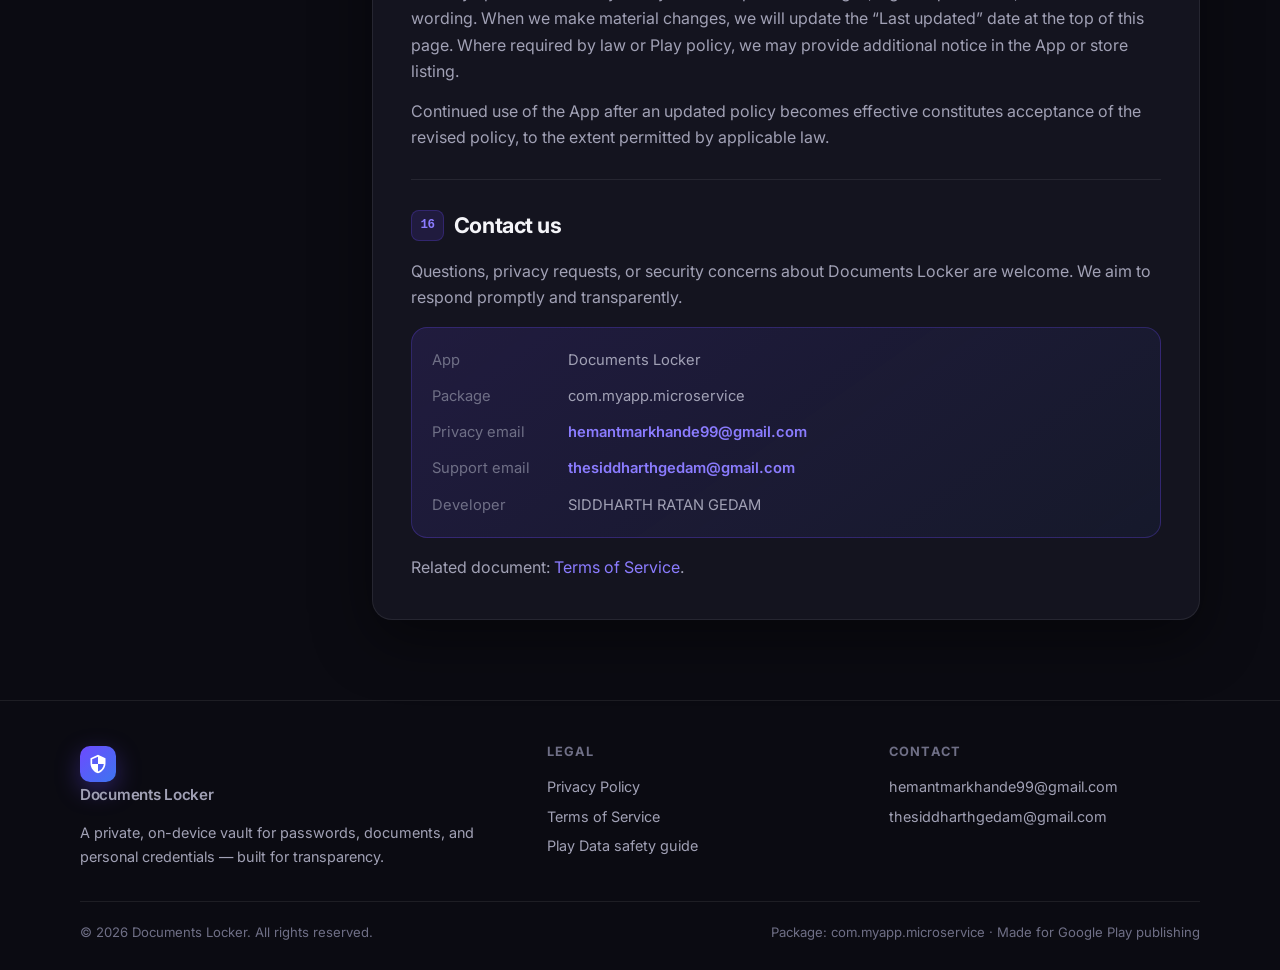
==== commit 8fa885bd: "Add files via upload" ====
--- a/index.html
+++ b/index.html
@@ -5,9 +5,9 @@
   <meta charset="UTF-8" />
   <meta name="viewport" content="width=device-width, initial-scale=1.0" />
   <meta name="description"
-    content="Privacy Policy for Document Locker — how we collect, store, use, and protect your data. Written for Google Play transparency." />
+    content="Privacy Policy for Documents Locker — how we collect, store, use, and protect your data. Written for Google Play transparency." />
   <meta name="theme-color" content="#0b0b12" />
-  <title>Privacy Policy — Document Locker</title>
+  <title>Privacy Policy — Documents Locker</title>
   <link rel="preconnect" href="https://fonts.googleapis.com" />
   <link rel="preconnect" href="https://fonts.gstatic.com" crossorigin />
   <link href="https://fonts.googleapis.com/css2?family=Inter:wght@400;500;600;700&display=swap" rel="stylesheet" />
@@ -18,14 +18,14 @@
   <!-- Navigation -->
   <header class="nav">
     <div class="nav-inner">
-      <a class="brand" href="index.html" aria-label="Document Locker home">
+      <a class="brand" href="index.html" aria-label="Documents Locker home">
         <span class="brand-mark" aria-hidden="true">
           <svg viewBox="0 0 24 24" xmlns="http://www.w3.org/2000/svg">
             <path
               d="M12 1L3 5v6c0 5.55 3.84 10.74 9 12 5.16-1.26 9-6.45 9-12V5l-9-4zm0 10.99h7c-.53 4.12-3.28 7.79-7 8.94V12H5V6.3l7-3.11v8.8z" />
           </svg>
         </span>
-        <span class="full">Document Locker</span>
+        <span class="full">Documents Locker</span>
       </a>
 
       <button class="nav-toggle" id="navToggle" aria-label="Open menu" aria-expanded="false">☰</button>
@@ -49,8 +49,8 @@
         <h1>Your vault. <em>Your device.</em> Your control.</h1>
         <p class="hero-lead">
           This Privacy Policy explains — in plain language — how
-          <strong style="color:var(--text)">Document Locker</strong>
-          (package: <code style="color:var(--accent)">com.myworkshopy.smartdocorganizer</code>)
+          <strong style="color:var(--text)">Documents Locker</strong>
+          (package: <code style="color:var(--accent)">com.myapp.microservice</code>)
           handles information when you use our Android app. We designed the product so that
           sensitive credentials and documents stay primarily on your device.
         </p>
@@ -121,7 +121,7 @@
       <header>
         <h1>Privacy Policy</h1>
         <p>
-          Please read this policy carefully. By installing or using Document Locker
+          Please read this policy carefully. By installing or using Documents Locker
           (“App”, “we”, “us”, “our”), you acknowledge the practices described here.
           If you do not agree, please uninstall the App and stop using it.
         </p>
@@ -131,7 +131,7 @@
       <section class="policy-section" id="introduction">
         <h2><span class="num">01</span> Introduction</h2>
         <p>
-          Document Locker is a personal vault application that helps you organize sensitive
+          Documents Locker is a personal vault application that helps you organize sensitive
           information such as website credentials, email accounts, social media logins, bank
           details, card information, government document images, secure notes, and scanned documents.
         </p>
@@ -147,7 +147,7 @@
         <div class="callout important">
           <strong>Plain-language promise</strong>
           <p>
-            We design Document Locker so that the secrets you enter stay under your control on your
+            We design Documents Locker so that the secrets you enter stay under your control on your
             device. We do not operate a public social network, marketplace, or ad network built on your vault data.
           </p>
         </div>
@@ -161,11 +161,11 @@
             <tbody>
               <tr>
                 <th>App name</th>
-                <td>Document Locker</td>
+                <td>Documents Locker</td>
               </tr>
               <tr>
                 <th>Android package name</th>
-                <td><code>com.myworkshopy.smartdocorganizer</code></td>
+                <td><code>com.myapp.microservice</code></td>
               </tr>
               <tr>
                 <th>Developer / publisher</th>
@@ -217,7 +217,7 @@
         <div class="callout success">
           <strong>What we are not</strong>
           <p>
-            Document Locker is not a cloud password-sync service, not a social app, and not a
+            Documents Locker is not a cloud password-sync service, not a social app, and not a
             marketing analytics product. Its purpose is local organization and protection of your personal vault.
           </p>
         </div>
@@ -402,7 +402,7 @@
 
         <h3>6.1 Local-first architecture</h3>
         <p>
-          Smart Doc Organizer uses on-device storage technologies common to Android apps, including:
+          Documents Locker uses on-device storage technologies common to Android apps, including:
         </p>
         <ul>
           <li><strong>Room / SQLite database</strong> inside the App’s private storage for structured vault items</li>
@@ -460,7 +460,7 @@
         <h2><span class="num">07</span> Android permissions explained</h2>
         <p>
           Android requires apps to declare permissions. Below is a transparent explanation of permissions
-          relevant to Smart Doc Organizer and why they exist. Exact permission prompts can vary by Android version.
+          relevant to Documents Locker and why they exist. Exact permission prompts can vary by Android version.
         </p>
         <div class="table-wrap">
           <table>
@@ -510,7 +510,7 @@
       <section class="policy-section" id="biometrics">
         <h2><span class="num">08</span> Biometrics in depth</h2>
         <p>
-          When you enable biometric unlock, Smart Doc Organizer uses Android’s official biometric prompt
+          When you enable biometric unlock, Documents Locker uses Android’s official biometric prompt
           (fingerprint, face, or other modalities supported by your device and OS settings).
         </p>
         <h3>What we receive</h3>
@@ -564,7 +564,7 @@
 
         <h3>9.4 No advertising SDKs</h3>
         <p>
-          We do not integrate third-party ad networks (such as banner/interstitial ad SDKs) into Smart Doc Organizer
+          We do not integrate third-party ad networks (such as banner/interstitial ad SDKs) into Documents Locker
           for the purpose of showing ads or building ad profiles.
         </p>
 
@@ -583,7 +583,7 @@
       <section class="policy-section" id="children">
         <h2><span class="num">10</span> Children’s privacy</h2>
         <p>
-          Smart Doc Organizer is not directed to children under 13 (or under 16 where applicable law
+          Documents Locker is not directed to children under 13 (or under 16 where applicable law
           sets a higher digital consent age). We do not knowingly collect personal information from children.
         </p>
         <p>
@@ -610,7 +610,7 @@
         <ul>
           <li><strong>Delete individual items</strong> using in-app delete actions for that category (email, notes,
             docs, etc.).</li>
-          <li><strong>Clear app data</strong> via Android Settings → Apps → Smart Doc Organizer → Storage → Clear data
+          <li><strong>Clear app data</strong> via Android Settings → Apps → Documents Locker → Storage → Clear data
             (removes local database and preferences).</li>
           <li><strong>Uninstall</strong> the App, which removes app-private storage under normal Android behavior.</li>
         </ul>
@@ -672,7 +672,7 @@
         <p>
           Use this section when filling the Play Console <strong>Data safety</strong> form.
           Align the form with your actual published APK/AAB. The table below reflects the
-          <em>local-first vault</em> design of Smart Doc Organizer.
+          <em>local-first vault</em> design of Documents Locker.
         </p>
         <div class="table-wrap">
           <table>
@@ -766,12 +766,12 @@
       <section class="policy-section" id="contact">
         <h2><span class="num">16</span> Contact us</h2>
         <p>
-          Questions, privacy requests, or security concerns about Document Locker are welcome.
+          Questions, privacy requests, or security concerns about Documents Locker are welcome.
           We aim to respond promptly and transparently.
         </p>
         <div class="contact-card">
-          <div class="contact-row"><span>App</span> Document Locker</div>
-          <div class="contact-row"><span>Package</span> com.myworkshopy.smartdocorganizer</div>
+          <div class="contact-row"><span>App</span> Documents Locker</div>
+          <div class="contact-row"><span>Package</span> com.myapp.microservice</div>
           <div class="contact-row"><span>Privacy email</span> <a
               href="mailto:hemantmarkhande99@gmail.com">hemantmarkhande99@gmail.com</a></div>
           <div class="contact-row"><span>Support email</span> <a
@@ -797,7 +797,7 @@
                   d="M12 1L3 5v6c0 5.55 3.84 10.74 9 12 5.16-1.26 9-6.45 9-12V5l-9-4zm0 10.99h7c-.53 4.12-3.28 7.79-7 8.94V12H5V6.3l7-3.11v8.8z" />
               </svg>
             </span>
-            <span>Document Locker</span>
+            <span>Documents Locker</span>
           </a>
           <p>A private, on-device vault for passwords, documents, and personal credentials — built for transparency.</p>
         </div>
@@ -814,8 +814,8 @@
         </div>
       </div>
       <div class="footer-bottom">
-        <span>© <span id="year">2026</span> Document Locker. All rights reserved.</span>
-        <span>Package: com.myworkshopy.smartdocorganizer · Made for Google Play publishing</span>
+        <span>© <span id="year">2026</span> Documents Locker. All rights reserved.</span>
+        <span>Package: com.myapp.microservice · Made for Google Play publishing</span>
       </div>
     </div>
   </footer>
@@ -824,4 +824,4 @@
   <script src="script.js"></script>
 </body>
 
-</html>
+</html>
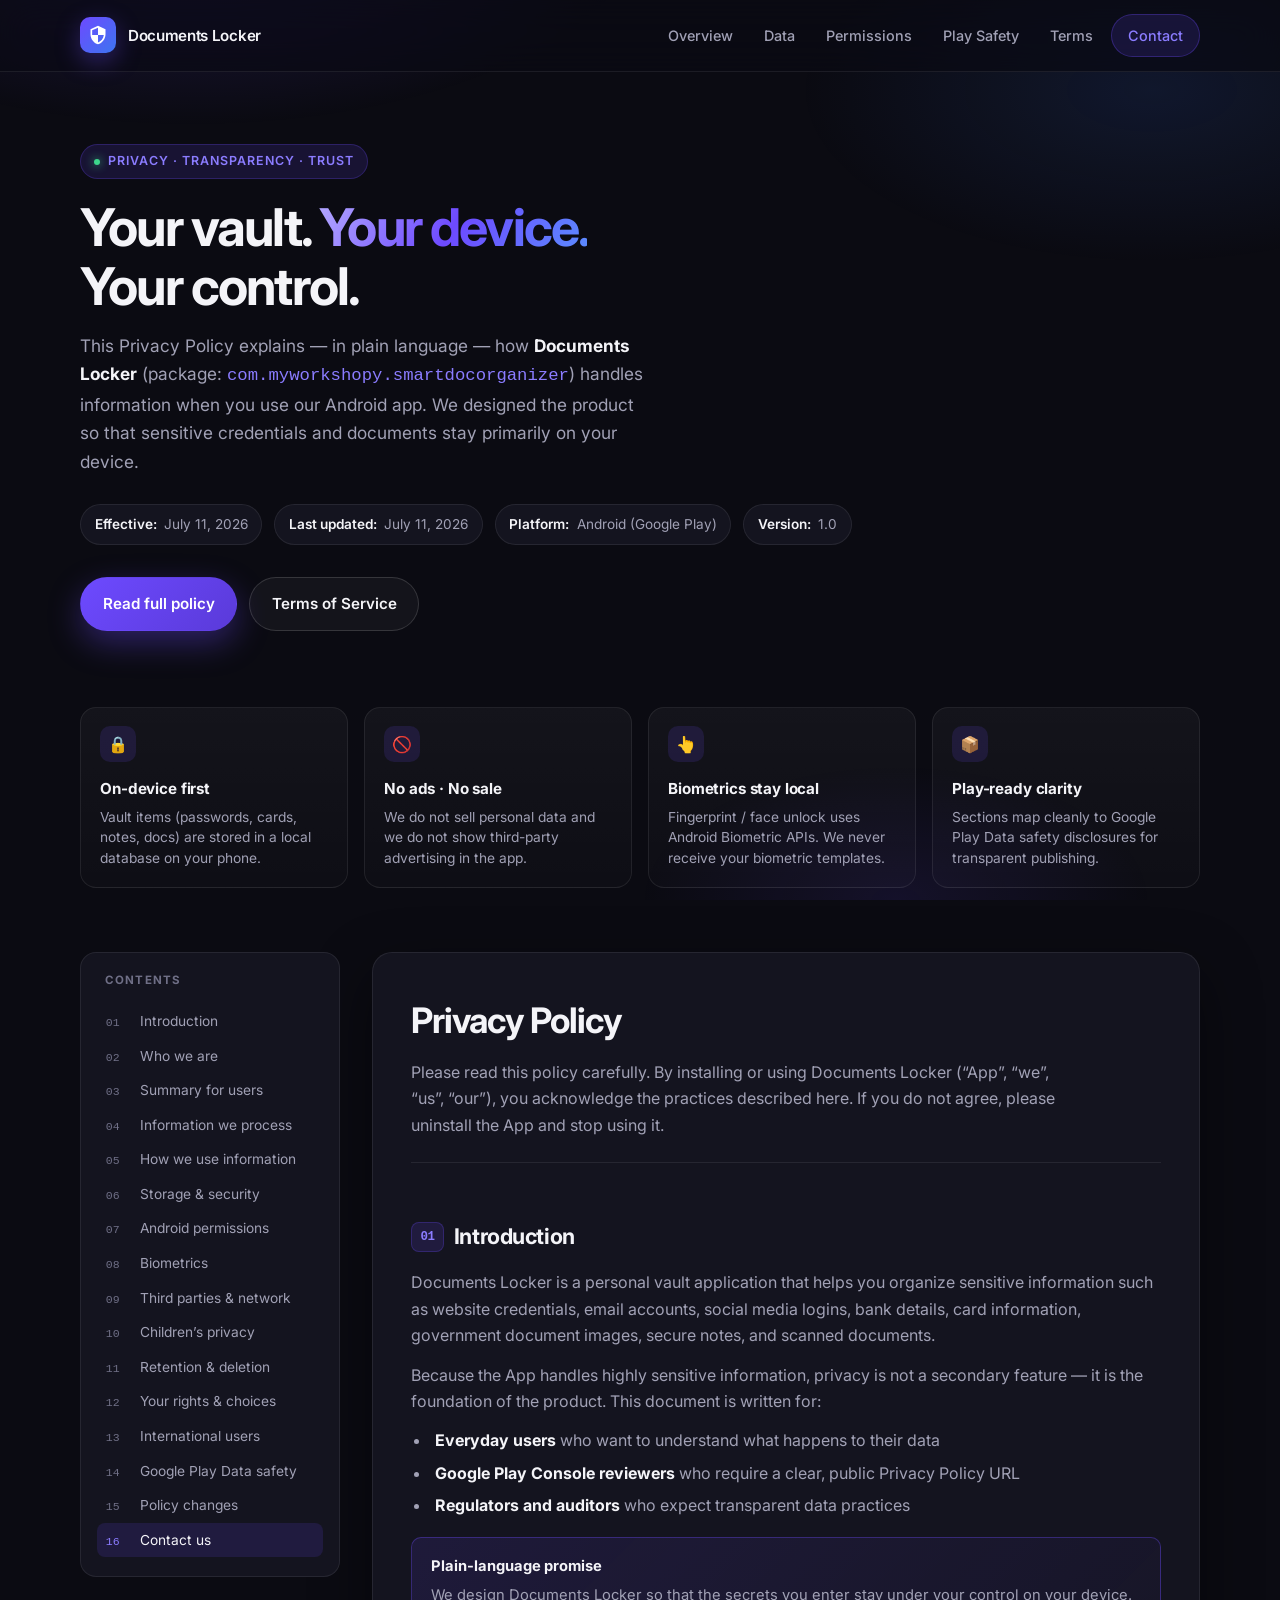
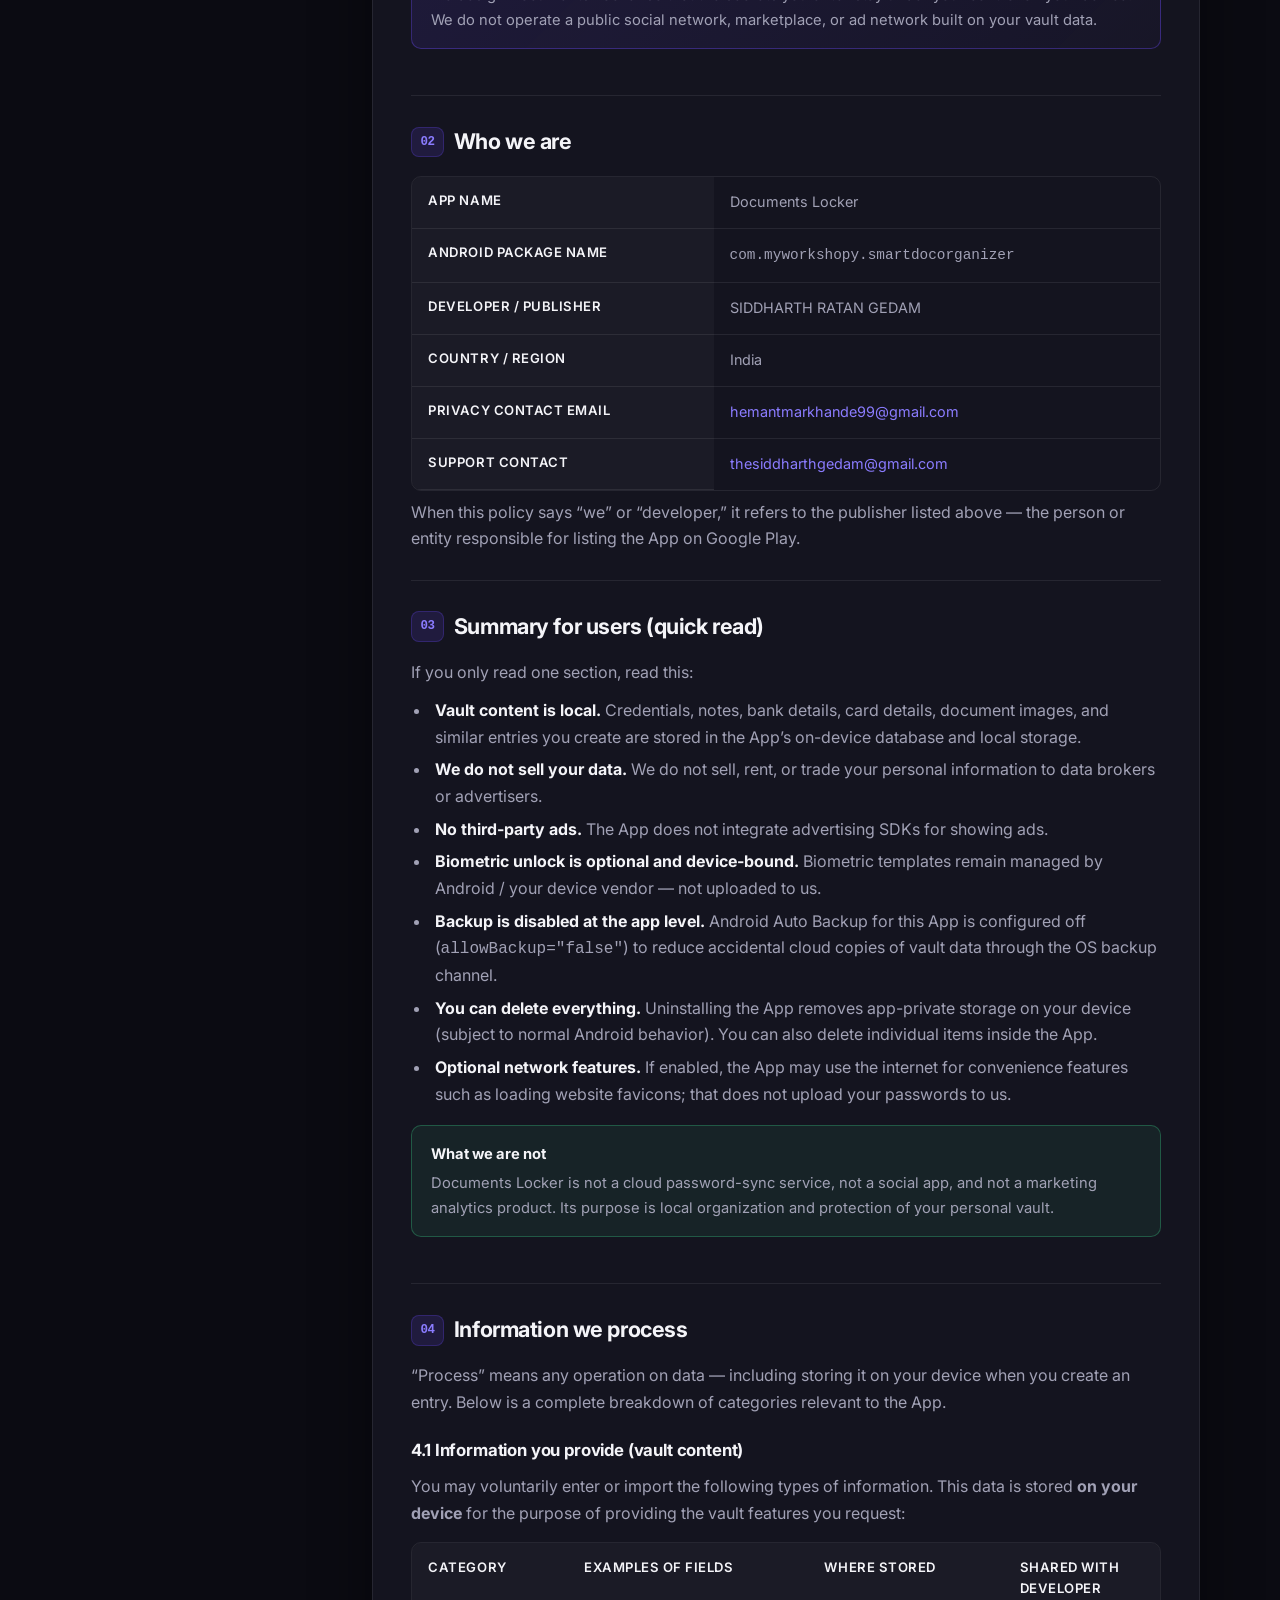
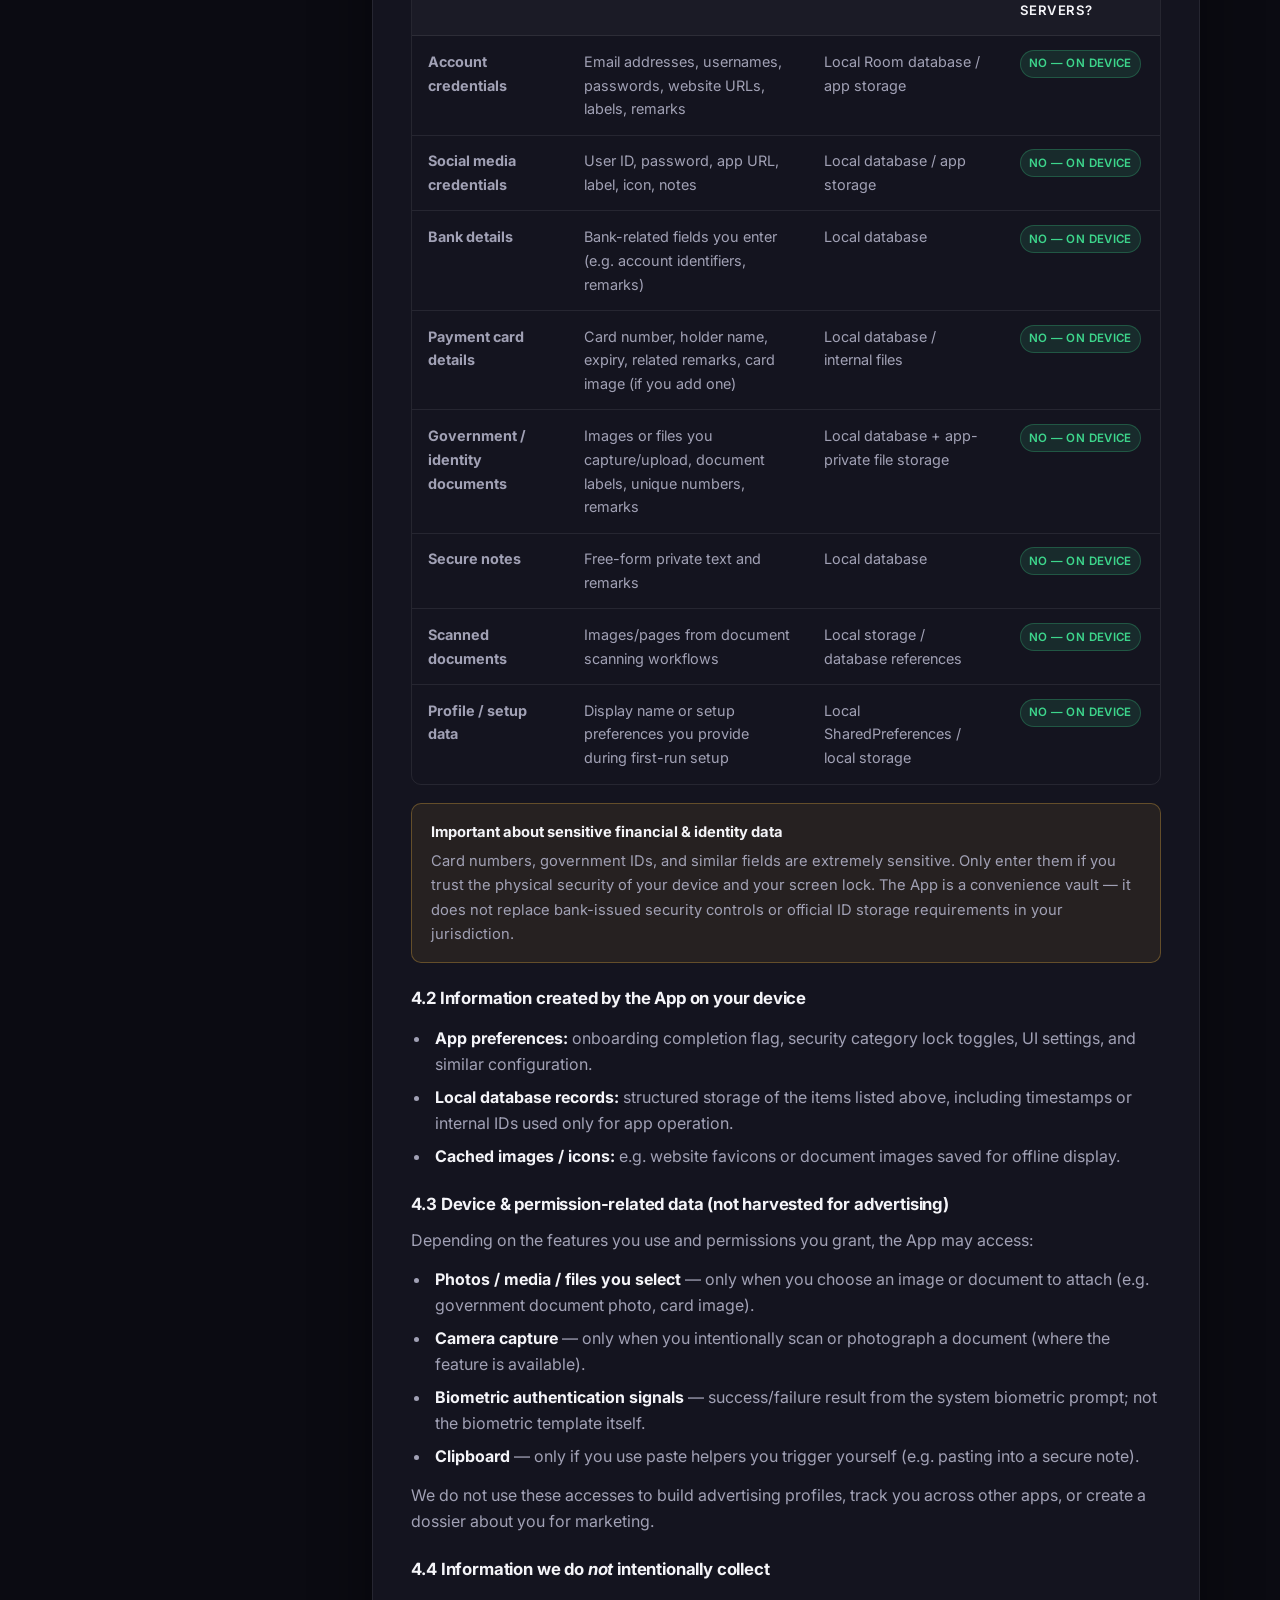
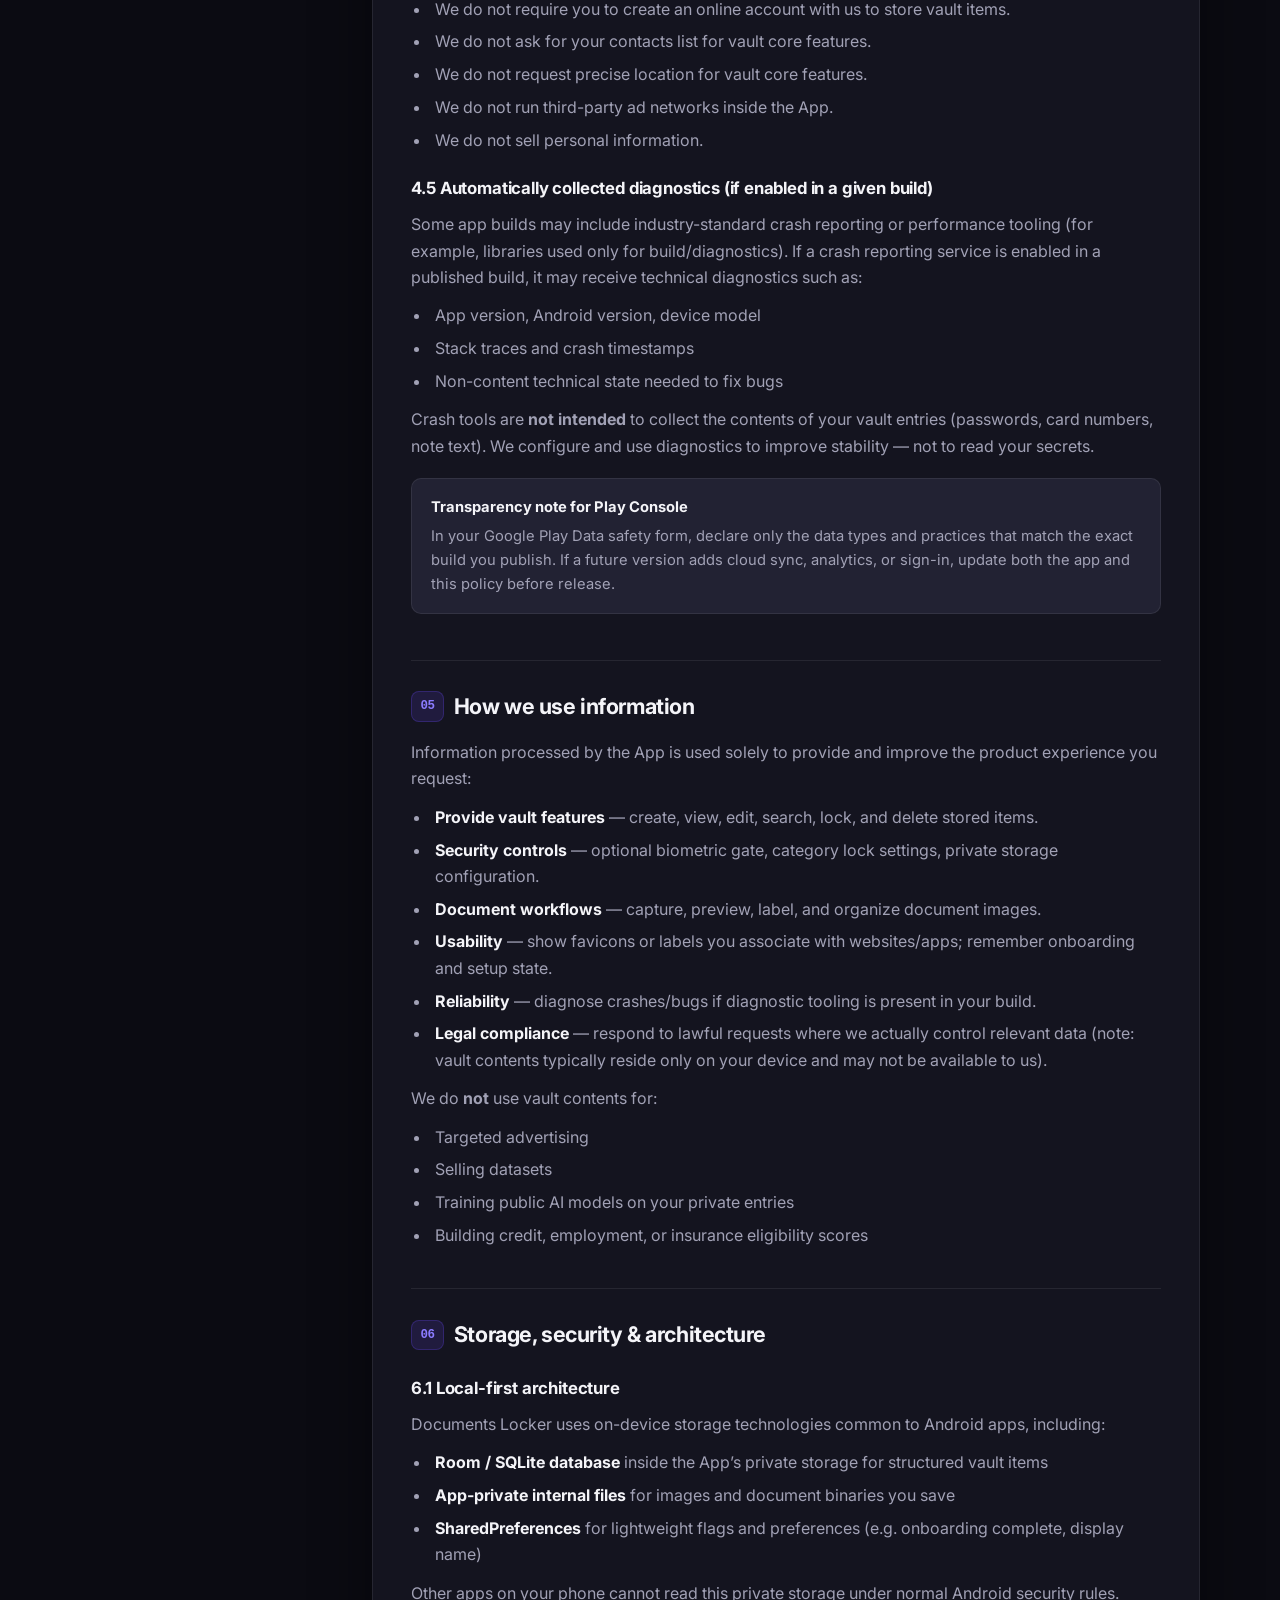
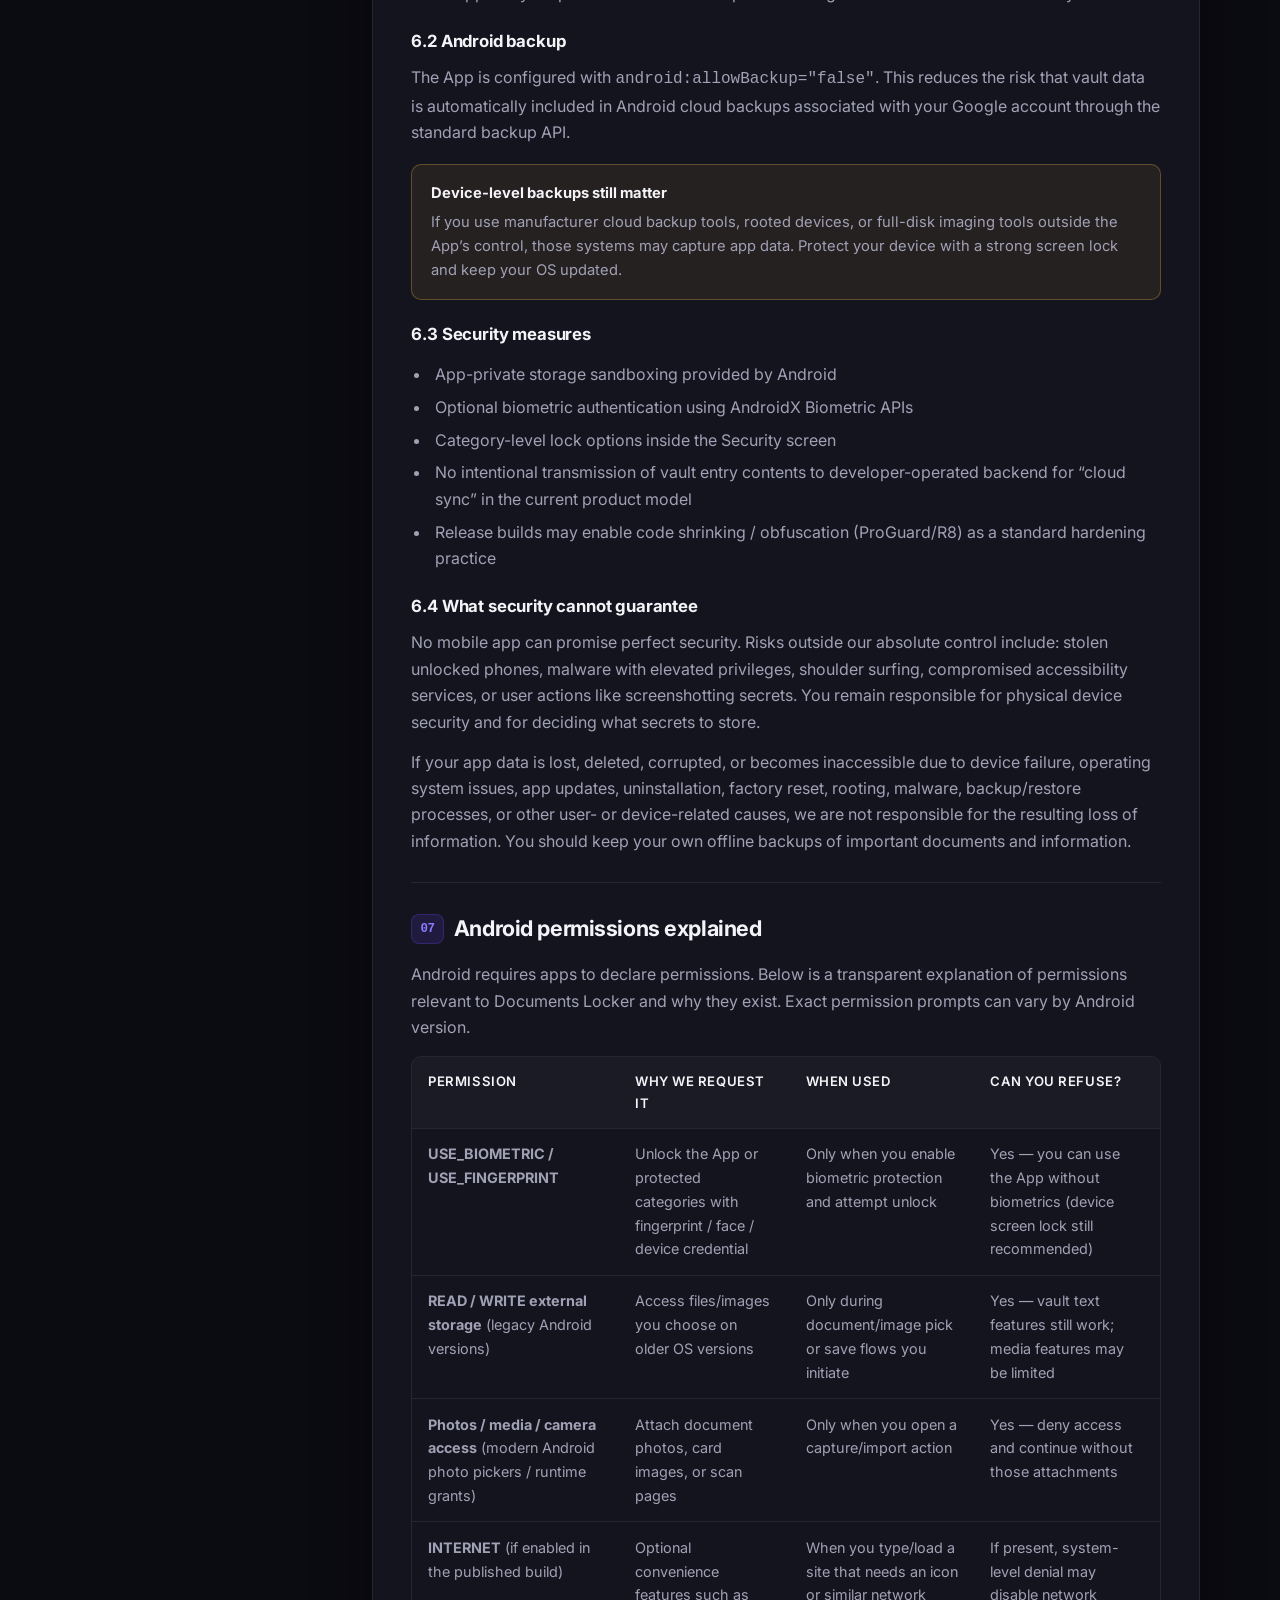
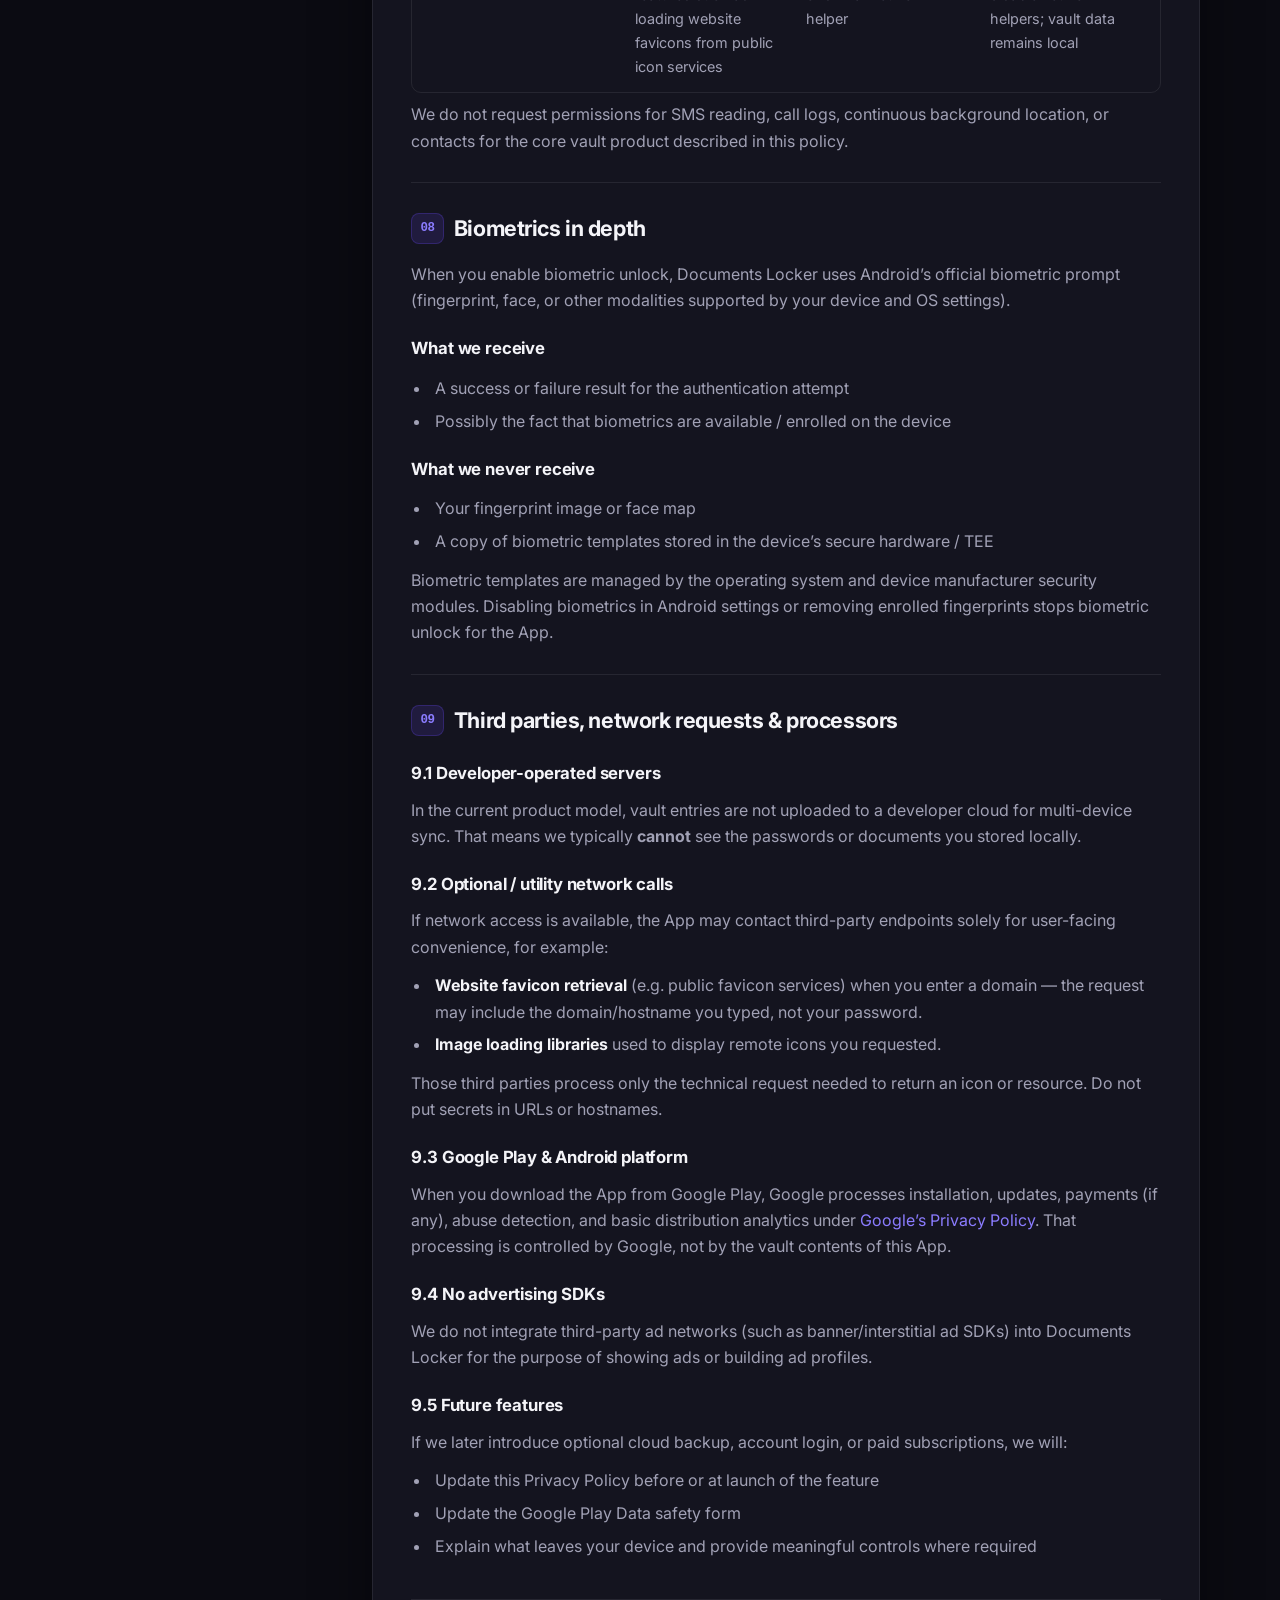
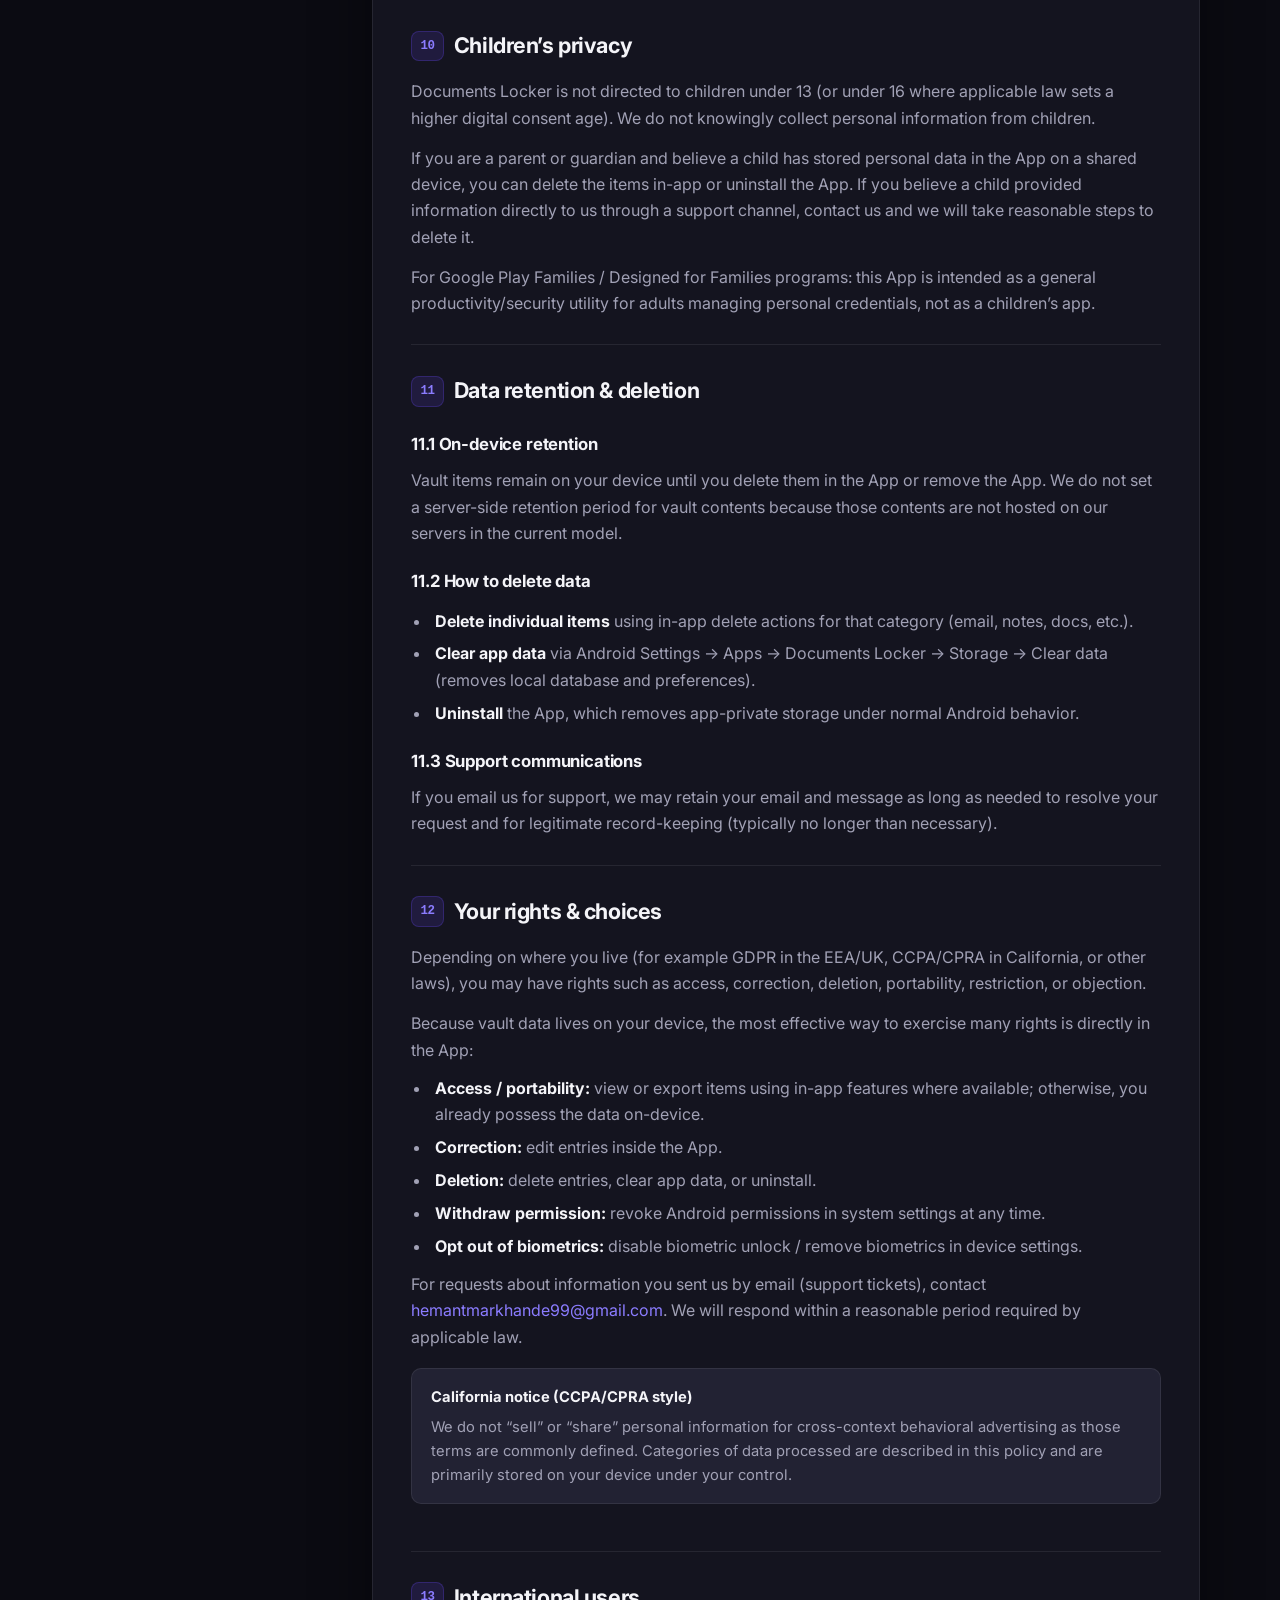
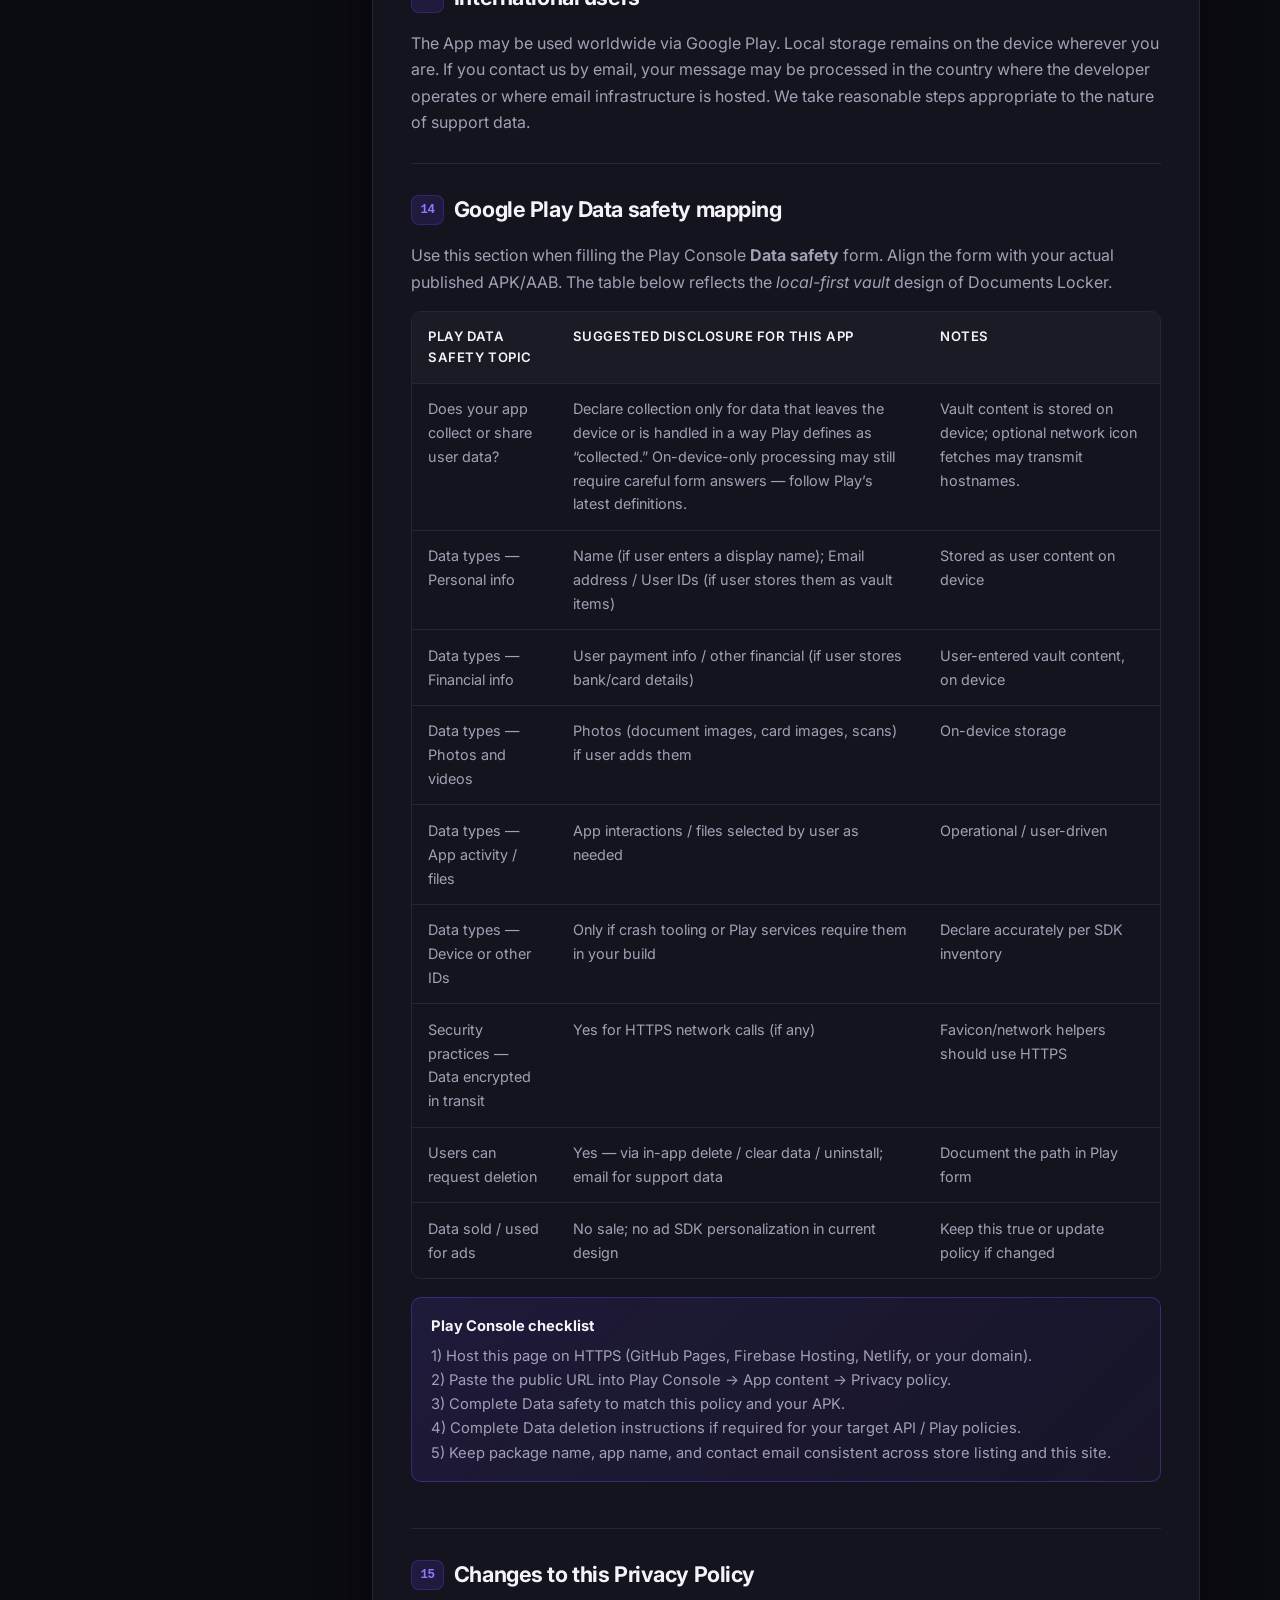
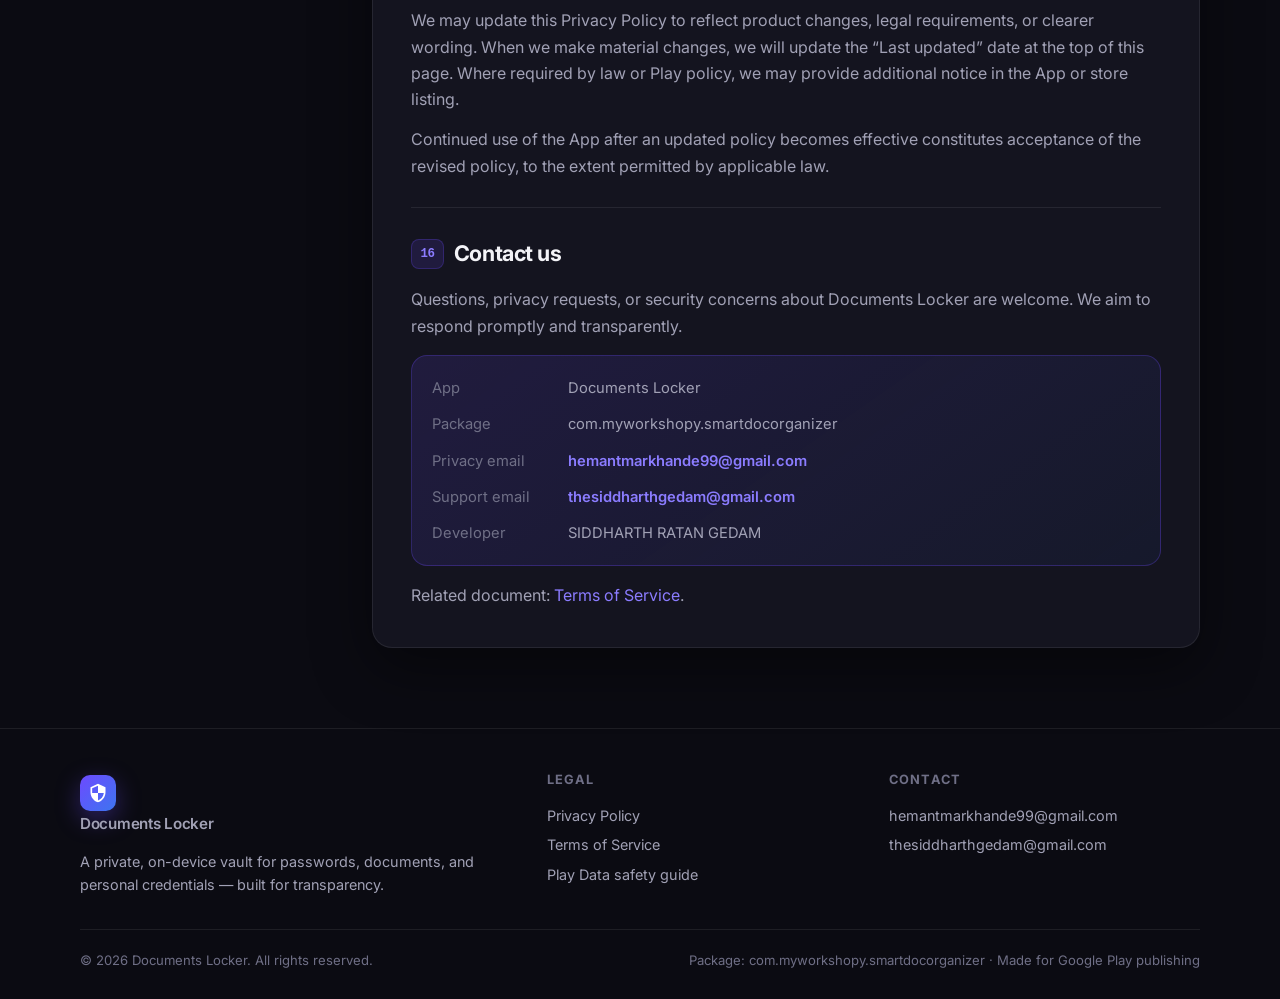
==== commit cd8cef45: "Add files via upload" ====
--- a/index.html
+++ b/index.html
@@ -50,7 +50,7 @@
         <p class="hero-lead">
           This Privacy Policy explains — in plain language — how
           <strong style="color:var(--text)">Documents Locker</strong>
-          (package: <code style="color:var(--accent)">com.myapp.microservice</code>)
+          (package: <code style="color:var(--accent)">com.myworkshopy.smartdocorganizer</code>)
           handles information when you use our Android app. We designed the product so that
           sensitive credentials and documents stay primarily on your device.
         </p>
@@ -165,7 +165,7 @@
               </tr>
               <tr>
                 <th>Android package name</th>
-                <td><code>com.myapp.microservice</code></td>
+                <td><code>com.myworkshopy.smartdocorganizer</code></td>
               </tr>
               <tr>
                 <th>Developer / publisher</th>
@@ -771,7 +771,7 @@
         </p>
         <div class="contact-card">
           <div class="contact-row"><span>App</span> Documents Locker</div>
-          <div class="contact-row"><span>Package</span> com.myapp.microservice</div>
+          <div class="contact-row"><span>Package</span> com.myworkshopy.smartdocorganizer</div>
           <div class="contact-row"><span>Privacy email</span> <a
               href="mailto:hemantmarkhande99@gmail.com">hemantmarkhande99@gmail.com</a></div>
           <div class="contact-row"><span>Support email</span> <a
@@ -815,7 +815,7 @@
       </div>
       <div class="footer-bottom">
         <span>© <span id="year">2026</span> Documents Locker. All rights reserved.</span>
-        <span>Package: com.myapp.microservice · Made for Google Play publishing</span>
+        <span>Package: com.myworkshopy.smartdocorganizer · Made for Google Play publishing</span>
       </div>
     </div>
   </footer>
